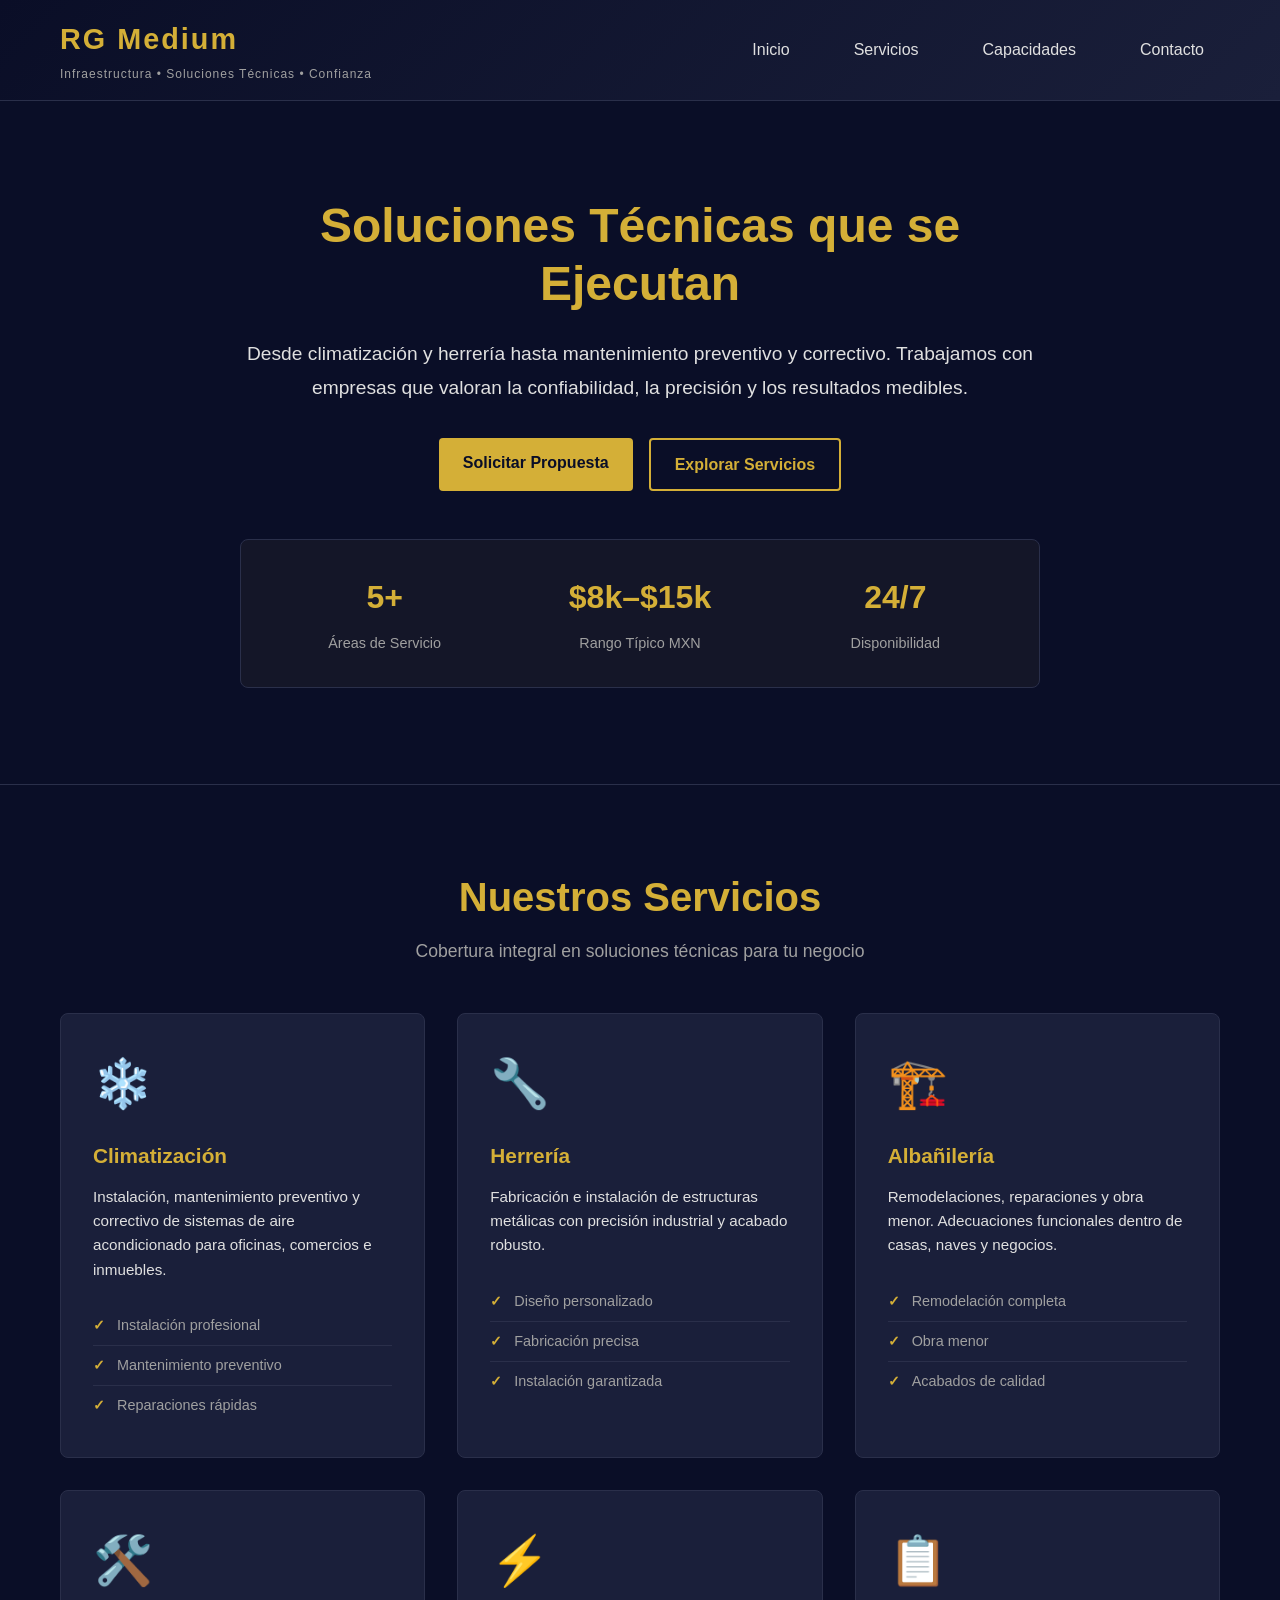
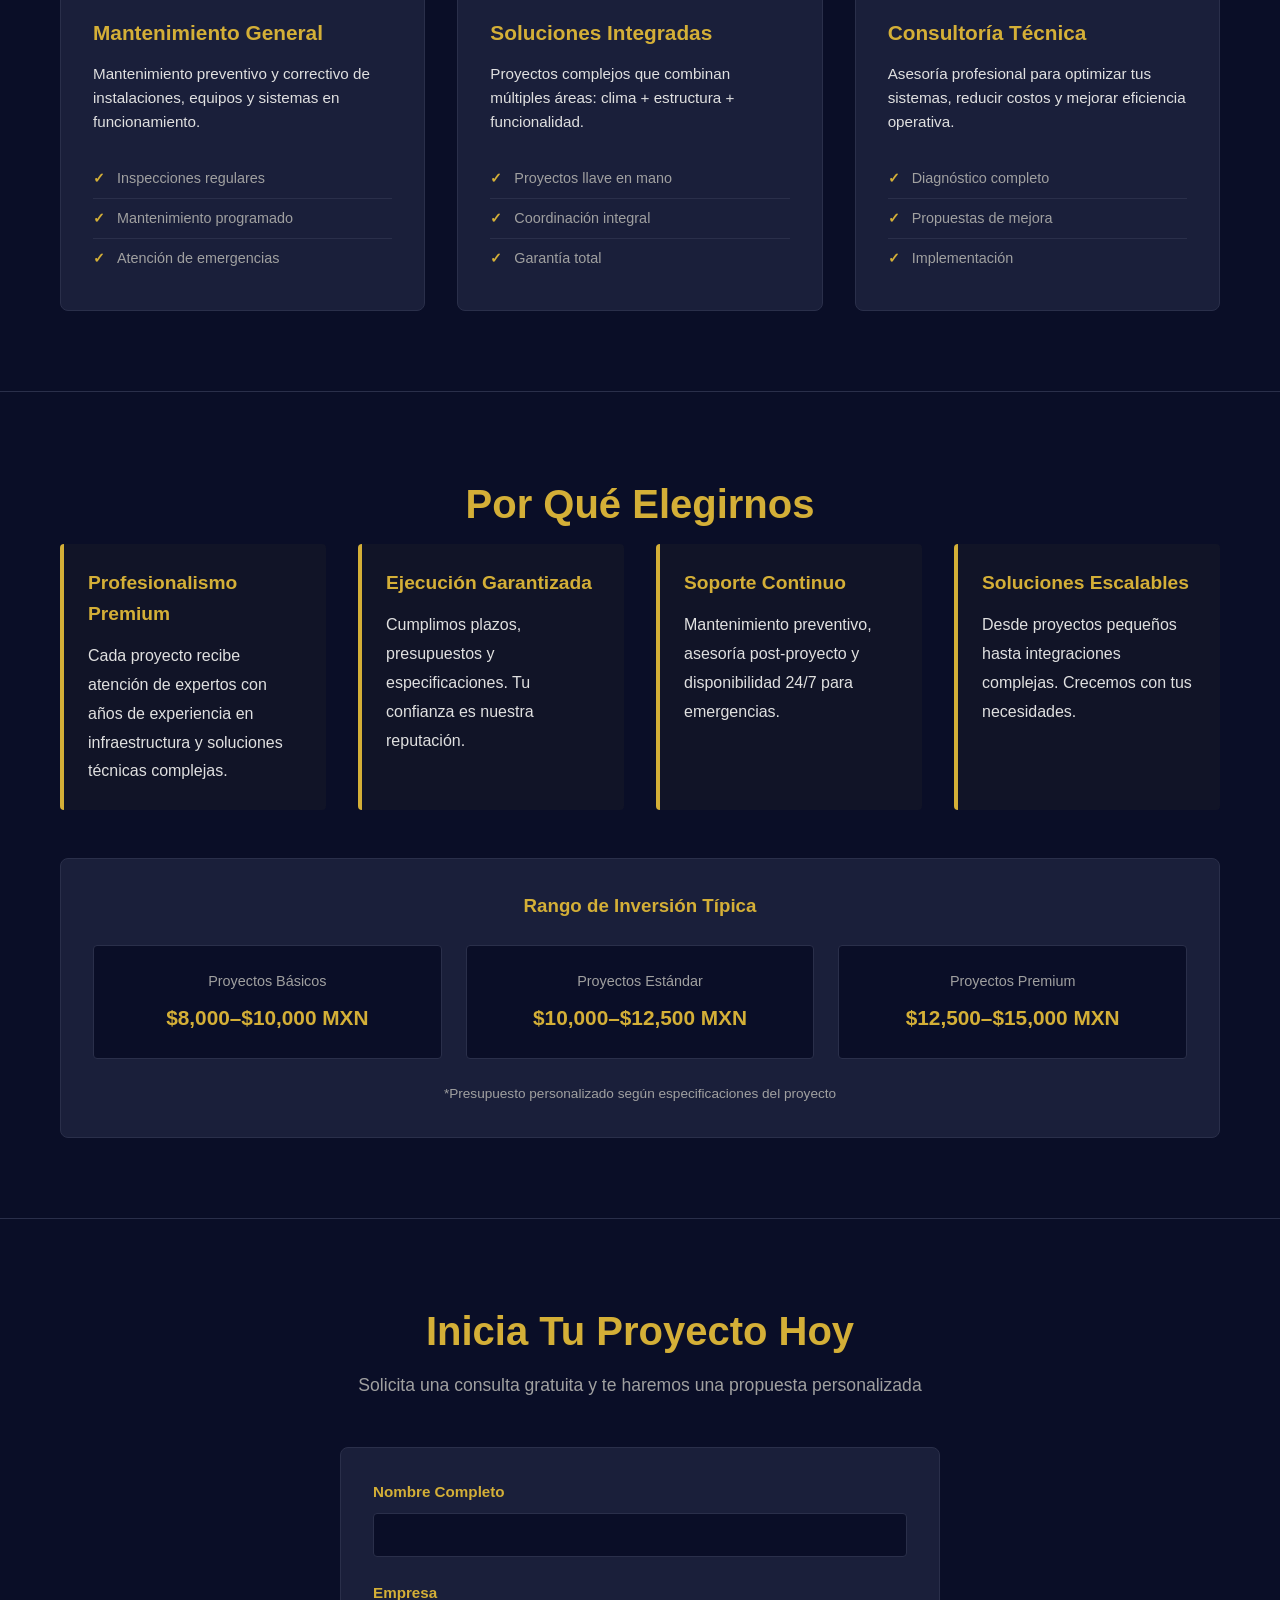
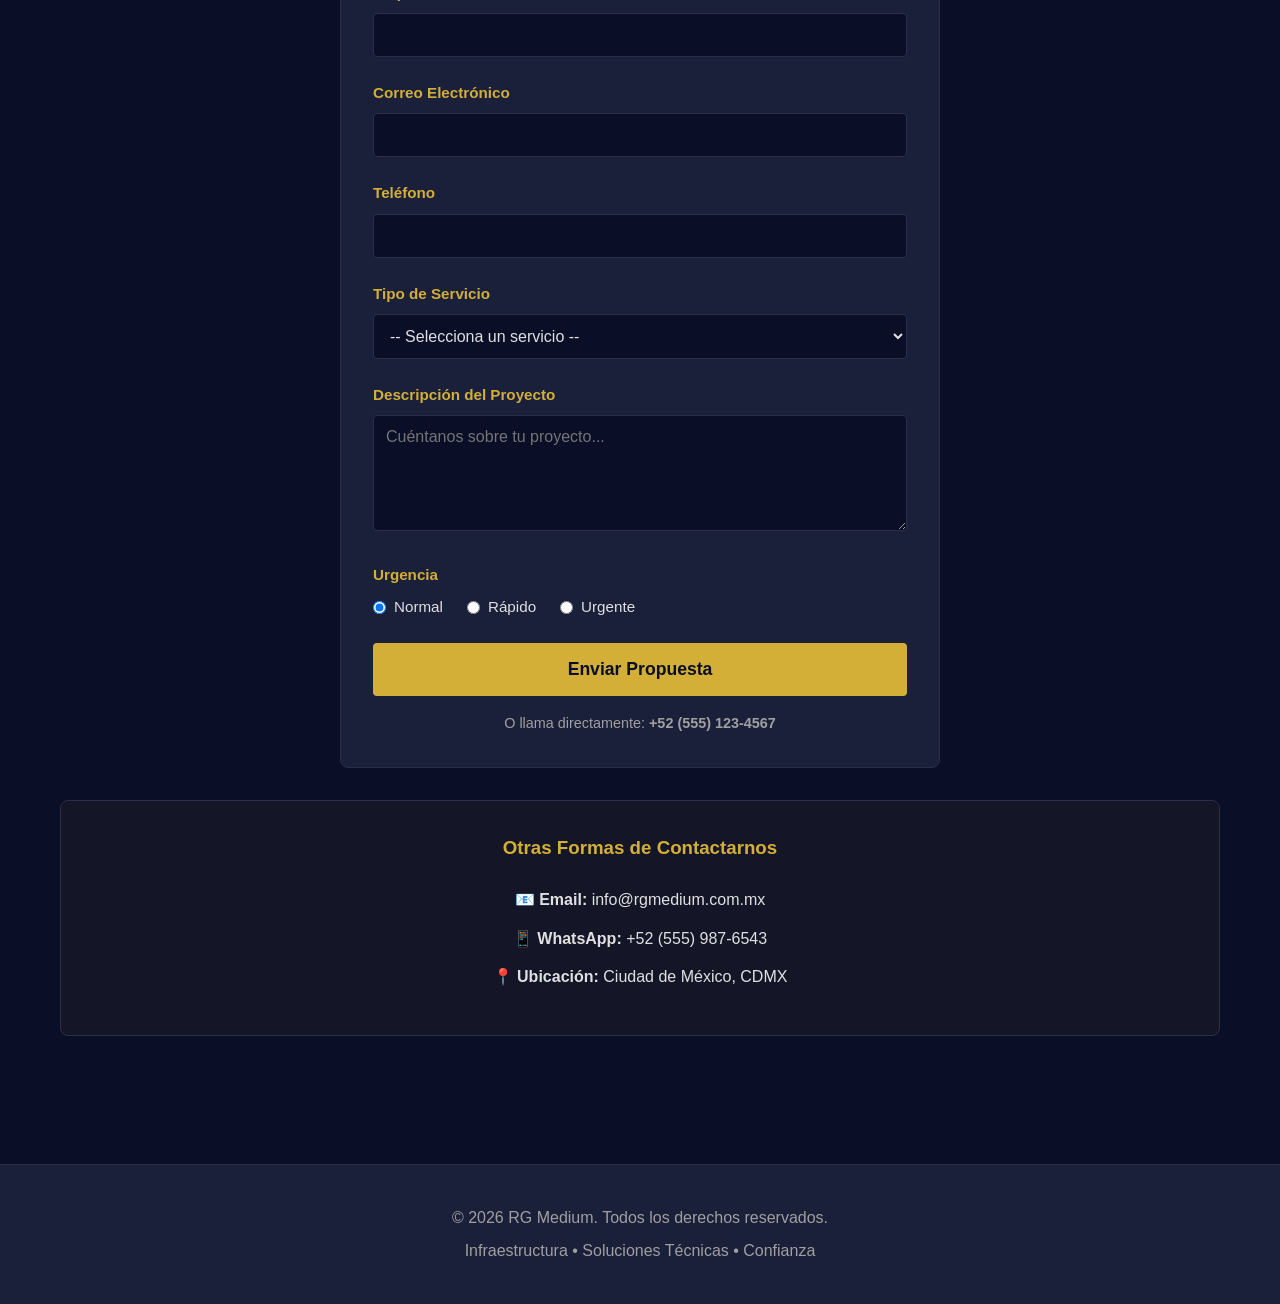
==== index.html @ cd831e93 "." ====
<!DOCTYPE html>
<html lang="es">
<head>
  <meta charset="UTF-8">
  <meta name="viewport" content="width=device-width, initial-scale=1.0">
  <title>RG Medium | Infraestructura y Soluciones Técnicas</title>
  <meta name="description" content="RG Medium: Soluciones profesionales en infraestructura, climatización, herrería y mantenimiento técnico. Calidad, confianza y ejecución garantizada.">
  <link rel="stylesheet" href="styles.css">
</head>
<body>

<!-- HEADER -->
<header class="header">
  <div class="container">
    <div class="header-content">
      <div class="logo">
        <h1>RG Medium</h1>
        <p class="tagline">Infraestructura • Soluciones Técnicas • Confianza</p>
      </div>
      <nav class="nav">
        <a href="#inicio" class="nav-link active">Inicio</a>
        <a href="#servicios" class="nav-link">Servicios</a>
        <a href="#capacidades" class="nav-link">Capacidades</a>
        <a href="#contacto" class="nav-link">Contacto</a>
      </nav>
    </div>
  </div>
</header>

<!-- HERO -->
<section class="hero" id="inicio">
  <div class="container">
    <div class="hero-content">
      <h2 class="hero-title">Soluciones Técnicas que se Ejecutan</h2>
      <p class="hero-copy">
        Desde climatización y herrería hasta mantenimiento preventivo y correctivo. 
        Trabajamos con empresas que valoran la confiabilidad, la precisión y los resultados medibles.
      </p>
      <div class="hero-buttons">
        <a href="#contacto" class="btn btn-primary">Solicitar Propuesta</a>
        <a href="#servicios" class="btn btn-secondary">Explorar Servicios</a>
      </div>
      <div class="hero-stats">
        <div class="stat">
          <span class="stat-number">5+</span>
          <span class="stat-label">Áreas de Servicio</span>
        </div>
        <div class="stat">
          <span class="stat-number">$8k–$15k</span>
          <span class="stat-label">Rango Típico MXN</span>
        </div>
        <div class="stat">
          <span class="stat-number">24/7</span>
          <span class="stat-label">Disponibilidad</span>
        </div>
      </div>
    </div>
  </div>
</section>

<!-- SERVICIOS -->
<section class="servicios" id="servicios">
  <div class="container">
    <h2 class="section-title">Nuestros Servicios</h2>
    <p class="section-subtitle">Cobertura integral en soluciones técnicas para tu negocio</p>
    
    <div class="services-grid">
      <div class="service-card">
        <div class="service-icon">❄️</div>
        <h3>Climatización</h3>
        <p>Instalación, mantenimiento preventivo y correctivo de sistemas de aire acondicionado para oficinas, comercios e inmuebles.</p>
        <ul class="service-list">
          <li>Instalación profesional</li>
          <li>Mantenimiento preventivo</li>
          <li>Reparaciones rápidas</li>
        </ul>
      </div>

      <div class="service-card">
        <div class="service-icon">🔧</div>
        <h3>Herrería</h3>
        <p>Fabricación e instalación de estructuras metálicas con precisión industrial y acabado robusto.</p>
        <ul class="service-list">
          <li>Diseño personalizado</li>
          <li>Fabricación precisa</li>
          <li>Instalación garantizada</li>
        </ul>
      </div>

      <div class="service-card">
        <div class="service-icon">🏗️</div>
        <h3>Albañilería</h3>
        <p>Remodelaciones, reparaciones y obra menor. Adecuaciones funcionales dentro de casas, naves y negocios.</p>
        <ul class="service-list">
          <li>Remodelación completa</li>
          <li>Obra menor</li>
          <li>Acabados de calidad</li>
        </ul>
      </div>

      <div class="service-card">
        <div class="service-icon">🛠️</div>
        <h3>Mantenimiento General</h3>
        <p>Mantenimiento preventivo y correctivo de instalaciones, equipos y sistemas en funcionamiento.</p>
        <ul class="service-list">
          <li>Inspecciones regulares</li>
          <li>Mantenimiento programado</li>
          <li>Atención de emergencias</li>
        </ul>
      </div>

      <div class="service-card">
        <div class="service-icon">⚡</div>
        <h3>Soluciones Integradas</h3>
        <p>Proyectos complejos que combinan múltiples áreas: clima + estructura + funcionalidad.</p>
        <ul class="service-list">
          <li>Proyectos llave en mano</li>
          <li>Coordinación integral</li>
          <li>Garantía total</li>
        </ul>
      </div>

      <div class="service-card">
        <div class="service-icon">📋</div>
        <h3>Consultoría Técnica</h3>
        <p>Asesoría profesional para optimizar tus sistemas, reducir costos y mejorar eficiencia operativa.</p>
        <ul class="service-list">
          <li>Diagnóstico completo</li>
          <li>Propuestas de mejora</li>
          <li>Implementación</li>
        </ul>
      </div>
    </div>
  </div>
</section>

<!-- CAPACIDADES -->
<section class="capacidades" id="capacidades">
  <div class="container">
    <h2 class="section-title">Por Qué Elegirnos</h2>
    
    <div class="capacidades-grid">
      <div class="capacidad-item">
        <h3>Profesionalismo Premium</h3>
        <p>Cada proyecto recibe atención de expertos con años de experiencia en infraestructura y soluciones técnicas complejas.</p>
      </div>
      <div class="capacidad-item">
        <h3>Ejecución Garantizada</h3>
        <p>Cumplimos plazos, presupuestos y especificaciones. Tu confianza es nuestra reputación.</p>
      </div>
      <div class="capacidad-item">
        <h3>Soporte Continuo</h3>
        <p>Mantenimiento preventivo, asesoría post-proyecto y disponibilidad 24/7 para emergencias.</p>
      </div>
      <div class="capacidad-item">
        <h3>Soluciones Escalables</h3>
        <p>Desde proyectos pequeños hasta integraciones complejas. Crecemos con tus necesidades.</p>
      </div>
    </div>

    <div class="pricing-preview">
      <h3>Rango de Inversión Típica</h3>
      <div class="price-range">
        <div class="price-card">
          <p class="price-label">Proyectos Básicos</p>
          <p class="price-value">$8,000–$10,000 MXN</p>
        </div>
        <div class="price-card">
          <p class="price-label">Proyectos Estándar</p>
          <p class="price-value">$10,000–$12,500 MXN</p>
        </div>
        <div class="price-card">
          <p class="price-label">Proyectos Premium</p>
          <p class="price-value">$12,500–$15,000 MXN</p>
        </div>
      </div>
      <p class="pricing-note">*Presupuesto personalizado según especificaciones del proyecto</p>
    </div>
  </div>
</section>

<!-- CONTACTO -->
<section class="contacto" id="contacto">
  <div class="container">
    <h2 class="section-title">Inicia Tu Proyecto Hoy</h2>
    <p class="section-subtitle">Solicita una consulta gratuita y te haremos una propuesta personalizada</p>

    <form class="contact-form" id="contactForm">
      <div class="form-group">
        <label for="nombre">Nombre Completo</label>
        <input type="text" id="nombre" name="nombre" required>
      </div>

      <div class="form-group">
        <label for="empresa">Empresa</label>
        <input type="text" id="empresa" name="empresa">
      </div>

      <div class="form-group">
        <label for="email">Correo Electrónico</label>
        <input type="email" id="email" name="email" required>
      </div>

      <div class="form-group">
        <label for="telefono">Teléfono</label>
        <input type="tel" id="telefono" name="telefono">
      </div>

      <div class="form-group">
        <label for="servicio">Tipo de Servicio</label>
        <select id="servicio" name="servicio" required>
          <option value="">-- Selecciona un servicio --</option>
          <option value="climatizacion">Climatización</option>
          <option value="herreria">Herrería</option>
          <option value="albanileria">Albañilería</option>
          <option value="mantenimiento">Mantenimiento General</option>
          <option value="integrado">Solución Integrada</option>
          <option value="consultoria">Consultoría Técnica</option>
        </select>
      </div>

      <div class="form-group">
        <label for="descripcion">Descripción del Proyecto</label>
        <textarea id="descripcion" name="descripcion" rows="5" placeholder="Cuéntanos sobre tu proyecto..."></textarea>
      </div>

      <div class="form-group">
        <label for="urgencia">Urgencia</label>
        <div class="urgencia-options">
          <label><input type="radio" name="urgencia" value="normal" checked> Normal</label>
          <label><input type="radio" name="urgencia" value="rapido"> Rápido</label>
          <label><input type="radio" name="urgencia" value="urgente"> Urgente</label>
        </div>
      </div>

      <button type="submit" class="btn btn-primary btn-large">Enviar Propuesta</button>
      <p class="form-note">O llama directamente: <strong>+52 (555) 123-4567</strong></p>
    </form>

    <div class="contact-info">
      <h3>Otras Formas de Contactarnos</h3>
      <p>📧 <strong>Email:</strong> info@rgmedium.com.mx</p>
      <p>📱 <strong>WhatsApp:</strong> +52 (555) 987-6543</p>
      <p>📍 <strong>Ubicación:</strong> Ciudad de México, CDMX</p>
    </div>
  </div>
</section>

<!-- FOOTER -->
<footer class="footer">
  <div class="container">
    <p>&copy; <span id="year">2024</span> RG Medium. Todos los derechos reservados.</p>
    <p>Infraestructura • Soluciones Técnicas • Confianza</p>
  </div>
</footer>

<script src="script.js"></script>
</body>
</html>
---- styles.css ----
/* ==================== RESET Y VARIABLES ==================== */
* {
  margin: 0;
  padding: 0;
  box-sizing: border-box;
}

:root {
  --primary: #d4af37;
  --dark: #0a0e27;
  --dark-light: #1a1f3a;
  --text: #e0e0e0;
  --text-dim: #a0a0a0;
  --border: #2a2f4a;
  --accent: #ff6b6b;
}

html {
  scroll-behavior: smooth;
}

body {
  font-family: 'Segoe UI', Tahoma, Geneva, Verdana, sans-serif;
  background-color: var(--dark);
  color: var(--text);
  line-height: 1.6;
}

/* ==================== CONTENEDOR ==================== */
.container {
  max-width: 1200px;
  margin: 0 auto;
  padding: 0 20px;
}

/* ==================== HEADER ==================== */
.header {
  background: linear-gradient(135deg, var(--dark) 0%, var(--dark-light) 100%);
  border-bottom: 1px solid var(--border);
  position: sticky;
  top: 0;
  z-index: 100;
  backdrop-filter: blur(10px);
}

.header-content {
  display: flex;
  justify-content: space-between;
  align-items: center;
  padding: 1rem 0;
}

.logo h1 {
  font-size: 1.8rem;
  color: var(--primary);
  font-weight: 700;
  letter-spacing: 2px;
}

.logo .tagline {
  font-size: 0.75rem;
  color: var(--text-dim);
  letter-spacing: 1px;
  margin-top: 0.2rem;
}

.nav {
  display: flex;
  gap: 2rem;
}

.nav-link {
  text-decoration: none;
  color: var(--text);
  font-weight: 500;
  padding: 0.5rem 1rem;
  border-radius: 4px;
  transition: all 0.3s ease;
  position: relative;
}

.nav-link:hover,
.nav-link.active {
  color: var(--primary);
}

.nav-link.active::after {
  content: '';
  position: absolute;
  bottom: -4px;
  left: 0;
  right: 0;
  height: 2px;
  background: var(--primary);
}

@media (max-width: 768px) {
  .header-content {
    flex-direction: column;
    gap: 1rem;
  }

  .nav {
    gap: 1rem;
    font-size: 0.9rem;
  }
}

/* ==================== BOTONES ==================== */
.btn {
  display: inline-block;
  padding: 0.75rem 1.5rem;
  border-radius: 4px;
  text-decoration: none;
  font-weight: 600;
  border: none;
  cursor: pointer;
  transition: all 0.3s ease;
  font-size: 1rem;
}

.btn-primary {
  background: var(--primary);
  color: var(--dark);
}

.btn-primary:hover {
  background: #e5c158;
  transform: translateY(-2px);
  box-shadow: 0 8px 16px rgba(212, 175, 55, 0.3);
}

.btn-secondary {
  background: transparent;
  color: var(--primary);
  border: 2px solid var(--primary);
}

.btn-secondary:hover {
  background: var(--primary);
  color: var(--dark);
}

.btn-large {
  padding: 1rem 2rem;
  font-size: 1.1rem;
  width: 100%;
}

/* ==================== HERO ==================== */
.hero {
  padding: 6rem 0;
  text-align: center;
}

.hero-content {
  max-width: 800px;
  margin: 0 auto;
}

.hero-title {
  font-size: 3rem;
  margin-bottom: 1.5rem;
  color: var(--primary);
  font-weight: 700;
  line-height: 1.2;
}

.hero-copy {
  font-size: 1.2rem;
  color: var(--text);
  margin-bottom: 2rem;
  line-height: 1.8;
}

.hero-buttons {
  display: flex;
  gap: 1rem;
  justify-content: center;
  margin-bottom: 3rem;
  flex-wrap: wrap;
}

.hero-stats {
  display: grid;
  grid-template-columns: repeat(auto-fit, minmax(200px, 1fr));
  gap: 2rem;
  margin-top: 3rem;
  padding: 2rem;
  background: rgba(212, 175, 55, 0.05);
  border-radius: 8px;
  border: 1px solid var(--border);
}

.stat {
  display: flex;
  flex-direction: column;
  gap: 0.5rem;
}

.stat-number {
  font-size: 2rem;
  color: var(--primary);
  font-weight: 700;
}

.stat-label {
  font-size: 0.9rem;
  color: var(--text-dim);
}

@media (max-width: 768px) {
  .hero-title {
    font-size: 2rem;
  }

  .hero-buttons {
    flex-direction: column;
  }

  .btn {
    width: 100%;
  }
}

/* ==================== SECCIONES ==================== */
.servicios,
.capacidades,
.contacto {
  padding: 5rem 0;
  border-top: 1px solid var(--border);
}

.section-title {
  font-size: 2.5rem;
  color: var(--primary);
  margin-bottom: 0.5rem;
  text-align: center;
  font-weight: 700;
}

.section-subtitle {
  text-align: center;
  color: var(--text-dim);
  font-size: 1.1rem;
  margin-bottom: 3rem;
}

/* ==================== SERVICIOS GRID ==================== */
.services-grid {
  display: grid;
  grid-template-columns: repeat(auto-fit, minmax(300px, 1fr));
  gap: 2rem;
  margin-top: 2rem;
}

.service-card {
  background: var(--dark-light);
  border: 1px solid var(--border);
  border-radius: 8px;
  padding: 2rem;
  transition: all 0.3s ease;
}

.service-card:hover {
  border-color: var(--primary);
  transform: translateY(-4px);
  box-shadow: 0 8px 24px rgba(212, 175, 55, 0.1);
}

.service-icon {
  font-size: 3rem;
  margin-bottom: 1rem;
}

.service-card h3 {
  font-size: 1.3rem;
  color: var(--primary);
  margin-bottom: 0.8rem;
}

.service-card p {
  color: var(--text);
  margin-bottom: 1.5rem;
  font-size: 0.95rem;
}

.service-list {
  list-style: none;
  color: var(--text-dim);
  font-size: 0.9rem;
}

.service-list li {
  padding: 0.5rem 0;
  border-bottom: 1px solid var(--border);
}

.service-list li:last-child {
  border-bottom: none;
}

.service-list li::before {
  content: '✓ ';
  color: var(--primary);
  font-weight: bold;
  margin-right: 0.5rem;
}

/* ==================== CAPACIDADES ==================== */
.capacidades-grid {
  display: grid;
  grid-template-columns: repeat(auto-fit, minmax(250px, 1fr));
  gap: 2rem;
  margin-bottom: 3rem;
}

.capacidad-item {
  background: rgba(212, 175, 55, 0.03);
  border-left: 4px solid var(--primary);
  padding: 1.5rem;
  border-radius: 4px;
}

.capacidad-item h3 {
  color: var(--primary);
  margin-bottom: 0.8rem;
  font-size: 1.2rem;
}

.capacidad-item p {
  color: var(--text);
  line-height: 1.8;
}

/* ==================== PRICING ==================== */
.pricing-preview {
  background: var(--dark-light);
  border: 1px solid var(--border);
  border-radius: 8px;
  padding: 2rem;
  margin-top: 2rem;
}

.pricing-preview h3 {
  color: var(--primary);
  margin-bottom: 1.5rem;
  text-align: center;
}

.price-range {
  display: grid;
  grid-template-columns: repeat(auto-fit, minmax(150px, 1fr));
  gap: 1.5rem;
  margin-bottom: 1.5rem;
}

.price-card {
  background: var(--dark);
  border: 1px solid var(--border);
  border-radius: 4px;
  padding: 1.5rem;
  text-align: center;
}

.price-label {
  color: var(--text-dim);
  font-size: 0.9rem;
  margin-bottom: 0.5rem;
}

.price-value {
  color: var(--primary);
  font-size: 1.3rem;
  font-weight: 700;
}

.pricing-note {
  text-align: center;
  color: var(--text-dim);
  font-size: 0.85rem;
}

/* ==================== FORMULARIO ==================== */
.contact-form {
  background: var(--dark-light);
  border: 1px solid var(--border);
  border-radius: 8px;
  padding: 2rem;
  max-width: 600px;
  margin: 0 auto 2rem;
}

.form-group {
  margin-bottom: 1.5rem;
}

.form-group label {
  display: block;
  margin-bottom: 0.5rem;
  color: var(--primary);
  font-weight: 600;
  font-size: 0.95rem;
}

.form-group input,
.form-group textarea,
.form-group select {
  width: 100%;
  padding: 0.75rem;
  background: var(--dark);
  border: 1px solid var(--border);
  border-radius: 4px;
  color: var(--text);
  font-family: inherit;
  font-size: 1rem;
  transition: border-color 0.3s ease;
}

.form-group input:focus,
.form-group textarea:focus,
.form-group select:focus {
  outline: none;
  border-color: var(--primary);
  box-shadow: 0 0 8px rgba(212, 175, 55, 0.2);
}

.urgencia-options {
  display: flex;
  gap: 1.5rem;
}

.urgencia-options label {
  display: flex;
  align-items: center;
  gap: 0.5rem;
  margin: 0;
  font-weight: normal;
  color: var(--text);
}

.urgencia-options input {
  width: auto;
}

.form-note {
  text-align: center;
  color: var(--text-dim);
  font-size: 0.9rem;
  margin-top: 1rem;
}

.contact-info {
  background: rgba(212, 175, 55, 0.05);
  border: 1px solid var(--border);
  border-radius: 8px;
  padding: 2rem;
  text-align: center;
}

.contact-info h3 {
  color: var(--primary);
  margin-bottom: 1.5rem;
}

.contact-info p {
  margin: 0.8rem 0;
  color: var(--text);
  font-size: 1rem;
}

/* ==================== FOOTER ==================== */
.footer {
  background: var(--dark-light);
  border-top: 1px solid var(--border);
  padding: 2rem 0;
  text-align: center;
  color: var(--text-dim);
  margin-top: 3rem;
}

.footer p {
  margin: 0.5rem 0;
}

/* ==================== RESPONSIVE ==================== */
@media (max-width: 768px) {
  .section-title {
    font-size: 2rem;
  }

  .services-grid,
  .capacidades-grid {
    grid-template-columns: 1fr;
  }

  .nav {
    flex-wrap: wrap;
    justify-content: center;
  }

  .hero-buttons {
    flex-direction: column;
  }

  .hero-buttons .btn {
    width: 100%;
  }
}

/* ==================== SCROLL SMOOTH ==================== */
@media (prefers-reduced-motion: no-preference) {
  html {
    scroll-behavior: smooth;
  }
}
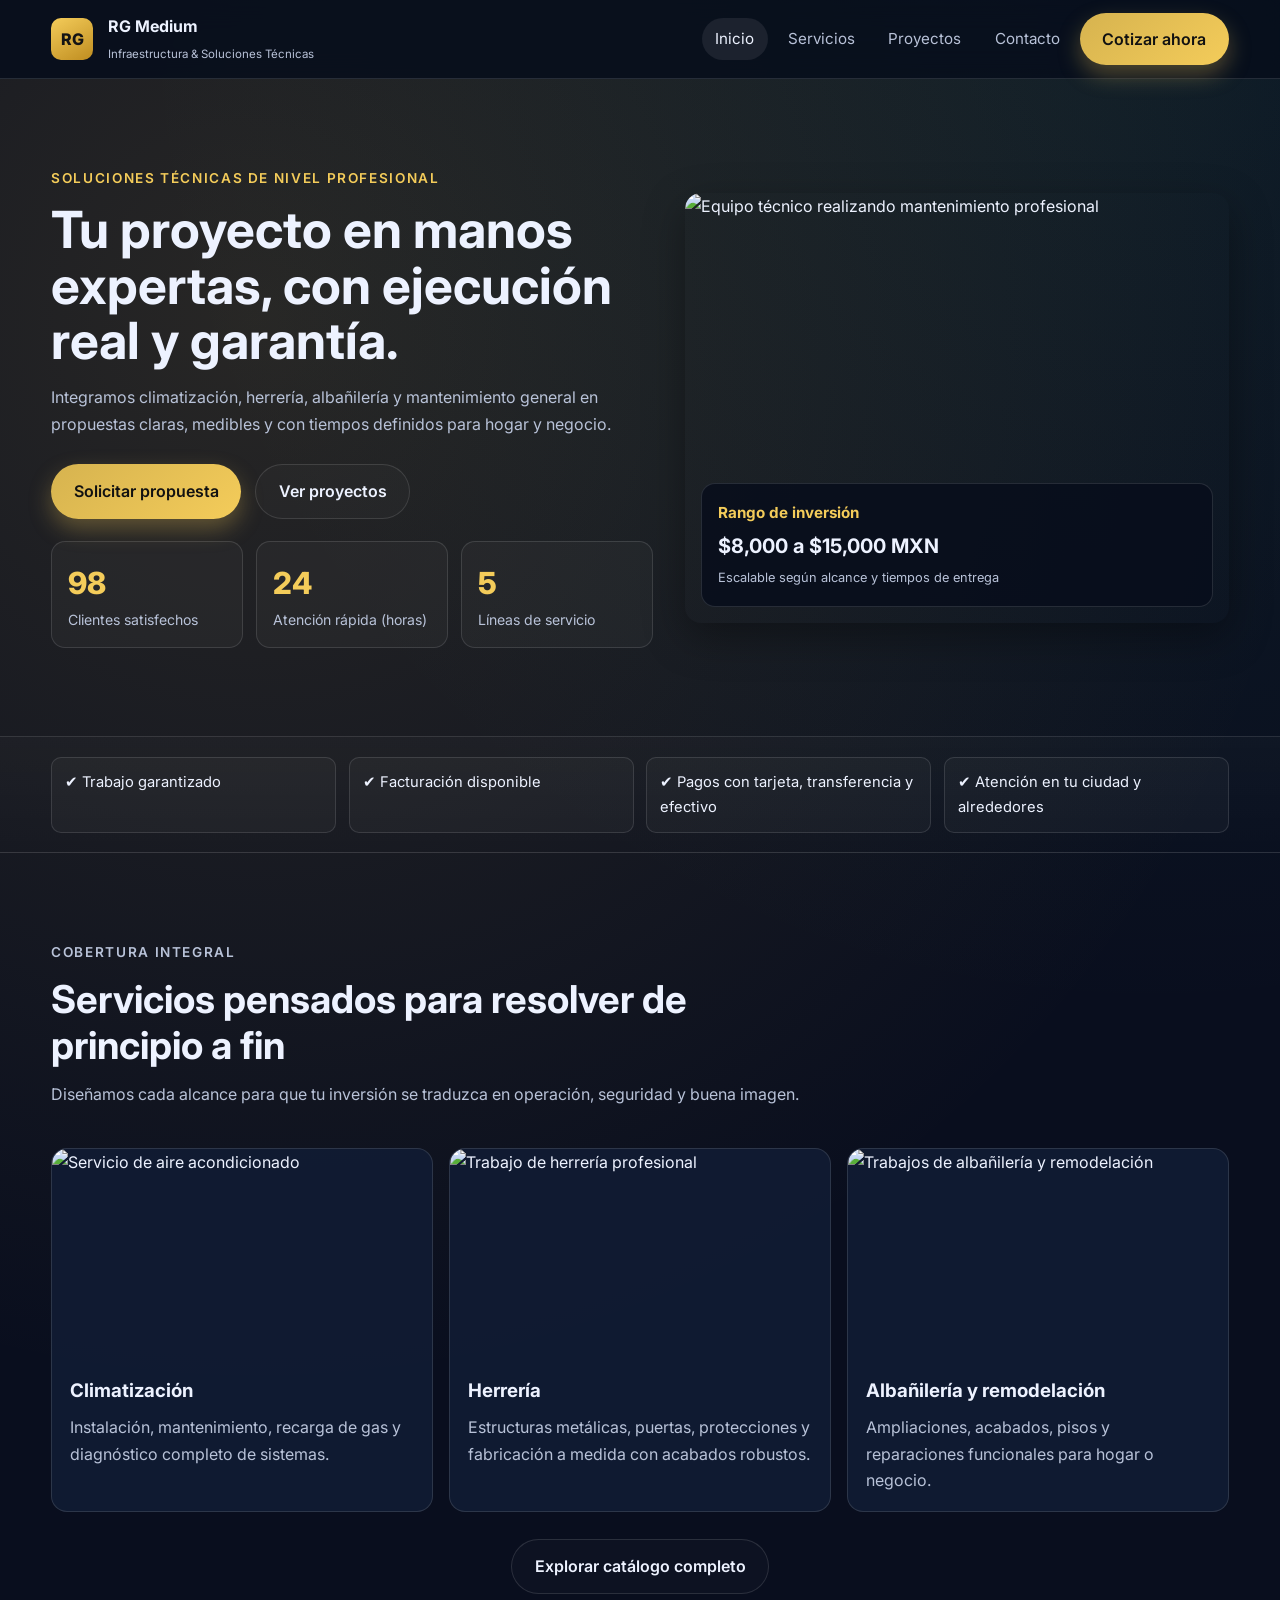
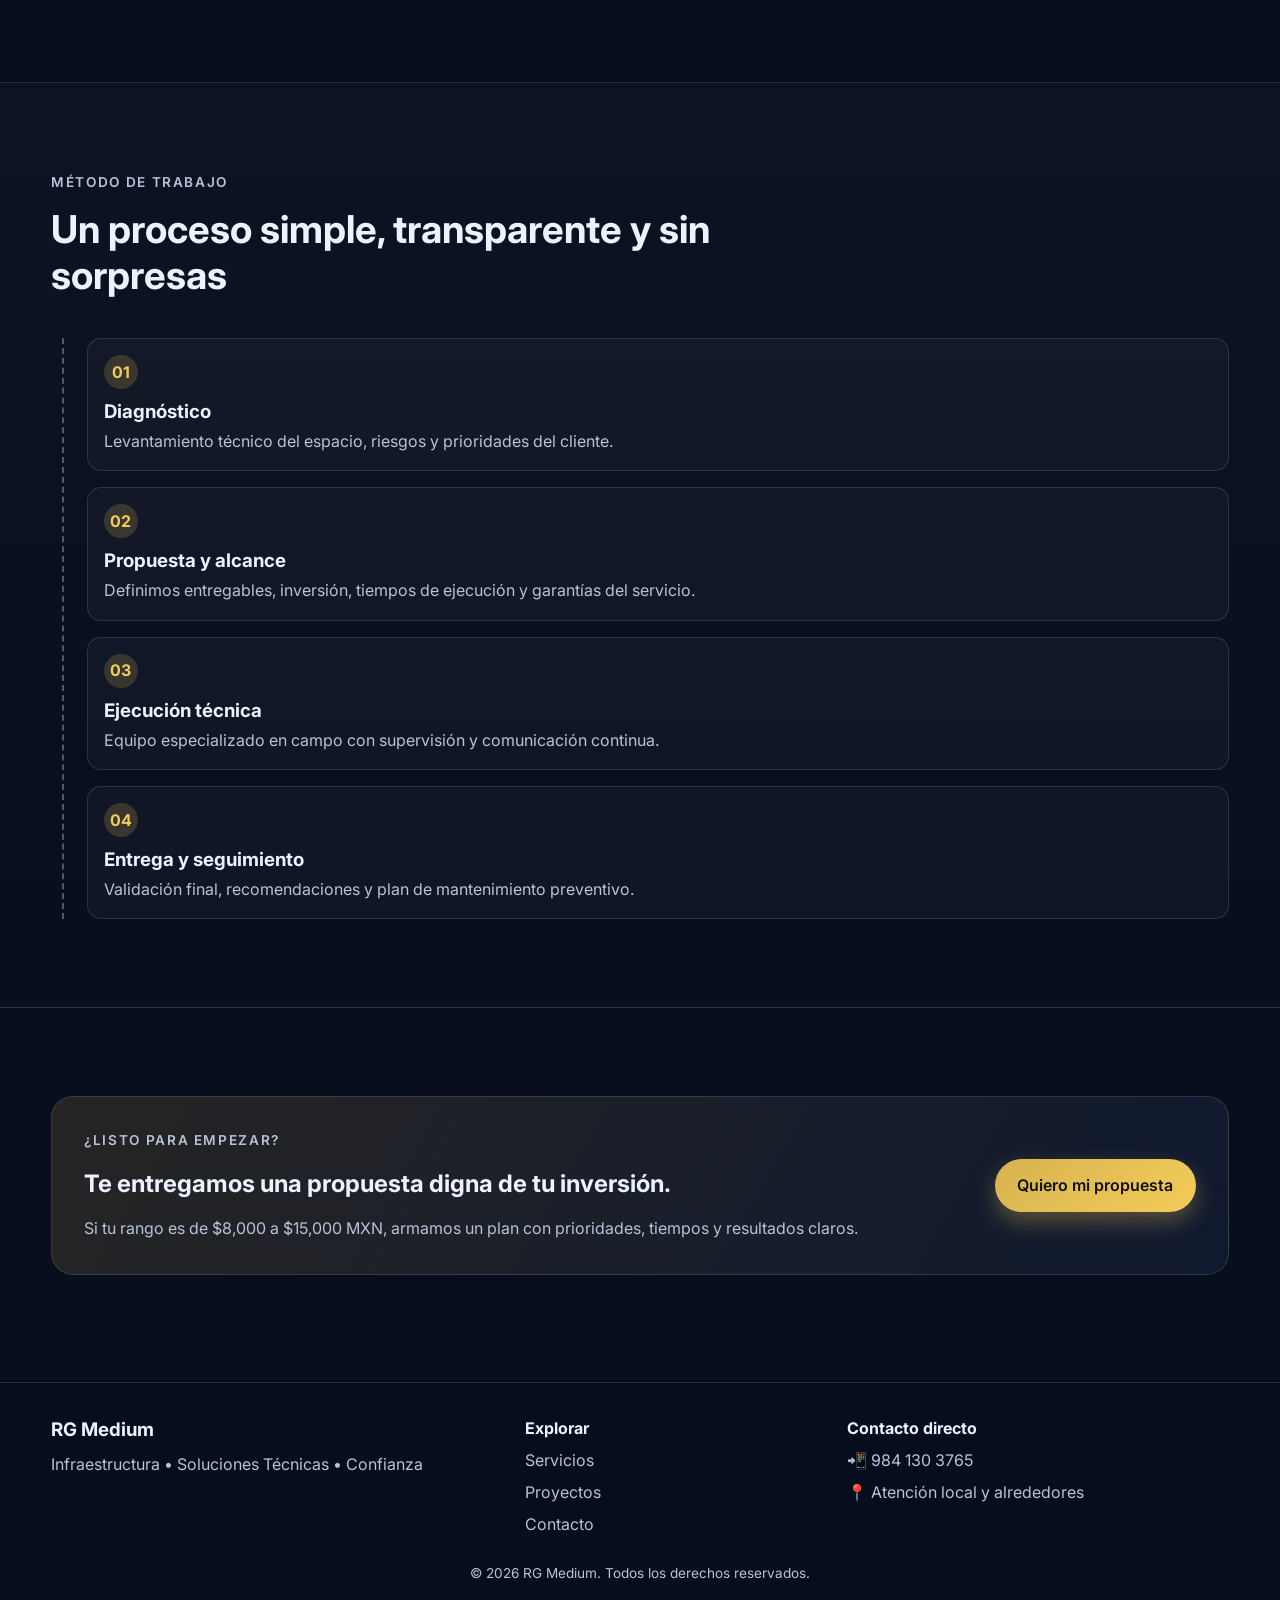
==== commit c5f5fbcc: "." ====
--- a/index.html
+++ b/index.html
@@ -1,259 +1,208 @@
 <!DOCTYPE html>
 <html lang="es">
+
 <head>
   <meta charset="UTF-8">
   <meta name="viewport" content="width=device-width, initial-scale=1.0">
-  <title>RG Medium | Infraestructura y Soluciones Técnicas</title>
-  <meta name="description" content="RG Medium: Soluciones profesionales en infraestructura, climatización, herrería y mantenimiento técnico. Calidad, confianza y ejecución garantizada.">
+  <title>RG Medium | Soluciones Técnicas Premium</title>
+  <meta name="description"
+    content="RG Medium: climatización, herrería, albañilería y mantenimiento integral para hogares y negocios con ejecución profesional.">
+  <link rel="preconnect" href="https://fonts.googleapis.com">
+  <link rel="preconnect" href="https://fonts.gstatic.com" crossorigin>
+  <link href="https://fonts.googleapis.com/css2?family=Inter:wght@400;500;600;700;800&display=swap" rel="stylesheet">
   <link rel="stylesheet" href="styles.css">
 </head>
-<body>
-
-<!-- HEADER -->
-<header class="header">
-  <div class="container">
-    <div class="header-content">
-      <div class="logo">
-        <h1>RG Medium</h1>
-        <p class="tagline">Infraestructura • Soluciones Técnicas • Confianza</p>
-      </div>
-      <nav class="nav">
-        <a href="#inicio" class="nav-link active">Inicio</a>
-        <a href="#servicios" class="nav-link">Servicios</a>
-        <a href="#capacidades" class="nav-link">Capacidades</a>
-        <a href="#contacto" class="nav-link">Contacto</a>
+
+<body data-page="inicio">
+  <div class="scroll-progress" aria-hidden="true"></div>
+
+  <header class="header">
+    <div class="container header-content">
+      <a href="index.html" class="brand">
+        <span class="brand-mark">RG</span>
+        <span>
+          <strong>RG Medium</strong>
+          <small>Infraestructura & Soluciones Técnicas</small>
+        </span>
+      </a>
+
+      <button class="menu-toggle" type="button" aria-label="Abrir menú" aria-expanded="false" aria-controls="mainNav">
+        <span></span><span></span><span></span>
+      </button>
+
+      <nav class="nav" id="mainNav">
+        <a href="index.html" class="nav-link" data-page="inicio">Inicio</a>
+        <a href="servicios.html" class="nav-link" data-page="servicios">Servicios</a>
+        <a href="proyectos.html" class="nav-link" data-page="proyectos">Proyectos</a>
+        <a href="contacto.html" class="nav-link" data-page="contacto">Contacto</a>
+        <a href="contacto.html#formulario" class="btn btn-primary nav-cta">Cotizar ahora</a>
       </nav>
     </div>
-  </div>
-</header>
-
-<!-- HERO -->
-<section class="hero" id="inicio">
-  <div class="container">
-    <div class="hero-content">
-      <h2 class="hero-title">Soluciones Técnicas que se Ejecutan</h2>
-      <p class="hero-copy">
-        Desde climatización y herrería hasta mantenimiento preventivo y correctivo. 
-        Trabajamos con empresas que valoran la confiabilidad, la precisión y los resultados medibles.
-      </p>
-      <div class="hero-buttons">
-        <a href="#contacto" class="btn btn-primary">Solicitar Propuesta</a>
-        <a href="#servicios" class="btn btn-secondary">Explorar Servicios</a>
-      </div>
-      <div class="hero-stats">
-        <div class="stat">
-          <span class="stat-number">5+</span>
-          <span class="stat-label">Áreas de Servicio</span>
-        </div>
-        <div class="stat">
-          <span class="stat-number">$8k–$15k</span>
-          <span class="stat-label">Rango Típico MXN</span>
-        </div>
-        <div class="stat">
-          <span class="stat-number">24/7</span>
-          <span class="stat-label">Disponibilidad</span>
-        </div>
+  </header>
+
+  <main>
+    <section class="hero section-pad">
+      <div class="container hero-layout">
+        <div>
+          <p class="eyebrow reveal">Soluciones técnicas de nivel profesional</p>
+          <h1 class="hero-title reveal">Tu proyecto en manos expertas, con ejecución real y garantía.</h1>
+          <p class="hero-copy reveal">
+            Integramos climatización, herrería, albañilería y mantenimiento general en propuestas claras, medibles y
+            con tiempos definidos para hogar y negocio.
+          </p>
+          <div class="hero-actions reveal">
+            <a href="contacto.html#formulario" class="btn btn-primary">Solicitar propuesta</a>
+            <a href="proyectos.html" class="btn btn-ghost">Ver proyectos</a>
+          </div>
+
+          <div class="stats-grid reveal">
+            <article class="stat-card">
+              <span class="counter" data-target="98">0</span>
+              <p>Clientes satisfechos</p>
+            </article>
+            <article class="stat-card">
+              <span class="counter" data-target="24">0</span>
+              <p>Atención rápida (horas)</p>
+            </article>
+            <article class="stat-card">
+              <span class="counter" data-target="5">0</span>
+              <p>Líneas de servicio</p>
+            </article>
+          </div>
+        </div>
+
+        <aside class="hero-media reveal">
+          <img src="https://images.unsplash.com/photo-1581578731548-c64695cc6952?auto=format&fit=crop&w=1200&q=80"
+            alt="Equipo técnico realizando mantenimiento profesional" loading="eager">
+          <div class="media-float-card">
+            <h3>Rango de inversión</h3>
+            <p>$8,000 a $15,000 MXN</p>
+            <small>Escalable según alcance y tiempos de entrega</small>
+          </div>
+        </aside>
+      </div>
+    </section>
+
+    <section class="trust-strip section-soft reveal">
+      <div class="container trust-grid">
+        <p>✔ Trabajo garantizado</p>
+        <p>✔ Facturación disponible</p>
+        <p>✔ Pagos con tarjeta, transferencia y efectivo</p>
+        <p>✔ Atención en tu ciudad y alrededores</p>
+      </div>
+    </section>
+
+    <section class="section-pad" id="soluciones-home">
+      <div class="container">
+        <div class="section-head reveal">
+          <p class="eyebrow">Cobertura integral</p>
+          <h2>Servicios pensados para resolver de principio a fin</h2>
+          <p>Diseñamos cada alcance para que tu inversión se traduzca en operación, seguridad y buena imagen.</p>
+        </div>
+
+        <div class="feature-grid">
+          <article class="feature-card reveal">
+            <img src="https://images.unsplash.com/photo-1621905252472-e8a5e56f6f88?auto=format&fit=crop&w=900&q=80"
+              alt="Servicio de aire acondicionado">
+            <div>
+              <h3>Climatización</h3>
+              <p>Instalación, mantenimiento, recarga de gas y diagnóstico completo de sistemas.</p>
+            </div>
+          </article>
+
+          <article class="feature-card reveal">
+            <img src="https://images.unsplash.com/photo-1504307651254-35680f356dfd?auto=format&fit=crop&w=900&q=80"
+              alt="Trabajo de herrería profesional">
+            <div>
+              <h3>Herrería</h3>
+              <p>Estructuras metálicas, puertas, protecciones y fabricación a medida con acabados robustos.</p>
+            </div>
+          </article>
+
+          <article class="feature-card reveal">
+            <img src="https://images.unsplash.com/photo-1503387762-592deb58ef4e?auto=format&fit=crop&w=900&q=80"
+              alt="Trabajos de albañilería y remodelación">
+            <div>
+              <h3>Albañilería y remodelación</h3>
+              <p>Ampliaciones, acabados, pisos y reparaciones funcionales para hogar o negocio.</p>
+            </div>
+          </article>
+        </div>
+
+        <div class="center-actions reveal">
+          <a href="servicios.html" class="btn btn-secondary">Explorar catálogo completo</a>
+        </div>
+      </div>
+    </section>
+
+    <section class="section-pad section-soft" id="metodo">
+      <div class="container">
+        <div class="section-head reveal">
+          <p class="eyebrow">Método de trabajo</p>
+          <h2>Un proceso simple, transparente y sin sorpresas</h2>
+        </div>
+
+        <div class="timeline">
+          <article class="timeline-item reveal">
+            <span>01</span>
+            <h3>Diagnóstico</h3>
+            <p>Levantamiento técnico del espacio, riesgos y prioridades del cliente.</p>
+          </article>
+          <article class="timeline-item reveal">
+            <span>02</span>
+            <h3>Propuesta y alcance</h3>
+            <p>Definimos entregables, inversión, tiempos de ejecución y garantías del servicio.</p>
+          </article>
+          <article class="timeline-item reveal">
+            <span>03</span>
+            <h3>Ejecución técnica</h3>
+            <p>Equipo especializado en campo con supervisión y comunicación continua.</p>
+          </article>
+          <article class="timeline-item reveal">
+            <span>04</span>
+            <h3>Entrega y seguimiento</h3>
+            <p>Validación final, recomendaciones y plan de mantenimiento preventivo.</p>
+          </article>
+        </div>
+      </div>
+    </section>
+
+    <section class="section-pad cta-block reveal">
+      <div class="container cta-inner">
+        <div>
+          <p class="eyebrow">¿Listo para empezar?</p>
+          <h2>Te entregamos una propuesta digna de tu inversión.</h2>
+          <p>Si tu rango es de $8,000 a $15,000 MXN, armamos un plan con prioridades, tiempos y resultados claros.</p>
+        </div>
+        <a href="contacto.html#formulario" class="btn btn-primary">Quiero mi propuesta</a>
+      </div>
+    </section>
+  </main>
+
+  <footer class="footer">
+    <div class="container footer-grid">
+      <div>
+        <h3>RG Medium</h3>
+        <p>Infraestructura • Soluciones Técnicas • Confianza</p>
+      </div>
+      <div>
+        <h4>Explorar</h4>
+        <a href="servicios.html">Servicios</a>
+        <a href="proyectos.html">Proyectos</a>
+        <a href="contacto.html">Contacto</a>
+      </div>
+      <div>
+        <h4>Contacto directo</h4>
+        <p>📲 984 130 3765</p>
+        <p>📍 Atención local y alrededores</p>
       </div>
     </div>
-  </div>
-</section>
-
-<!-- SERVICIOS -->
-<section class="servicios" id="servicios">
-  <div class="container">
-    <h2 class="section-title">Nuestros Servicios</h2>
-    <p class="section-subtitle">Cobertura integral en soluciones técnicas para tu negocio</p>
-    
-    <div class="services-grid">
-      <div class="service-card">
-        <div class="service-icon">❄️</div>
-        <h3>Climatización</h3>
-        <p>Instalación, mantenimiento preventivo y correctivo de sistemas de aire acondicionado para oficinas, comercios e inmuebles.</p>
-        <ul class="service-list">
-          <li>Instalación profesional</li>
-          <li>Mantenimiento preventivo</li>
-          <li>Reparaciones rápidas</li>
-        </ul>
-      </div>
-
-      <div class="service-card">
-        <div class="service-icon">🔧</div>
-        <h3>Herrería</h3>
-        <p>Fabricación e instalación de estructuras metálicas con precisión industrial y acabado robusto.</p>
-        <ul class="service-list">
-          <li>Diseño personalizado</li>
-          <li>Fabricación precisa</li>
-          <li>Instalación garantizada</li>
-        </ul>
-      </div>
-
-      <div class="service-card">
-        <div class="service-icon">🏗️</div>
-        <h3>Albañilería</h3>
-        <p>Remodelaciones, reparaciones y obra menor. Adecuaciones funcionales dentro de casas, naves y negocios.</p>
-        <ul class="service-list">
-          <li>Remodelación completa</li>
-          <li>Obra menor</li>
-          <li>Acabados de calidad</li>
-        </ul>
-      </div>
-
-      <div class="service-card">
-        <div class="service-icon">🛠️</div>
-        <h3>Mantenimiento General</h3>
-        <p>Mantenimiento preventivo y correctivo de instalaciones, equipos y sistemas en funcionamiento.</p>
-        <ul class="service-list">
-          <li>Inspecciones regulares</li>
-          <li>Mantenimiento programado</li>
-          <li>Atención de emergencias</li>
-        </ul>
-      </div>
-
-      <div class="service-card">
-        <div class="service-icon">⚡</div>
-        <h3>Soluciones Integradas</h3>
-        <p>Proyectos complejos que combinan múltiples áreas: clima + estructura + funcionalidad.</p>
-        <ul class="service-list">
-          <li>Proyectos llave en mano</li>
-          <li>Coordinación integral</li>
-          <li>Garantía total</li>
-        </ul>
-      </div>
-
-      <div class="service-card">
-        <div class="service-icon">📋</div>
-        <h3>Consultoría Técnica</h3>
-        <p>Asesoría profesional para optimizar tus sistemas, reducir costos y mejorar eficiencia operativa.</p>
-        <ul class="service-list">
-          <li>Diagnóstico completo</li>
-          <li>Propuestas de mejora</li>
-          <li>Implementación</li>
-        </ul>
-      </div>
-    </div>
-  </div>
-</section>
-
-<!-- CAPACIDADES -->
-<section class="capacidades" id="capacidades">
-  <div class="container">
-    <h2 class="section-title">Por Qué Elegirnos</h2>
-    
-    <div class="capacidades-grid">
-      <div class="capacidad-item">
-        <h3>Profesionalismo Premium</h3>
-        <p>Cada proyecto recibe atención de expertos con años de experiencia en infraestructura y soluciones técnicas complejas.</p>
-      </div>
-      <div class="capacidad-item">
-        <h3>Ejecución Garantizada</h3>
-        <p>Cumplimos plazos, presupuestos y especificaciones. Tu confianza es nuestra reputación.</p>
-      </div>
-      <div class="capacidad-item">
-        <h3>Soporte Continuo</h3>
-        <p>Mantenimiento preventivo, asesoría post-proyecto y disponibilidad 24/7 para emergencias.</p>
-      </div>
-      <div class="capacidad-item">
-        <h3>Soluciones Escalables</h3>
-        <p>Desde proyectos pequeños hasta integraciones complejas. Crecemos con tus necesidades.</p>
-      </div>
-    </div>
-
-    <div class="pricing-preview">
-      <h3>Rango de Inversión Típica</h3>
-      <div class="price-range">
-        <div class="price-card">
-          <p class="price-label">Proyectos Básicos</p>
-          <p class="price-value">$8,000–$10,000 MXN</p>
-        </div>
-        <div class="price-card">
-          <p class="price-label">Proyectos Estándar</p>
-          <p class="price-value">$10,000–$12,500 MXN</p>
-        </div>
-        <div class="price-card">
-          <p class="price-label">Proyectos Premium</p>
-          <p class="price-value">$12,500–$15,000 MXN</p>
-        </div>
-      </div>
-      <p class="pricing-note">*Presupuesto personalizado según especificaciones del proyecto</p>
-    </div>
-  </div>
-</section>
-
-<!-- CONTACTO -->
-<section class="contacto" id="contacto">
-  <div class="container">
-    <h2 class="section-title">Inicia Tu Proyecto Hoy</h2>
-    <p class="section-subtitle">Solicita una consulta gratuita y te haremos una propuesta personalizada</p>
-
-    <form class="contact-form" id="contactForm">
-      <div class="form-group">
-        <label for="nombre">Nombre Completo</label>
-        <input type="text" id="nombre" name="nombre" required>
-      </div>
-
-      <div class="form-group">
-        <label for="empresa">Empresa</label>
-        <input type="text" id="empresa" name="empresa">
-      </div>
-
-      <div class="form-group">
-        <label for="email">Correo Electrónico</label>
-        <input type="email" id="email" name="email" required>
-      </div>
-
-      <div class="form-group">
-        <label for="telefono">Teléfono</label>
-        <input type="tel" id="telefono" name="telefono">
-      </div>
-
-      <div class="form-group">
-        <label for="servicio">Tipo de Servicio</label>
-        <select id="servicio" name="servicio" required>
-          <option value="">-- Selecciona un servicio --</option>
-          <option value="climatizacion">Climatización</option>
-          <option value="herreria">Herrería</option>
-          <option value="albanileria">Albañilería</option>
-          <option value="mantenimiento">Mantenimiento General</option>
-          <option value="integrado">Solución Integrada</option>
-          <option value="consultoria">Consultoría Técnica</option>
-        </select>
-      </div>
-
-      <div class="form-group">
-        <label for="descripcion">Descripción del Proyecto</label>
-        <textarea id="descripcion" name="descripcion" rows="5" placeholder="Cuéntanos sobre tu proyecto..."></textarea>
-      </div>
-
-      <div class="form-group">
-        <label for="urgencia">Urgencia</label>
-        <div class="urgencia-options">
-          <label><input type="radio" name="urgencia" value="normal" checked> Normal</label>
-          <label><input type="radio" name="urgencia" value="rapido"> Rápido</label>
-          <label><input type="radio" name="urgencia" value="urgente"> Urgente</label>
-        </div>
-      </div>
-
-      <button type="submit" class="btn btn-primary btn-large">Enviar Propuesta</button>
-      <p class="form-note">O llama directamente: <strong>+52 (555) 123-4567</strong></p>
-    </form>
-
-    <div class="contact-info">
-      <h3>Otras Formas de Contactarnos</h3>
-      <p>📧 <strong>Email:</strong> info@rgmedium.com.mx</p>
-      <p>📱 <strong>WhatsApp:</strong> +52 (555) 987-6543</p>
-      <p>📍 <strong>Ubicación:</strong> Ciudad de México, CDMX</p>
-    </div>
-  </div>
-</section>
-
-<!-- FOOTER -->
-<footer class="footer">
-  <div class="container">
-    <p>&copy; <span id="year">2024</span> RG Medium. Todos los derechos reservados.</p>
-    <p>Infraestructura • Soluciones Técnicas • Confianza</p>
-  </div>
-</footer>
-
-<script src="script.js"></script>
+    <p class="copyright">© <span id="year">2026</span> RG Medium. Todos los derechos reservados.</p>
+  </footer>
+
+  <script src="https://cdn.jsdelivr.net/npm/gsap@3.12.5/dist/gsap.min.js"></script>
+  <script src="https://cdn.jsdelivr.net/npm/gsap@3.12.5/dist/ScrollTrigger.min.js"></script>
+  <script src="script.js"></script>
 </body>
-</html>
+
+</html>
--- a/styles.css
+++ b/styles.css
@@ -1,18 +1,22 @@
-/* ==================== RESET Y VARIABLES ==================== */
+:root {
+  --bg: #090e1e;
+  --bg-soft: #0e1528;
+  --panel: rgba(17, 28, 52, 0.9);
+  --panel-alt: rgba(255, 255, 255, 0.03);
+  --line: rgba(255, 255, 255, 0.12);
+  --gold: #d6b34f;
+  --gold-strong: #f4cc5a;
+  --text: #edf2ff;
+  --muted: #b8c2d8;
+  --success: #53d2a0;
+  --radius: 16px;
+  --shadow: 0 14px 40px rgba(0, 0, 0, 0.35);
+}
+
 * {
+  box-sizing: border-box;
   margin: 0;
   padding: 0;
-  box-sizing: border-box;
-}
-
-:root {
-  --primary: #d4af37;
-  --dark: #0a0e27;
-  --dark-light: #1a1f3a;
-  --text: #e0e0e0;
-  --text-dim: #a0a0a0;
-  --border: #2a2f4a;
-  --accent: #ff6b6b;
 }
 
 html {
@@ -20,497 +24,744 @@
 }
 
 body {
-  font-family: 'Segoe UI', Tahoma, Geneva, Verdana, sans-serif;
-  background-color: var(--dark);
+  font-family: "Inter", "Segoe UI", sans-serif;
   color: var(--text);
-  line-height: 1.6;
-}
-
-/* ==================== CONTENEDOR ==================== */
+  background:
+    radial-gradient(
+      circle at 20% 10%,
+      rgba(214, 179, 79, 0.15),
+      transparent 35%
+    ),
+    radial-gradient(
+      circle at 90% 0%,
+      rgba(83, 210, 160, 0.08),
+      transparent 30%
+    ),
+    var(--bg);
+  min-height: 100vh;
+  line-height: 1.65;
+}
+
+img {
+  width: 100%;
+  display: block;
+}
+
+a {
+  color: inherit;
+}
+
 .container {
-  max-width: 1200px;
-  margin: 0 auto;
-  padding: 0 20px;
-}
-
-/* ==================== HEADER ==================== */
+  width: min(1180px, 92%);
+  margin-inline: auto;
+}
+
+.section-pad {
+  padding: 5.5rem 0;
+}
+
+.section-soft {
+  background: linear-gradient(
+    180deg,
+    rgba(255, 255, 255, 0.02),
+    rgba(255, 255, 255, 0)
+  );
+  border-top: 1px solid var(--line);
+  border-bottom: 1px solid var(--line);
+}
+
+.eyebrow {
+  color: var(--gold-strong);
+  font-size: 0.85rem;
+  letter-spacing: 0.12em;
+  text-transform: uppercase;
+  margin-bottom: 0.8rem;
+  font-weight: 600;
+}
+
+.section-head {
+  max-width: 760px;
+  margin-bottom: 2.5rem;
+}
+
+.section-head h2 {
+  font-size: clamp(1.7rem, 3vw, 2.6rem);
+  line-height: 1.2;
+  margin-bottom: 0.8rem;
+}
+
+.section-head p {
+  color: var(--muted);
+}
+
+.scroll-progress {
+  position: fixed;
+  top: 0;
+  left: 0;
+  width: 0;
+  height: 3px;
+  z-index: 300;
+  background: linear-gradient(90deg, var(--gold), var(--success));
+}
+
 .header {
-  background: linear-gradient(135deg, var(--dark) 0%, var(--dark-light) 100%);
-  border-bottom: 1px solid var(--border);
   position: sticky;
   top: 0;
-  z-index: 100;
-  backdrop-filter: blur(10px);
+  z-index: 200;
+  border-bottom: 1px solid var(--line);
+  background: rgba(7, 13, 28, 0.85);
+  backdrop-filter: blur(14px);
 }
 
 .header-content {
+  display: flex;
+  align-items: center;
+  justify-content: space-between;
+  min-height: 78px;
+  gap: 1rem;
+}
+
+.brand {
+  display: flex;
+  align-items: center;
+  gap: 0.9rem;
+  text-decoration: none;
+}
+
+.brand-mark {
+  width: 42px;
+  height: 42px;
+  border-radius: 10px;
+  display: grid;
+  place-items: center;
+  background: linear-gradient(150deg, #f4cc5a, #bf8d20);
+  color: #141414;
+  font-weight: 800;
+}
+
+.brand strong {
+  display: block;
+  font-size: 1rem;
+}
+
+.brand small {
+  color: var(--muted);
+  font-size: 0.72rem;
+}
+
+.nav {
+  display: flex;
+  align-items: center;
+  gap: 0.4rem;
+}
+
+.nav-link {
+  text-decoration: none;
+  color: var(--muted);
+  padding: 0.5rem 0.85rem;
+  border-radius: 999px;
+  transition: all 0.25s ease;
+  font-size: 0.95rem;
+}
+
+.nav-link:hover,
+.nav-link.active {
+  color: var(--text);
+  background: rgba(255, 255, 255, 0.08);
+}
+
+.menu-toggle {
+  display: none;
+  background: transparent;
+  border: none;
+  width: 44px;
+  height: 44px;
+  border-radius: 12px;
+  cursor: pointer;
+  border: 1px solid var(--line);
+}
+
+.menu-toggle span {
+  display: block;
+  height: 2px;
+  width: 20px;
+  margin: 5px auto;
+  background: var(--text);
+  transition: transform 0.2s ease;
+}
+
+.btn {
+  border: 0;
+  text-decoration: none;
+  cursor: pointer;
+  border-radius: 999px;
+  padding: 0.82rem 1.4rem;
+  font-weight: 600;
+  display: inline-flex;
+  align-items: center;
+  justify-content: center;
+  transition: 0.25s ease;
+}
+
+.btn-primary {
+  background: linear-gradient(140deg, var(--gold), var(--gold-strong));
+  color: #111;
+  box-shadow: 0 10px 22px rgba(214, 179, 79, 0.35);
+}
+
+.btn-primary:hover {
+  transform: translateY(-2px);
+  box-shadow: 0 14px 25px rgba(214, 179, 79, 0.45);
+}
+
+.btn-secondary,
+.btn-ghost {
+  border: 1px solid var(--line);
+  color: var(--text);
+  background: rgba(255, 255, 255, 0.02);
+}
+
+.btn-secondary:hover,
+.btn-ghost:hover {
+  border-color: var(--gold);
+  color: var(--gold-strong);
+}
+
+.btn-large {
+  width: 100%;
+  margin-top: 0.4rem;
+}
+
+.hero-layout,
+.split-page {
+  display: grid;
+  grid-template-columns: 1.05fr 0.95fr;
+  align-items: center;
+  gap: 2rem;
+}
+
+.hero-title {
+  font-size: clamp(2rem, 4vw, 3.5rem);
+  line-height: 1.08;
+  margin-bottom: 1rem;
+}
+
+.hero-copy {
+  color: var(--muted);
+  max-width: 62ch;
+  margin-bottom: 1.7rem;
+}
+
+.hero-actions {
+  display: flex;
+  gap: 0.9rem;
+  flex-wrap: wrap;
+  margin-bottom: 1.4rem;
+}
+
+.hero-media,
+.page-cover {
+  position: relative;
+  border-radius: var(--radius);
+  overflow: hidden;
+  box-shadow: var(--shadow);
+}
+
+.hero-media img,
+.page-cover {
+  min-height: 430px;
+  max-height: 560px;
+  object-fit: cover;
+}
+
+.media-float-card {
+  position: absolute;
+  left: 1rem;
+  right: 1rem;
+  bottom: 1rem;
+  background: rgba(8, 14, 28, 0.85);
+  border: 1px solid var(--line);
+  border-radius: 14px;
+  padding: 1rem;
+}
+
+.media-float-card h3 {
+  margin-bottom: 0.3rem;
+  font-size: 0.95rem;
+  color: var(--gold-strong);
+}
+
+.media-float-card p {
+  font-size: 1.25rem;
+  font-weight: 700;
+}
+
+.media-float-card small {
+  color: var(--muted);
+  font-size: 0.8rem;
+}
+
+.stats-grid,
+.kpi-grid {
+  margin-top: 1.4rem;
+  display: grid;
+  grid-template-columns: repeat(3, minmax(0, 1fr));
+  gap: 0.8rem;
+}
+
+.stat-card,
+.kpi-card {
+  background: var(--panel-alt);
+  border: 1px solid var(--line);
+  border-radius: 14px;
+  padding: 1rem;
+}
+
+.stat-card span,
+.kpi-card span {
+  display: block;
+  font-size: 1.9rem;
+  font-weight: 800;
+  color: var(--gold-strong);
+}
+
+.stat-card p,
+.kpi-card p {
+  font-size: 0.88rem;
+  color: var(--muted);
+}
+
+.trust-grid {
+  display: grid;
+  grid-template-columns: repeat(4, minmax(0, 1fr));
+  gap: 0.8rem;
+  padding: 1.2rem 0;
+}
+
+.trust-grid p {
+  border: 1px solid var(--line);
+  border-radius: 10px;
+  padding: 0.8rem;
+  background: var(--panel-alt);
+  font-size: 0.92rem;
+}
+
+.feature-grid,
+.service-grid-xl,
+.project-grid {
+  display: grid;
+  grid-template-columns: repeat(3, minmax(0, 1fr));
+  gap: 1rem;
+}
+
+.feature-card,
+.service-panel,
+.project-card,
+.price-box {
+  border: 1px solid var(--line);
+  border-radius: var(--radius);
+  background: var(--panel);
+  overflow: hidden;
+}
+
+.feature-card {
+  display: flex;
+  flex-direction: column;
+}
+
+.feature-card img {
+  height: 210px;
+  object-fit: cover;
+}
+
+.feature-card div,
+.service-panel,
+.project-content {
+  padding: 1.1rem;
+}
+
+.feature-card h3,
+.service-panel h3,
+.project-content h3,
+.price-box h3 {
+  margin-bottom: 0.45rem;
+}
+
+.feature-card p,
+.service-panel p,
+.project-content p,
+.price-box ul,
+.project-content ul {
+  color: var(--muted);
+}
+
+.center-actions {
+  margin-top: 1.7rem;
+  text-align: center;
+}
+
+.timeline {
+  border-left: 2px dashed rgba(255, 255, 255, 0.3);
+  margin-left: 0.7rem;
+  padding-left: 1.4rem;
+  display: grid;
+  gap: 1rem;
+}
+
+.timeline-item {
+  border: 1px solid var(--line);
+  border-radius: 14px;
+  padding: 1rem;
+  background: var(--panel-alt);
+}
+
+.timeline-item span {
+  display: inline-flex;
+  width: 34px;
+  height: 34px;
+  border-radius: 50%;
+  align-items: center;
+  justify-content: center;
+  background: rgba(214, 179, 79, 0.2);
+  color: var(--gold-strong);
+  font-weight: 700;
+  margin-bottom: 0.5rem;
+}
+
+.timeline-item p {
+  color: var(--muted);
+}
+
+.cta-block {
+  padding-bottom: 4.7rem;
+}
+
+.cta-inner {
+  border: 1px solid var(--line);
+  border-radius: 22px;
+  padding: 2rem;
+  background: linear-gradient(
+    120deg,
+    rgba(214, 179, 79, 0.14),
+    rgba(17, 28, 52, 0.8)
+  );
   display: flex;
   justify-content: space-between;
   align-items: center;
-  padding: 1rem 0;
-}
-
-.logo h1 {
-  font-size: 1.8rem;
-  color: var(--primary);
+  gap: 1.5rem;
+}
+
+.cta-inner h2 {
+  margin-bottom: 0.7rem;
+}
+
+.cta-inner p {
+  color: var(--muted);
+}
+
+.pricing-grid {
+  display: grid;
+  grid-template-columns: repeat(3, minmax(0, 1fr));
+  gap: 1rem;
+}
+
+.price-box {
+  padding: 1.4rem;
+  position: relative;
+}
+
+.price {
+  font-size: 1.35rem;
+  color: var(--gold-strong);
   font-weight: 700;
-  letter-spacing: 2px;
-}
-
-.logo .tagline {
-  font-size: 0.75rem;
-  color: var(--text-dim);
-  letter-spacing: 1px;
-  margin-top: 0.2rem;
-}
-
-.nav {
+  margin: 0.7rem 0;
+}
+
+.price-box ul,
+.project-content ul,
+.service-panel ul,
+.contact-info ul {
+  padding-left: 1rem;
+  display: grid;
+  gap: 0.35rem;
+}
+
+.price-box.featured {
+  border-color: var(--gold);
+  transform: translateY(-8px);
+}
+
+.badge {
+  position: absolute;
+  top: 0.9rem;
+  right: 0.9rem;
+  font-size: 0.72rem;
+  border-radius: 999px;
+  padding: 0.2rem 0.55rem;
+  background: rgba(214, 179, 79, 0.2);
+  color: var(--gold-strong);
+}
+
+.faq-wrap {
+  max-width: 860px;
+}
+
+.faq-item {
+  border: 1px solid var(--line);
+  background: var(--panel-alt);
+  border-radius: 12px;
+  padding: 1rem 1.1rem;
+  margin-bottom: 0.8rem;
+}
+
+.faq-item summary {
+  cursor: pointer;
+  font-weight: 600;
+}
+
+.faq-item p {
+  margin-top: 0.5rem;
+  color: var(--muted);
+}
+
+.project-card img {
+  height: 230px;
+  object-fit: cover;
+}
+
+.inline-pills {
   display: flex;
-  gap: 2rem;
-}
-
-.nav-link {
-  text-decoration: none;
-  color: var(--text);
-  font-weight: 500;
-  padding: 0.5rem 1rem;
-  border-radius: 4px;
-  transition: all 0.3s ease;
-  position: relative;
-}
-
-.nav-link:hover,
-.nav-link.active {
-  color: var(--primary);
-}
-
-.nav-link.active::after {
-  content: '';
-  position: absolute;
-  bottom: -4px;
-  left: 0;
-  right: 0;
-  height: 2px;
-  background: var(--primary);
-}
-
-@media (max-width: 768px) {
-  .header-content {
-    flex-direction: column;
-    gap: 1rem;
-  }
-
-  .nav {
-    gap: 1rem;
-    font-size: 0.9rem;
-  }
-}
-
-/* ==================== BOTONES ==================== */
-.btn {
-  display: inline-block;
-  padding: 0.75rem 1.5rem;
-  border-radius: 4px;
-  text-decoration: none;
-  font-weight: 600;
-  border: none;
-  cursor: pointer;
-  transition: all 0.3s ease;
-  font-size: 1rem;
-}
-
-.btn-primary {
-  background: var(--primary);
-  color: var(--dark);
-}
-
-.btn-primary:hover {
-  background: #e5c158;
-  transform: translateY(-2px);
-  box-shadow: 0 8px 16px rgba(212, 175, 55, 0.3);
-}
-
-.btn-secondary {
-  background: transparent;
-  color: var(--primary);
-  border: 2px solid var(--primary);
-}
-
-.btn-secondary:hover {
-  background: var(--primary);
-  color: var(--dark);
-}
-
-.btn-large {
-  padding: 1rem 2rem;
-  font-size: 1.1rem;
-  width: 100%;
-}
-
-/* ==================== HERO ==================== */
-.hero {
-  padding: 6rem 0;
-  text-align: center;
-}
-
-.hero-content {
-  max-width: 800px;
-  margin: 0 auto;
-}
-
-.hero-title {
-  font-size: 3rem;
-  margin-bottom: 1.5rem;
-  color: var(--primary);
-  font-weight: 700;
-  line-height: 1.2;
-}
-
-.hero-copy {
-  font-size: 1.2rem;
-  color: var(--text);
-  margin-bottom: 2rem;
-  line-height: 1.8;
-}
-
-.hero-buttons {
-  display: flex;
+  gap: 0.5rem;
+  flex-wrap: wrap;
+}
+
+.inline-pills span {
+  font-size: 0.84rem;
+  background: rgba(83, 210, 160, 0.12);
+  border: 1px solid rgba(83, 210, 160, 0.4);
+  color: #b8f5dd;
+  border-radius: 999px;
+  padding: 0.35rem 0.65rem;
+}
+
+.contact-layout {
+  display: grid;
+  grid-template-columns: 1.1fr 0.9fr;
   gap: 1rem;
-  justify-content: center;
-  margin-bottom: 3rem;
-  flex-wrap: wrap;
-}
-
-.hero-stats {
-  display: grid;
-  grid-template-columns: repeat(auto-fit, minmax(200px, 1fr));
-  gap: 2rem;
-  margin-top: 3rem;
-  padding: 2rem;
-  background: rgba(212, 175, 55, 0.05);
-  border-radius: 8px;
-  border: 1px solid var(--border);
-}
-
-.stat {
-  display: flex;
-  flex-direction: column;
-  gap: 0.5rem;
-}
-
-.stat-number {
-  font-size: 2rem;
-  color: var(--primary);
-  font-weight: 700;
-}
-
-.stat-label {
-  font-size: 0.9rem;
-  color: var(--text-dim);
-}
-
-@media (max-width: 768px) {
-  .hero-title {
-    font-size: 2rem;
-  }
-
-  .hero-buttons {
-    flex-direction: column;
-  }
-
-  .btn {
-    width: 100%;
-  }
-}
-
-/* ==================== SECCIONES ==================== */
-.servicios,
-.capacidades,
-.contacto {
-  padding: 5rem 0;
-  border-top: 1px solid var(--border);
-}
-
-.section-title {
-  font-size: 2.5rem;
-  color: var(--primary);
-  margin-bottom: 0.5rem;
-  text-align: center;
-  font-weight: 700;
-}
-
-.section-subtitle {
-  text-align: center;
-  color: var(--text-dim);
-  font-size: 1.1rem;
-  margin-bottom: 3rem;
-}
-
-/* ==================== SERVICIOS GRID ==================== */
-.services-grid {
-  display: grid;
-  grid-template-columns: repeat(auto-fit, minmax(300px, 1fr));
-  gap: 2rem;
-  margin-top: 2rem;
-}
-
-.service-card {
-  background: var(--dark-light);
-  border: 1px solid var(--border);
-  border-radius: 8px;
-  padding: 2rem;
-  transition: all 0.3s ease;
-}
-
-.service-card:hover {
-  border-color: var(--primary);
-  transform: translateY(-4px);
-  box-shadow: 0 8px 24px rgba(212, 175, 55, 0.1);
-}
-
-.service-icon {
-  font-size: 3rem;
+}
+
+.contact-form,
+.contact-info {
+  border: 1px solid var(--line);
+  border-radius: var(--radius);
+  background: var(--panel);
+  padding: 1.25rem;
+}
+
+.contact-form h2 {
   margin-bottom: 1rem;
 }
 
-.service-card h3 {
-  font-size: 1.3rem;
-  color: var(--primary);
+.form-row {
+  display: grid;
+  grid-template-columns: repeat(2, minmax(0, 1fr));
+  gap: 0.7rem;
+}
+
+.form-group {
   margin-bottom: 0.8rem;
-}
-
-.service-card p {
-  color: var(--text);
-  margin-bottom: 1.5rem;
-  font-size: 0.95rem;
-}
-
-.service-list {
-  list-style: none;
-  color: var(--text-dim);
-  font-size: 0.9rem;
-}
-
-.service-list li {
-  padding: 0.5rem 0;
-  border-bottom: 1px solid var(--border);
-}
-
-.service-list li:last-child {
-  border-bottom: none;
-}
-
-.service-list li::before {
-  content: '✓ ';
-  color: var(--primary);
-  font-weight: bold;
-  margin-right: 0.5rem;
-}
-
-/* ==================== CAPACIDADES ==================== */
-.capacidades-grid {
-  display: grid;
-  grid-template-columns: repeat(auto-fit, minmax(250px, 1fr));
-  gap: 2rem;
-  margin-bottom: 3rem;
-}
-
-.capacidad-item {
-  background: rgba(212, 175, 55, 0.03);
-  border-left: 4px solid var(--primary);
-  padding: 1.5rem;
-  border-radius: 4px;
-}
-
-.capacidad-item h3 {
-  color: var(--primary);
-  margin-bottom: 0.8rem;
-  font-size: 1.2rem;
-}
-
-.capacidad-item p {
-  color: var(--text);
-  line-height: 1.8;
-}
-
-/* ==================== PRICING ==================== */
-.pricing-preview {
-  background: var(--dark-light);
-  border: 1px solid var(--border);
-  border-radius: 8px;
-  padding: 2rem;
-  margin-top: 2rem;
-}
-
-.pricing-preview h3 {
-  color: var(--primary);
-  margin-bottom: 1.5rem;
-  text-align: center;
-}
-
-.price-range {
-  display: grid;
-  grid-template-columns: repeat(auto-fit, minmax(150px, 1fr));
-  gap: 1.5rem;
-  margin-bottom: 1.5rem;
-}
-
-.price-card {
-  background: var(--dark);
-  border: 1px solid var(--border);
-  border-radius: 4px;
-  padding: 1.5rem;
-  text-align: center;
-}
-
-.price-label {
-  color: var(--text-dim);
-  font-size: 0.9rem;
-  margin-bottom: 0.5rem;
-}
-
-.price-value {
-  color: var(--primary);
-  font-size: 1.3rem;
-  font-weight: 700;
-}
-
-.pricing-note {
-  text-align: center;
-  color: var(--text-dim);
-  font-size: 0.85rem;
-}
-
-/* ==================== FORMULARIO ==================== */
-.contact-form {
-  background: var(--dark-light);
-  border: 1px solid var(--border);
-  border-radius: 8px;
-  padding: 2rem;
-  max-width: 600px;
-  margin: 0 auto 2rem;
-}
-
-.form-group {
-  margin-bottom: 1.5rem;
 }
 
 .form-group label {
   display: block;
-  margin-bottom: 0.5rem;
-  color: var(--primary);
-  font-weight: 600;
-  font-size: 0.95rem;
+  margin-bottom: 0.35rem;
+  color: var(--muted);
+  font-size: 0.9rem;
 }
 
 .form-group input,
 .form-group textarea,
 .form-group select {
   width: 100%;
-  padding: 0.75rem;
-  background: var(--dark);
-  border: 1px solid var(--border);
-  border-radius: 4px;
+  background: rgba(8, 13, 24, 0.85);
+  border: 1px solid var(--line);
+  border-radius: 12px;
   color: var(--text);
+  padding: 0.75rem 0.8rem;
   font-family: inherit;
-  font-size: 1rem;
-  transition: border-color 0.3s ease;
 }
 
 .form-group input:focus,
 .form-group textarea:focus,
 .form-group select:focus {
   outline: none;
-  border-color: var(--primary);
-  box-shadow: 0 0 8px rgba(212, 175, 55, 0.2);
-}
-
-.urgencia-options {
-  display: flex;
-  gap: 1.5rem;
-}
-
-.urgencia-options label {
-  display: flex;
-  align-items: center;
-  gap: 0.5rem;
-  margin: 0;
-  font-weight: normal;
-  color: var(--text);
-}
-
-.urgencia-options input {
-  width: auto;
+  border-color: var(--gold);
+  box-shadow: 0 0 0 3px rgba(214, 179, 79, 0.2);
 }
 
 .form-note {
+  color: var(--muted);
+  font-size: 0.86rem;
   text-align: center;
-  color: var(--text-dim);
-  font-size: 0.9rem;
+  margin-top: 0.7rem;
+}
+
+.contact-info h3,
+.contact-info h4 {
+  margin-bottom: 0.6rem;
+}
+
+.contact-info p {
+  color: var(--muted);
+  margin-bottom: 0.5rem;
+}
+
+.mini-map {
   margin-top: 1rem;
-}
-
-.contact-info {
-  background: rgba(212, 175, 55, 0.05);
-  border: 1px solid var(--border);
-  border-radius: 8px;
-  padding: 2rem;
+  border: 1px dashed var(--line);
+  border-radius: 10px;
+  padding: 0.8rem;
+}
+
+.footer {
+  border-top: 1px solid var(--line);
+  background: rgba(7, 13, 28, 0.75);
+  margin-top: 2rem;
+  padding: 2rem 0 1rem;
+}
+
+.footer-grid {
+  display: grid;
+  grid-template-columns: 1.2fr 0.8fr 1fr;
+  gap: 1rem;
+  margin-bottom: 1.2rem;
+}
+
+.footer-grid h3,
+.footer-grid h4 {
+  margin-bottom: 0.35rem;
+}
+
+.footer-grid p,
+.footer-grid a {
+  color: var(--muted);
+  text-decoration: none;
+  display: block;
+  margin-bottom: 0.35rem;
+}
+
+.footer-grid a:hover {
+  color: var(--gold-strong);
+}
+
+.copyright {
   text-align: center;
-}
-
-.contact-info h3 {
-  color: var(--primary);
-  margin-bottom: 1.5rem;
-}
-
-.contact-info p {
-  margin: 0.8rem 0;
-  color: var(--text);
-  font-size: 1rem;
-}
-
-/* ==================== FOOTER ==================== */
-.footer {
-  background: var(--dark-light);
-  border-top: 1px solid var(--border);
-  padding: 2rem 0;
-  text-align: center;
-  color: var(--text-dim);
-  margin-top: 3rem;
-}
-
-.footer p {
-  margin: 0.5rem 0;
-}
-
-/* ==================== RESPONSIVE ==================== */
-@media (max-width: 768px) {
-  .section-title {
-    font-size: 2rem;
-  }
-
-  .services-grid,
-  .capacidades-grid {
+  color: var(--muted);
+  font-size: 0.85rem;
+}
+
+.reveal {
+  opacity: 0;
+  transform: translateY(24px);
+}
+
+body.ready .reveal {
+  opacity: 1;
+  transform: none;
+}
+
+@media (max-width: 1100px) {
+  .hero-layout,
+  .split-page,
+  .contact-layout {
     grid-template-columns: 1fr;
   }
 
+  .hero-media img,
+  .page-cover {
+    min-height: 340px;
+    max-height: 430px;
+  }
+
+  .feature-grid,
+  .service-grid-xl,
+  .project-grid,
+  .pricing-grid,
+  .trust-grid,
+  .kpi-grid,
+  .stats-grid,
+  .footer-grid {
+    grid-template-columns: repeat(2, minmax(0, 1fr));
+  }
+}
+
+@media (max-width: 820px) {
+  .menu-toggle {
+    display: block;
+  }
+
   .nav {
-    flex-wrap: wrap;
-    justify-content: center;
-  }
-
-  .hero-buttons {
+    position: absolute;
+    top: 78px;
+    left: 4%;
+    right: 4%;
+    background: rgba(8, 14, 28, 0.98);
+    border: 1px solid var(--line);
+    border-radius: 16px;
+    padding: 0.8rem;
     flex-direction: column;
-  }
-
-  .hero-buttons .btn {
+    align-items: stretch;
+    display: none;
+  }
+
+  .nav.show {
+    display: flex;
+  }
+
+  .nav .btn {
     width: 100%;
   }
-}
-
-/* ==================== SCROLL SMOOTH ==================== */
-@media (prefers-reduced-motion: no-preference) {
-  html {
-    scroll-behavior: smooth;
-  }
-}
+
+  .hero-title {
+    font-size: clamp(1.75rem, 7vw, 2.8rem);
+  }
+
+  .cta-inner {
+    flex-direction: column;
+    align-items: flex-start;
+  }
+
+  .form-row {
+    grid-template-columns: 1fr;
+  }
+}
+
+@media (max-width: 560px) {
+  .feature-grid,
+  .service-grid-xl,
+  .project-grid,
+  .pricing-grid,
+  .trust-grid,
+  .kpi-grid,
+  .stats-grid,
+  .footer-grid {
+    grid-template-columns: 1fr;
+  }
+
+  .section-pad {
+    padding: 4rem 0;
+  }
+
+  .hero-actions .btn,
+  .center-actions .btn {
+    width: 100%;
+  }
+}
+
+@media (prefers-reduced-motion: reduce) {
+  * {
+    animation: none !important;
+    transition: none !important;
+    scroll-behavior: auto !important;
+  }
+}
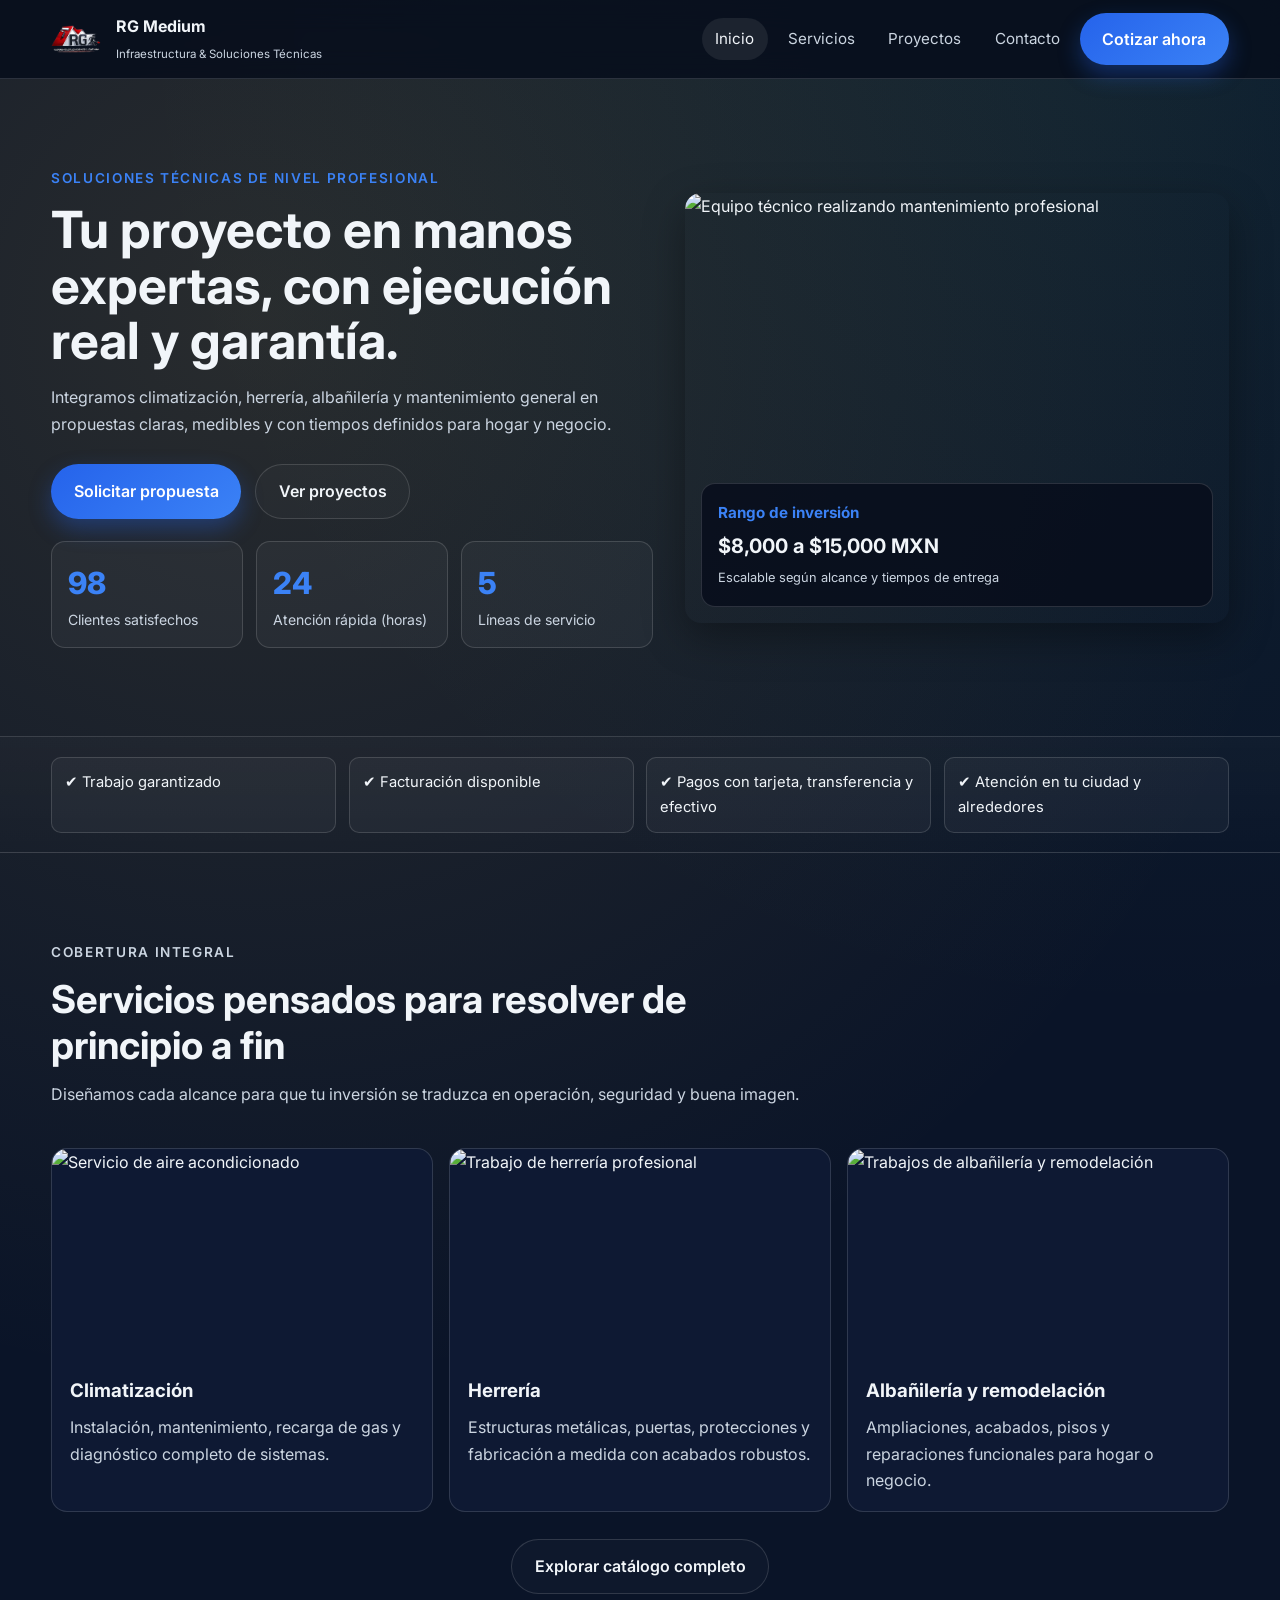
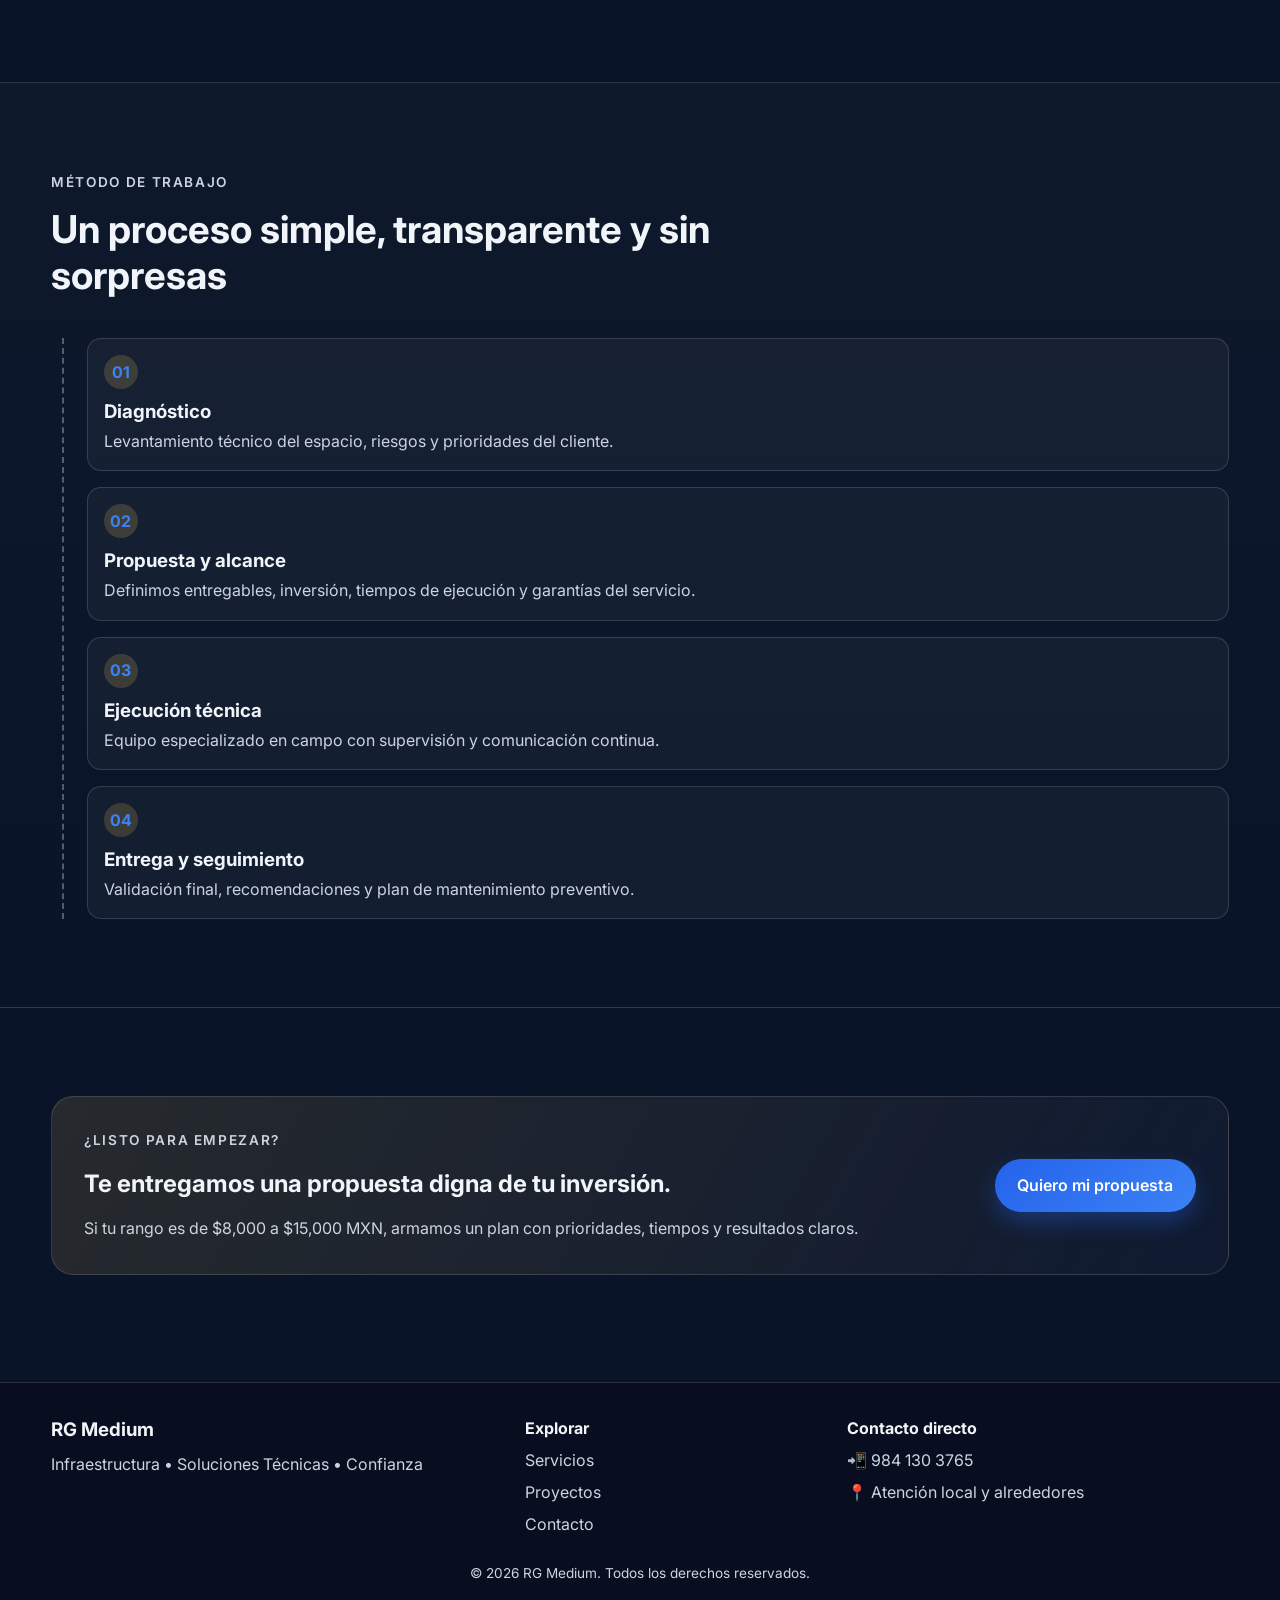
==== commit 4196d1b5: "." ====
--- a/index.html
+++ b/index.html
@@ -19,7 +19,7 @@
   <header class="header">
     <div class="container header-content">
       <a href="index.html" class="brand">
-        <span class="brand-mark">RG</span>
+        <img src="LOGO/logo (1).png" alt="RG Medium Logo" class="brand-logo">
         <span>
           <strong>RG Medium</strong>
           <small>Infraestructura & Soluciones Técnicas</small>
--- a/styles.css
+++ b/styles.css
@@ -1,14 +1,17 @@
 :root {
-  --bg: #090e1e;
-  --bg-soft: #0e1528;
-  --panel: rgba(17, 28, 52, 0.9);
-  --panel-alt: rgba(255, 255, 255, 0.03);
-  --line: rgba(255, 255, 255, 0.12);
-  --gold: #d6b34f;
-  --gold-strong: #f4cc5a;
-  --text: #edf2ff;
-  --muted: #b8c2d8;
-  --success: #53d2a0;
+  --bg: #0a1428;
+  --bg-soft: #0f1a35;
+  --panel: rgba(15, 26, 53, 0.9);
+  --panel-alt: rgba(255, 255, 255, 0.04);
+  --line: rgba(255, 255, 255, 0.14);
+  --primary: #2563eb;
+  --primary-light: #3b82f6;
+  --primary-dark: #1e40af;
+  --accent: #f97316;
+  --accent-light: #fb923c;
+  --success: #10b981;
+  --text: #f1f5f9;
+  --muted: #cbd5e1;
   --radius: 16px;
   --shadow: 0 14px 40px rgba(0, 0, 0, 0.35);
 }
@@ -71,7 +74,7 @@
 }
 
 .eyebrow {
-  color: var(--gold-strong);
+  color: var(--primary-light);
   font-size: 0.85rem;
   letter-spacing: 0.12em;
   text-transform: uppercase;
@@ -101,7 +104,7 @@
   width: 0;
   height: 3px;
   z-index: 300;
-  background: linear-gradient(90deg, var(--gold), var(--success));
+  background: linear-gradient(90deg, var(--primary), var(--success));
 }
 
 .header {
@@ -128,15 +131,12 @@
   text-decoration: none;
 }
 
-.brand-mark {
-  width: 42px;
-  height: 42px;
-  border-radius: 10px;
-  display: grid;
-  place-items: center;
-  background: linear-gradient(150deg, #f4cc5a, #bf8d20);
-  color: #141414;
-  font-weight: 800;
+.brand-logo {
+  width: 50px;
+  height: auto;
+  max-height: 50px;
+  display: block;
+  object-fit: contain;
 }
 
 .brand strong {
@@ -204,14 +204,14 @@
 }
 
 .btn-primary {
-  background: linear-gradient(140deg, var(--gold), var(--gold-strong));
-  color: #111;
-  box-shadow: 0 10px 22px rgba(214, 179, 79, 0.35);
+  background: linear-gradient(140deg, var(--primary), var(--primary-light));
+  color: white;
+  box-shadow: 0 10px 22px rgba(37, 99, 235, 0.35);
 }
 
 .btn-primary:hover {
   transform: translateY(-2px);
-  box-shadow: 0 14px 25px rgba(214, 179, 79, 0.45);
+  box-shadow: 0 14px 25px rgba(37, 99, 235, 0.45);
 }
 
 .btn-secondary,
@@ -223,8 +223,8 @@
 
 .btn-secondary:hover,
 .btn-ghost:hover {
-  border-color: var(--gold);
-  color: var(--gold-strong);
+  border-color: var(--primary);
+  color: var(--primary-light);
 }
 
 .btn-large {
@@ -288,7 +288,7 @@
 .media-float-card h3 {
   margin-bottom: 0.3rem;
   font-size: 0.95rem;
-  color: var(--gold-strong);
+  color: var(--primary-light);
 }
 
 .media-float-card p {
@@ -322,7 +322,7 @@
   display: block;
   font-size: 1.9rem;
   font-weight: 800;
-  color: var(--gold-strong);
+  color: var(--primary-light);
 }
 
 .stat-card p,
@@ -423,7 +423,7 @@
   align-items: center;
   justify-content: center;
   background: rgba(214, 179, 79, 0.2);
-  color: var(--gold-strong);
+  color: var(--primary-light);
   font-weight: 700;
   margin-bottom: 0.5rem;
 }
@@ -472,7 +472,7 @@
 
 .price {
   font-size: 1.35rem;
-  color: var(--gold-strong);
+  color: var(--primary-light);
   font-weight: 700;
   margin: 0.7rem 0;
 }
@@ -487,7 +487,7 @@
 }
 
 .price-box.featured {
-  border-color: var(--gold);
+  border-color: var(--primary);
   transform: translateY(-8px);
 }
 
@@ -499,7 +499,7 @@
   border-radius: 999px;
   padding: 0.2rem 0.55rem;
   background: rgba(214, 179, 79, 0.2);
-  color: var(--gold-strong);
+  color: var(--primary-light);
 }
 
 .faq-wrap {
@@ -595,7 +595,7 @@
 .form-group textarea:focus,
 .form-group select:focus {
   outline: none;
-  border-color: var(--gold);
+  border-color: var(--primary);
   box-shadow: 0 0 0 3px rgba(214, 179, 79, 0.2);
 }
 
@@ -651,7 +651,7 @@
 }
 
 .footer-grid a:hover {
-  color: var(--gold-strong);
+  color: var(--primary-light);
 }
 
 .copyright {
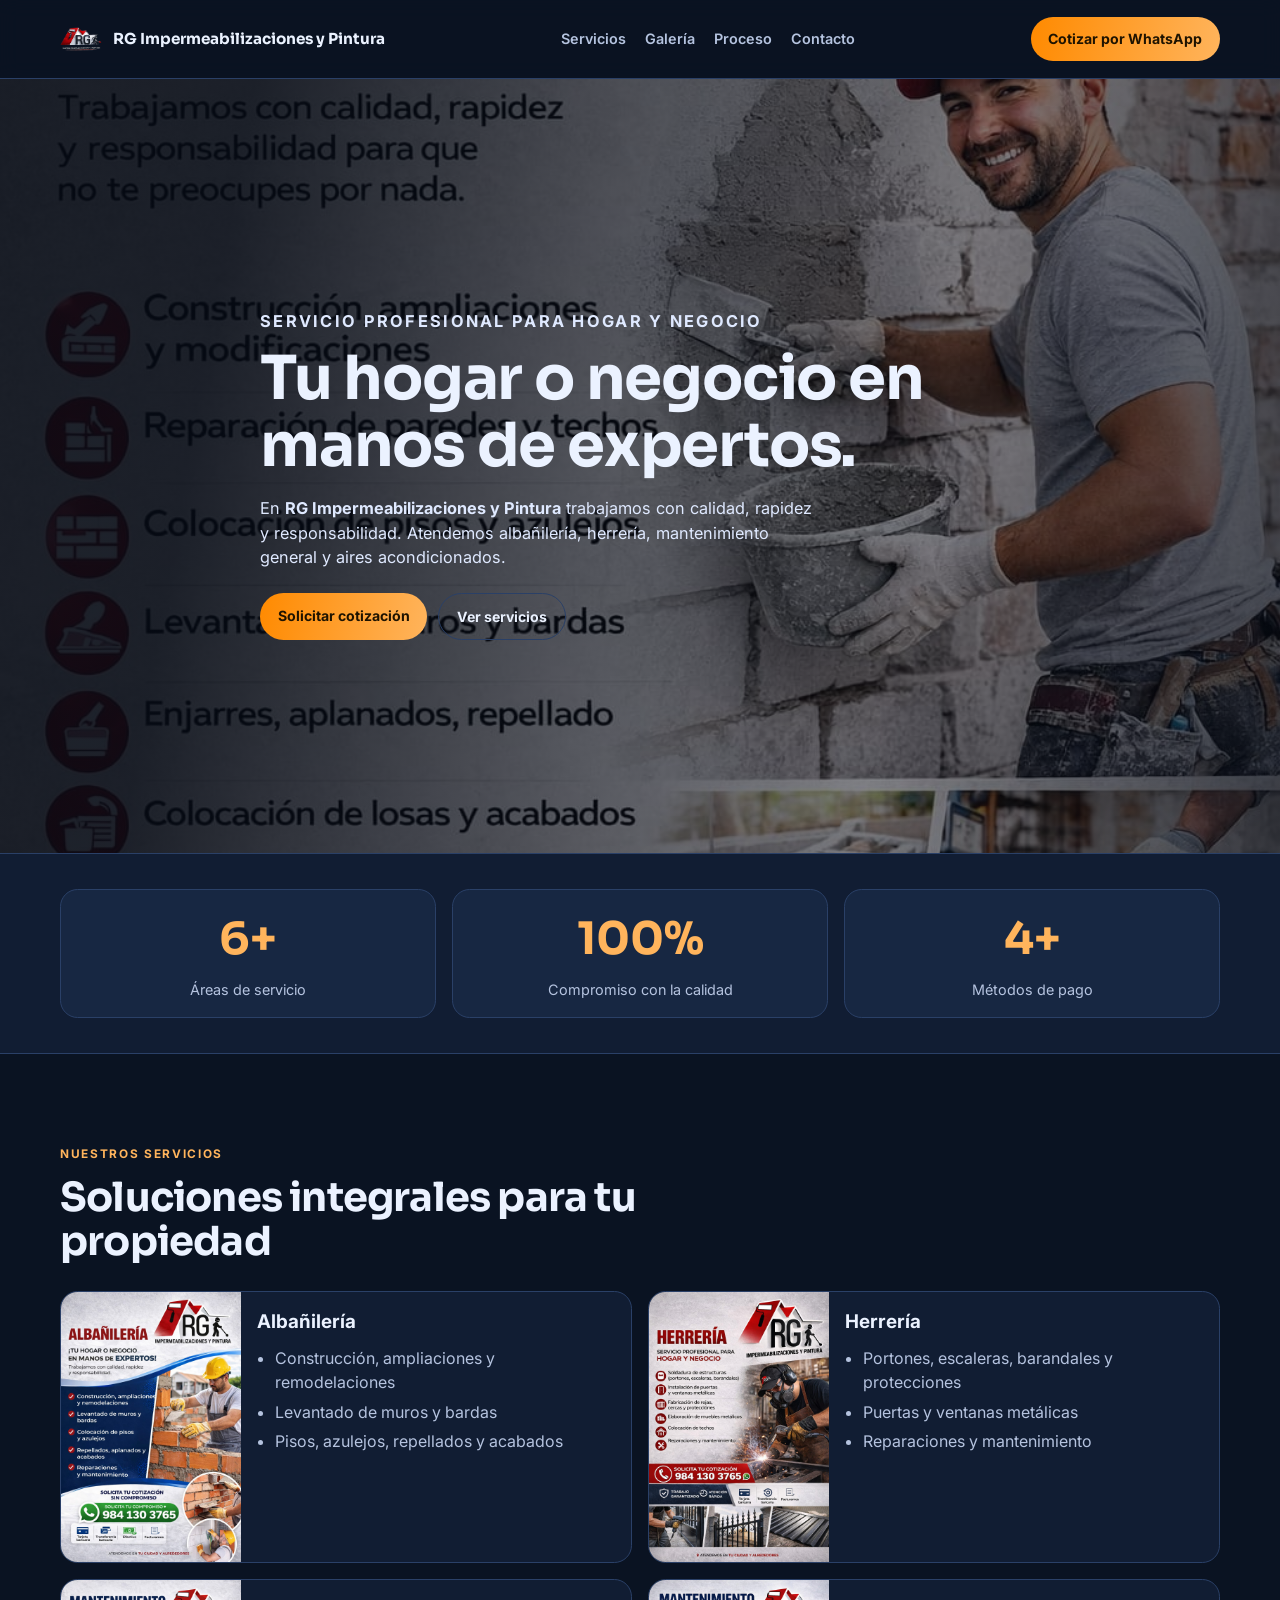
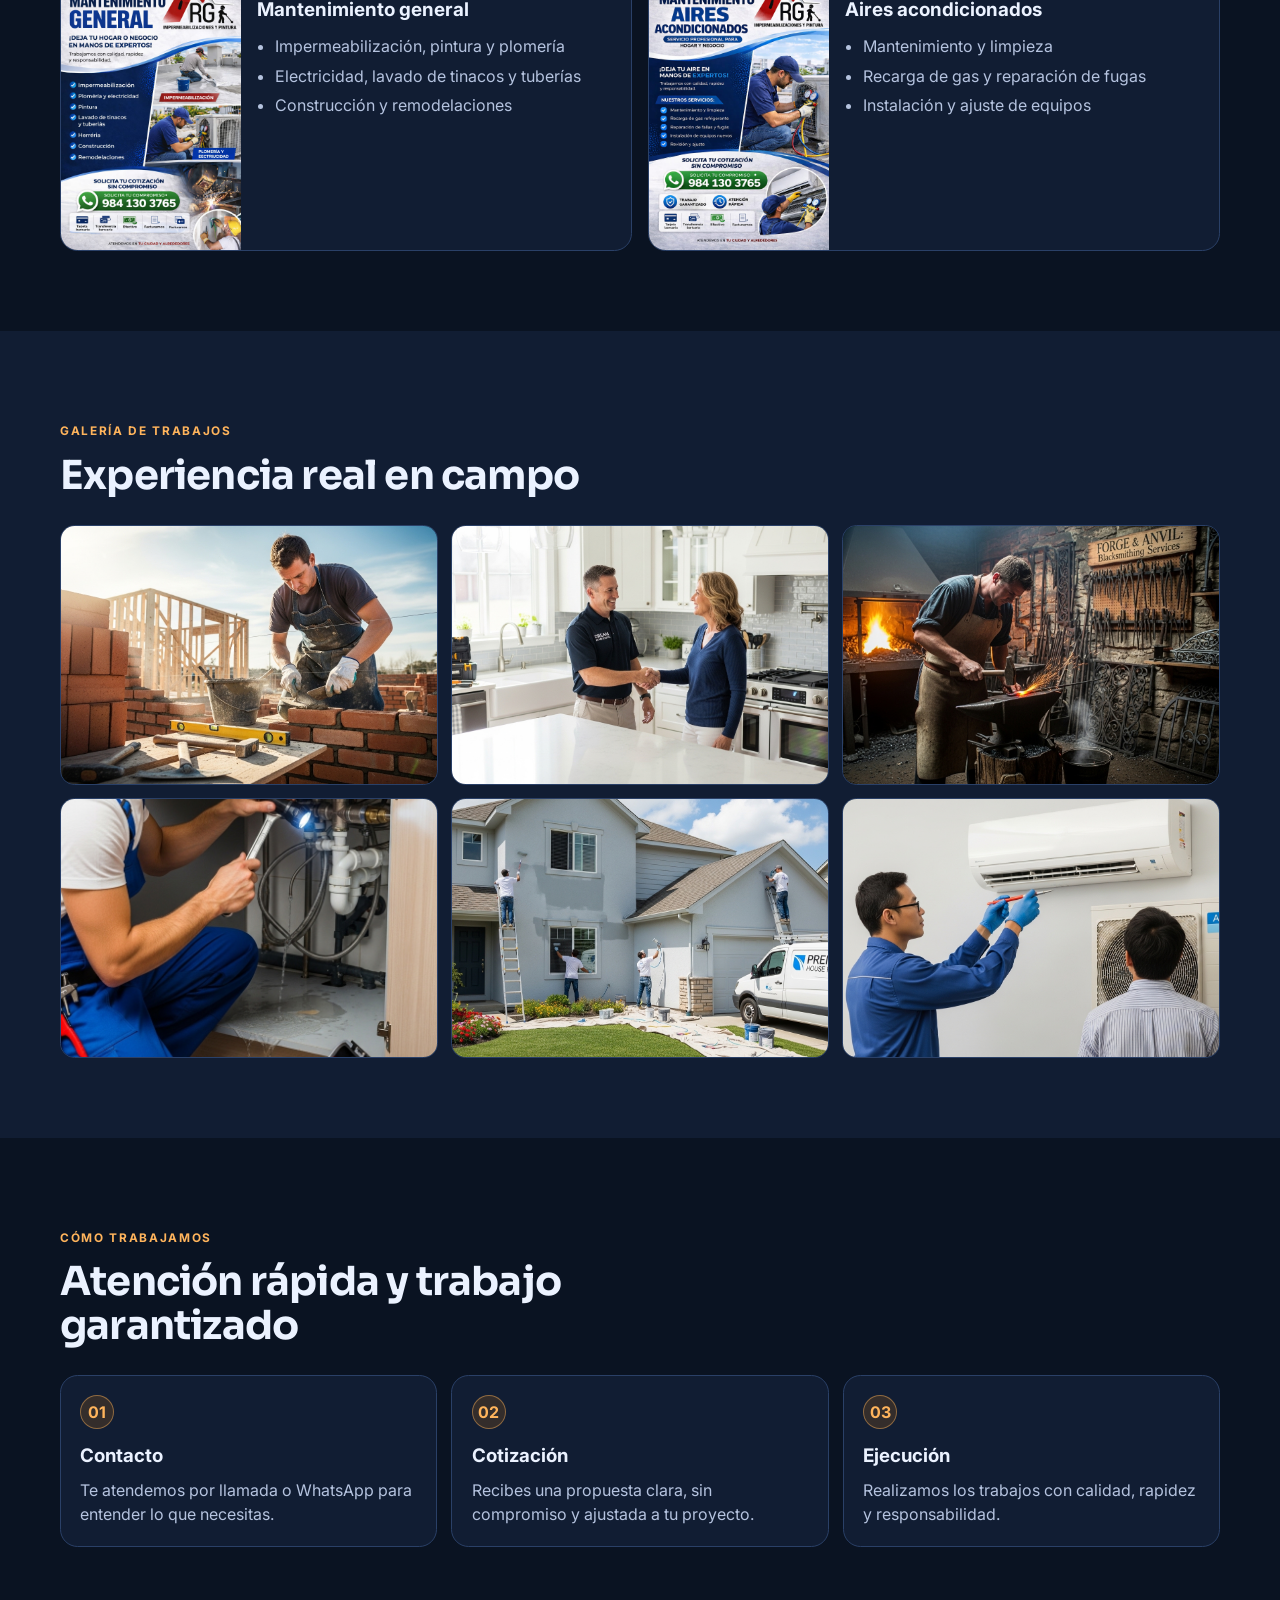
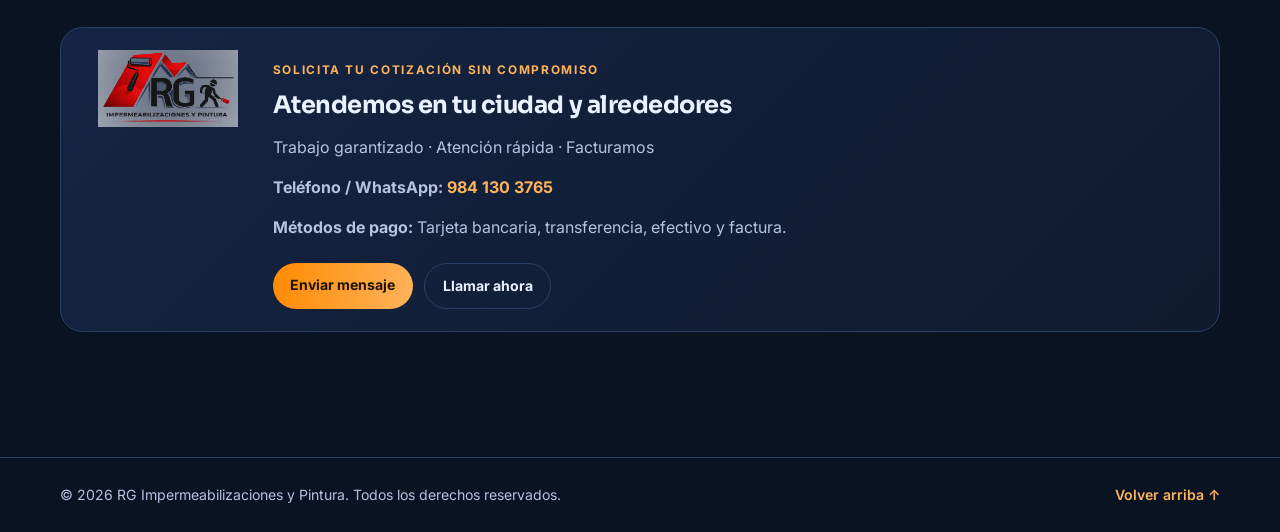
==== commit 1f573f62: "." ====
--- a/index.html
+++ b/index.html
@@ -1,208 +1,215 @@
-<!DOCTYPE html>
-<html lang="es">
+<!doctype html>
+<html lang="es-MX">
 
 <head>
-  <meta charset="UTF-8">
-  <meta name="viewport" content="width=device-width, initial-scale=1.0">
-  <title>RG Medium | Soluciones Técnicas Premium</title>
+  <meta charset="UTF-8" />
+  <meta name="viewport" content="width=device-width, initial-scale=1.0" />
+  <title>RG Impermeabilizaciones y Pintura</title>
   <meta name="description"
-    content="RG Medium: climatización, herrería, albañilería y mantenimiento integral para hogares y negocios con ejecución profesional.">
-  <link rel="preconnect" href="https://fonts.googleapis.com">
-  <link rel="preconnect" href="https://fonts.gstatic.com" crossorigin>
-  <link href="https://fonts.googleapis.com/css2?family=Inter:wght@400;500;600;700;800&display=swap" rel="stylesheet">
-  <link rel="stylesheet" href="styles.css">
+    content="RG Impermeabilizaciones y Pintura: albañilería, herrería, mantenimiento general, pintura y servicio de aires acondicionados para hogar y negocio." />
+  <link rel="preconnect" href="https://fonts.googleapis.com" />
+  <link rel="preconnect" href="https://fonts.gstatic.com" crossorigin />
+  <link
+    href="https://fonts.googleapis.com/css2?family=Inter:wght@400;500;600;700;800&family=Sora:wght@600;700;800&display=swap"
+    rel="stylesheet" />
+  <link rel="stylesheet" href="./styles.css" />
 </head>
 
-<body data-page="inicio">
-  <div class="scroll-progress" aria-hidden="true"></div>
-
-  <header class="header">
-    <div class="container header-content">
-      <a href="index.html" class="brand">
-        <img src="LOGO/logo (1).png" alt="RG Medium Logo" class="brand-logo">
-        <span>
-          <strong>RG Medium</strong>
-          <small>Infraestructura & Soluciones Técnicas</small>
-        </span>
+<body>
+  <header class="site-header" id="inicio">
+    <div class="container nav-wrap">
+      <a href="#inicio" class="brand" aria-label="Ir al inicio">
+        <img src="./LOGO/logo (1).png" alt="Logo RG Impermeabilizaciones y Pintura" />
+        <span>RG Impermeabilizaciones y Pintura</span>
       </a>
 
-      <button class="menu-toggle" type="button" aria-label="Abrir menú" aria-expanded="false" aria-controls="mainNav">
-        <span></span><span></span><span></span>
-      </button>
-
-      <nav class="nav" id="mainNav">
-        <a href="index.html" class="nav-link" data-page="inicio">Inicio</a>
-        <a href="servicios.html" class="nav-link" data-page="servicios">Servicios</a>
-        <a href="proyectos.html" class="nav-link" data-page="proyectos">Proyectos</a>
-        <a href="contacto.html" class="nav-link" data-page="contacto">Contacto</a>
-        <a href="contacto.html#formulario" class="btn btn-primary nav-cta">Cotizar ahora</a>
+      <button class="menu-btn" id="menuBtn" aria-expanded="false" aria-controls="mainNav">Menú</button>
+
+      <nav id="mainNav" class="main-nav">
+        <a href="#servicios">Servicios</a>
+        <a href="#galeria">Galería</a>
+        <a href="#proceso">Proceso</a>
+        <a href="#contacto">Contacto</a>
       </nav>
+
+      <a href="https://wa.me/529841303765" target="_blank" rel="noopener noreferrer" class="btn btn-primary">Cotizar
+        por WhatsApp</a>
     </div>
   </header>
 
   <main>
-    <section class="hero section-pad">
-      <div class="container hero-layout">
-        <div>
-          <p class="eyebrow reveal">Soluciones técnicas de nivel profesional</p>
-          <h1 class="hero-title reveal">Tu proyecto en manos expertas, con ejecución real y garantía.</h1>
-          <p class="hero-copy reveal">
-            Integramos climatización, herrería, albañilería y mantenimiento general en propuestas claras, medibles y
-            con tiempos definidos para hogar y negocio.
-          </p>
-          <div class="hero-actions reveal">
-            <a href="contacto.html#formulario" class="btn btn-primary">Solicitar propuesta</a>
-            <a href="proyectos.html" class="btn btn-ghost">Ver proyectos</a>
-          </div>
-
-          <div class="stats-grid reveal">
-            <article class="stat-card">
-              <span class="counter" data-target="98">0</span>
-              <p>Clientes satisfechos</p>
-            </article>
-            <article class="stat-card">
-              <span class="counter" data-target="24">0</span>
-              <p>Atención rápida (horas)</p>
-            </article>
-            <article class="stat-card">
-              <span class="counter" data-target="5">0</span>
-              <p>Líneas de servicio</p>
-            </article>
-          </div>
-        </div>
-
-        <aside class="hero-media reveal">
-          <img src="https://images.unsplash.com/photo-1581578731548-c64695cc6952?auto=format&fit=crop&w=1200&q=80"
-            alt="Equipo técnico realizando mantenimiento profesional" loading="eager">
-          <div class="media-float-card">
-            <h3>Rango de inversión</h3>
-            <p>$8,000 a $15,000 MXN</p>
-            <small>Escalable según alcance y tiempos de entrega</small>
-          </div>
-        </aside>
-      </div>
-    </section>
-
-    <section class="trust-strip section-soft reveal">
-      <div class="container trust-grid">
-        <p>✔ Trabajo garantizado</p>
-        <p>✔ Facturación disponible</p>
-        <p>✔ Pagos con tarjeta, transferencia y efectivo</p>
-        <p>✔ Atención en tu ciudad y alrededores</p>
-      </div>
-    </section>
-
-    <section class="section-pad" id="soluciones-home">
+    <section class="hero">
+      <img src="./INFO/GENERAL.jpeg" alt="Trabajo profesional de mantenimiento y remodelación" class="hero-bg" />
+      <div class="hero-overlay"></div>
+      <div class="container hero-content reveal">
+        <p class="eyebrow">Servicio profesional para hogar y negocio</p>
+        <h1>Tu hogar o negocio en manos de expertos.</h1>
+        <p>
+          En <strong>RG Impermeabilizaciones y Pintura</strong> trabajamos con calidad, rapidez y responsabilidad.
+          Atendemos albañilería, herrería, mantenimiento general y aires acondicionados.
+        </p>
+        <div class="hero-actions">
+          <a class="btn btn-primary" href="https://wa.me/529841303765" target="_blank"
+            rel="noopener noreferrer">Solicitar
+            cotización</a>
+          <a class="btn btn-ghost" href="#servicios">Ver servicios</a>
+        </div>
+      </div>
+    </section>
+
+    <section class="stats">
+      <div class="container stats-grid">
+        <article class="stat-card reveal">
+          <h2 data-count="6">0</h2>
+          <p>Áreas de servicio</p>
+        </article>
+        <article class="stat-card reveal">
+          <h2 data-count="100">0</h2>
+          <p>Compromiso con la calidad</p>
+        </article>
+        <article class="stat-card reveal">
+          <h2 data-count="4">0</h2>
+          <p>Métodos de pago</p>
+        </article>
+      </div>
+    </section>
+
+    <section class="section container" id="servicios">
+      <div class="section-head reveal">
+        <p class="eyebrow">Nuestros servicios</p>
+        <h2>Soluciones integrales para tu propiedad</h2>
+      </div>
+
+      <div class="services-grid">
+        <article class="service-card reveal">
+          <img src="./INFO/ALBAÑILERIA.jpeg" alt="Servicio de albañilería" loading="lazy" />
+          <div>
+            <h3>Albañilería</h3>
+            <ul>
+              <li>Construcción, ampliaciones y remodelaciones</li>
+              <li>Levantado de muros y bardas</li>
+              <li>Pisos, azulejos, repellados y acabados</li>
+            </ul>
+          </div>
+        </article>
+
+        <article class="service-card reveal">
+          <img src="./INFO/HERRERIA.jpeg" alt="Servicio de herrería" loading="lazy" />
+          <div>
+            <h3>Herrería</h3>
+            <ul>
+              <li>Portones, escaleras, barandales y protecciones</li>
+              <li>Puertas y ventanas metálicas</li>
+              <li>Reparaciones y mantenimiento</li>
+            </ul>
+          </div>
+        </article>
+
+        <article class="service-card reveal">
+          <img src="./INFO/MANTENIMIENTO GENERAL.jpeg" alt="Mantenimiento general" loading="lazy" />
+          <div>
+            <h3>Mantenimiento general</h3>
+            <ul>
+              <li>Impermeabilización, pintura y plomería</li>
+              <li>Electricidad, lavado de tinacos y tuberías</li>
+              <li>Construcción y remodelaciones</li>
+            </ul>
+          </div>
+        </article>
+
+        <article class="service-card reveal">
+          <img src="./INFO/AIRE-ACONDICIONADO.jpeg" alt="Mantenimiento de aire acondicionado" loading="lazy" />
+          <div>
+            <h3>Aires acondicionados</h3>
+            <ul>
+              <li>Mantenimiento y limpieza</li>
+              <li>Recarga de gas y reparación de fugas</li>
+              <li>Instalación y ajuste de equipos</li>
+            </ul>
+          </div>
+        </article>
+      </div>
+    </section>
+
+    <section class="section section-soft" id="galeria">
       <div class="container">
         <div class="section-head reveal">
-          <p class="eyebrow">Cobertura integral</p>
-          <h2>Servicios pensados para resolver de principio a fin</h2>
-          <p>Diseñamos cada alcance para que tu inversión se traduzca en operación, seguridad y buena imagen.</p>
-        </div>
-
-        <div class="feature-grid">
-          <article class="feature-card reveal">
-            <img src="https://images.unsplash.com/photo-1621905252472-e8a5e56f6f88?auto=format&fit=crop&w=900&q=80"
-              alt="Servicio de aire acondicionado">
-            <div>
-              <h3>Climatización</h3>
-              <p>Instalación, mantenimiento, recarga de gas y diagnóstico completo de sistemas.</p>
-            </div>
-          </article>
-
-          <article class="feature-card reveal">
-            <img src="https://images.unsplash.com/photo-1504307651254-35680f356dfd?auto=format&fit=crop&w=900&q=80"
-              alt="Trabajo de herrería profesional">
-            <div>
-              <h3>Herrería</h3>
-              <p>Estructuras metálicas, puertas, protecciones y fabricación a medida con acabados robustos.</p>
-            </div>
-          </article>
-
-          <article class="feature-card reveal">
-            <img src="https://images.unsplash.com/photo-1503387762-592deb58ef4e?auto=format&fit=crop&w=900&q=80"
-              alt="Trabajos de albañilería y remodelación">
-            <div>
-              <h3>Albañilería y remodelación</h3>
-              <p>Ampliaciones, acabados, pisos y reparaciones funcionales para hogar o negocio.</p>
-            </div>
-          </article>
-        </div>
-
-        <div class="center-actions reveal">
-          <a href="servicios.html" class="btn btn-secondary">Explorar catálogo completo</a>
-        </div>
-      </div>
-    </section>
-
-    <section class="section-pad section-soft" id="metodo">
-      <div class="container">
-        <div class="section-head reveal">
-          <p class="eyebrow">Método de trabajo</p>
-          <h2>Un proceso simple, transparente y sin sorpresas</h2>
-        </div>
-
-        <div class="timeline">
-          <article class="timeline-item reveal">
-            <span>01</span>
-            <h3>Diagnóstico</h3>
-            <p>Levantamiento técnico del espacio, riesgos y prioridades del cliente.</p>
-          </article>
-          <article class="timeline-item reveal">
-            <span>02</span>
-            <h3>Propuesta y alcance</h3>
-            <p>Definimos entregables, inversión, tiempos de ejecución y garantías del servicio.</p>
-          </article>
-          <article class="timeline-item reveal">
-            <span>03</span>
-            <h3>Ejecución técnica</h3>
-            <p>Equipo especializado en campo con supervisión y comunicación continua.</p>
-          </article>
-          <article class="timeline-item reveal">
-            <span>04</span>
-            <h3>Entrega y seguimiento</h3>
-            <p>Validación final, recomendaciones y plan de mantenimiento preventivo.</p>
-          </article>
-        </div>
-      </div>
-    </section>
-
-    <section class="section-pad cta-block reveal">
-      <div class="container cta-inner">
+          <p class="eyebrow">Galería de trabajos</p>
+          <h2>Experiencia real en campo</h2>
+        </div>
+
+        <div class="gallery-grid">
+          <img class="reveal" src="./media/albañileria (1).jpeg" alt="Trabajo de albañilería" loading="lazy" />
+          <img class="reveal" src="./media/remodelacion (2).jpeg" alt="Trabajo de remodelación" loading="lazy" />
+          <img class="reveal" src="./media/herreria (1).jpeg" alt="Trabajo de herrería" loading="lazy" />
+          <img class="reveal" src="./media/plomeria (2).jpeg" alt="Trabajo de plomería" loading="lazy" />
+          <img class="reveal" src="./media/pintura (4).jpeg" alt="Trabajo de pintura" loading="lazy" />
+          <img class="reveal" src="./media/aires (3).jpeg" alt="Servicio de aire acondicionado" loading="lazy" />
+        </div>
+      </div>
+    </section>
+
+    <section class="section container" id="proceso">
+      <div class="section-head reveal">
+        <p class="eyebrow">Cómo trabajamos</p>
+        <h2>Atención rápida y trabajo garantizado</h2>
+      </div>
+
+      <div class="steps-grid">
+        <article class="step reveal">
+          <span>01</span>
+          <h3>Contacto</h3>
+          <p>Te atendemos por llamada o WhatsApp para entender lo que necesitas.</p>
+        </article>
+        <article class="step reveal">
+          <span>02</span>
+          <h3>Cotización</h3>
+          <p>Recibes una propuesta clara, sin compromiso y ajustada a tu proyecto.</p>
+        </article>
+        <article class="step reveal">
+          <span>03</span>
+          <h3>Ejecución</h3>
+          <p>Realizamos los trabajos con calidad, rapidez y responsabilidad.</p>
+        </article>
+      </div>
+    </section>
+
+    <section class="section contact" id="contacto">
+      <div class="container contact-card reveal">
+        <div class="contact-brand">
+          <img src="./LOGO/logo (2).png" alt="Logo RG" />
+        </div>
         <div>
-          <p class="eyebrow">¿Listo para empezar?</p>
-          <h2>Te entregamos una propuesta digna de tu inversión.</h2>
-          <p>Si tu rango es de $8,000 a $15,000 MXN, armamos un plan con prioridades, tiempos y resultados claros.</p>
-        </div>
-        <a href="contacto.html#formulario" class="btn btn-primary">Quiero mi propuesta</a>
+          <p class="eyebrow">Solicita tu cotización sin compromiso</p>
+          <h2>Atendemos en tu ciudad y alrededores</h2>
+          <p class="contact-copy">
+            Trabajo garantizado · Atención rápida · Facturamos
+          </p>
+
+          <div class="contact-list">
+            <p><strong>Teléfono / WhatsApp:</strong> <a href="tel:+529841303765">984 130 3765</a></p>
+            <p><strong>Métodos de pago:</strong> Tarjeta bancaria, transferencia, efectivo y factura.</p>
+          </div>
+
+          <div class="hero-actions">
+            <a class="btn btn-primary" href="https://wa.me/529841303765" target="_blank"
+              rel="noopener noreferrer">Enviar
+              mensaje</a>
+            <a class="btn btn-ghost" href="tel:+529841303765">Llamar ahora</a>
+          </div>
+        </div>
       </div>
     </section>
   </main>
 
-  <footer class="footer">
-    <div class="container footer-grid">
-      <div>
-        <h3>RG Medium</h3>
-        <p>Infraestructura • Soluciones Técnicas • Confianza</p>
-      </div>
-      <div>
-        <h4>Explorar</h4>
-        <a href="servicios.html">Servicios</a>
-        <a href="proyectos.html">Proyectos</a>
-        <a href="contacto.html">Contacto</a>
-      </div>
-      <div>
-        <h4>Contacto directo</h4>
-        <p>📲 984 130 3765</p>
-        <p>📍 Atención local y alrededores</p>
-      </div>
+  <footer class="site-footer">
+    <div class="container footer-wrap">
+      <p>© <span id="year"></span> RG Impermeabilizaciones y Pintura. Todos los derechos reservados.</p>
+      <a href="#inicio">Volver arriba ↑</a>
     </div>
-    <p class="copyright">© <span id="year">2026</span> RG Medium. Todos los derechos reservados.</p>
   </footer>
 
-  <script src="https://cdn.jsdelivr.net/npm/gsap@3.12.5/dist/gsap.min.js"></script>
-  <script src="https://cdn.jsdelivr.net/npm/gsap@3.12.5/dist/ScrollTrigger.min.js"></script>
-  <script src="script.js"></script>
+  <script src="./script.js"></script>
 </body>
 
 </html>
--- a/styles.css
+++ b/styles.css
@@ -1,25 +1,17 @@
 :root {
-  --bg: #0a1428;
-  --bg-soft: #0f1a35;
-  --panel: rgba(15, 26, 53, 0.9);
-  --panel-alt: rgba(255, 255, 255, 0.04);
-  --line: rgba(255, 255, 255, 0.14);
-  --primary: #2563eb;
-  --primary-light: #3b82f6;
-  --primary-dark: #1e40af;
-  --accent: #f97316;
-  --accent-light: #fb923c;
-  --success: #10b981;
-  --text: #f1f5f9;
-  --muted: #cbd5e1;
-  --radius: 16px;
-  --shadow: 0 14px 40px rgba(0, 0, 0, 0.35);
+  --bg: #0a1322;
+  --surface: #111d33;
+  --surface-2: #172742;
+  --text: #ebf2ff;
+  --muted: #b5c3df;
+  --line: #2a4067;
+  --primary: #ff8a00;
+  --primary-2: #ffb45c;
+  --radius: 1.1rem;
 }
 
 * {
   box-sizing: border-box;
-  margin: 0;
-  padding: 0;
 }
 
 html {
@@ -27,741 +19,457 @@
 }
 
 body {
-  font-family: "Inter", "Segoe UI", sans-serif;
+  margin: 0;
+  font-family: "Inter", sans-serif;
+  background: var(--bg);
   color: var(--text);
-  background:
-    radial-gradient(
-      circle at 20% 10%,
-      rgba(214, 179, 79, 0.15),
-      transparent 35%
-    ),
-    radial-gradient(
-      circle at 90% 0%,
-      rgba(83, 210, 160, 0.08),
-      transparent 30%
-    ),
-    var(--bg);
-  min-height: 100vh;
-  line-height: 1.65;
-}
-
-img {
-  width: 100%;
-  display: block;
+  line-height: 1.5;
 }
 
 a {
   color: inherit;
+  text-decoration: none;
 }
 
 .container {
-  width: min(1180px, 92%);
+  width: min(1160px, 92vw);
   margin-inline: auto;
 }
 
-.section-pad {
-  padding: 5.5rem 0;
-}
-
-.section-soft {
+.site-header {
+  position: sticky;
+  top: 0;
+  z-index: 50;
+  background: rgba(10, 19, 34, 0.9);
+  backdrop-filter: blur(10px);
+  border-bottom: 1px solid var(--line);
+}
+
+.nav-wrap {
+  min-height: 78px;
+  display: flex;
+  align-items: center;
+  justify-content: space-between;
+  gap: 1rem;
+}
+
+.brand {
+  display: flex;
+  align-items: center;
+  gap: 0.7rem;
+  min-width: 0;
+}
+
+.brand img {
+  width: 42px;
+  height: 42px;
+  object-fit: contain;
+}
+
+.brand span {
+  font-weight: 700;
+  font-family: "Sora", sans-serif;
+  font-size: 0.95rem;
+  white-space: nowrap;
+  overflow: hidden;
+  text-overflow: ellipsis;
+}
+
+.main-nav {
+  display: flex;
+  align-items: center;
+  gap: 1.2rem;
+}
+
+.main-nav a {
+  color: var(--muted);
+  font-size: 0.9rem;
+  font-weight: 600;
+}
+
+.main-nav a:hover {
+  color: var(--text);
+}
+
+.menu-btn {
+  display: none;
+  border: 1px solid var(--line);
+  background: var(--surface);
+  color: var(--text);
+  border-radius: 0.7rem;
+  padding: 0.5rem 0.8rem;
+  font-weight: 600;
+}
+
+.btn {
+  border-radius: 999px;
+  padding: 0.72rem 1.1rem;
+  font-weight: 700;
+  font-size: 0.88rem;
+  transition:
+    transform 0.25s ease,
+    background 0.25s ease;
+}
+
+.btn:hover {
+  transform: translateY(-2px);
+}
+
+.btn-primary {
+  background: linear-gradient(100deg, var(--primary), var(--primary-2));
+  color: #1e1300;
+}
+
+.btn-ghost {
+  border: 1px solid var(--line);
+  color: var(--text);
+  background: transparent;
+}
+
+.hero {
+  position: relative;
+  min-height: 86svh;
+  display: grid;
+  align-items: center;
+}
+
+.hero-bg,
+.hero-overlay {
+  position: absolute;
+  inset: 0;
+}
+
+.hero-bg {
+  width: 100%;
+  height: 100%;
+  object-fit: cover;
+}
+
+.hero-overlay {
   background: linear-gradient(
-    180deg,
-    rgba(255, 255, 255, 0.02),
-    rgba(255, 255, 255, 0)
+    100deg,
+    rgba(5, 10, 20, 0.9) 18%,
+    rgba(5, 10, 20, 0.5) 70%,
+    rgba(5, 10, 20, 0.75)
   );
+}
+
+.hero-content {
+  position: relative;
+  z-index: 1;
+  padding: 6rem 0;
+  max-width: 760px;
+}
+
+.eyebrow {
+  text-transform: uppercase;
+  letter-spacing: 0.14em;
+  font-size: 0.74rem;
+  color: var(--primary-2);
+  font-weight: 700;
+  margin-bottom: 0.8rem;
+}
+
+.hero h1,
+.section-head h2,
+.contact-card h2 {
+  font-family: "Sora", sans-serif;
+  line-height: 1.1;
+  letter-spacing: -0.02em;
+  margin: 0;
+}
+
+.hero h1 {
+  font-size: clamp(2rem, 6vw, 3.8rem);
+  margin-bottom: 1rem;
+}
+
+.hero p {
+  color: #dfe9ff;
+  font-size: 1.02rem;
+  max-width: 56ch;
+}
+
+.hero-actions {
+  margin-top: 1.5rem;
+  display: flex;
+  flex-wrap: wrap;
+  gap: 0.7rem;
+}
+
+.stats {
+  padding: 2.2rem 0;
   border-top: 1px solid var(--line);
   border-bottom: 1px solid var(--line);
-}
-
-.eyebrow {
-  color: var(--primary-light);
-  font-size: 0.85rem;
-  letter-spacing: 0.12em;
-  text-transform: uppercase;
-  margin-bottom: 0.8rem;
-  font-weight: 600;
+  background: var(--surface);
+}
+
+.stats-grid {
+  display: grid;
+  grid-template-columns: repeat(3, 1fr);
+  gap: 1rem;
+}
+
+.stat-card {
+  background: var(--surface-2);
+  border: 1px solid var(--line);
+  border-radius: var(--radius);
+  padding: 1rem;
+  text-align: center;
+}
+
+.stat-card h2 {
+  margin: 0;
+  font-family: "Sora", sans-serif;
+  font-size: clamp(1.8rem, 4vw, 2.8rem);
+  color: var(--primary-2);
+}
+
+.stat-card p {
+  margin: 0.35rem 0 0;
+  color: var(--muted);
+  font-size: 0.9rem;
+}
+
+.section {
+  padding: 5rem 0;
+}
+
+.section-soft {
+  background: var(--surface);
 }
 
 .section-head {
-  max-width: 760px;
-  margin-bottom: 2.5rem;
+  margin-bottom: 1.7rem;
 }
 
 .section-head h2 {
-  font-size: clamp(1.7rem, 3vw, 2.6rem);
-  line-height: 1.2;
-  margin-bottom: 0.8rem;
-}
-
-.section-head p {
-  color: var(--muted);
-}
-
-.scroll-progress {
-  position: fixed;
-  top: 0;
-  left: 0;
-  width: 0;
-  height: 3px;
-  z-index: 300;
-  background: linear-gradient(90deg, var(--primary), var(--success));
-}
-
-.header {
-  position: sticky;
-  top: 0;
-  z-index: 200;
-  border-bottom: 1px solid var(--line);
-  background: rgba(7, 13, 28, 0.85);
-  backdrop-filter: blur(14px);
-}
-
-.header-content {
-  display: flex;
-  align-items: center;
-  justify-content: space-between;
-  min-height: 78px;
+  font-size: clamp(1.6rem, 4vw, 2.5rem);
+  max-width: 22ch;
+}
+
+.services-grid {
+  display: grid;
+  grid-template-columns: repeat(2, minmax(0, 1fr));
   gap: 1rem;
 }
 
-.brand {
-  display: flex;
-  align-items: center;
-  gap: 0.9rem;
-  text-decoration: none;
-}
-
-.brand-logo {
-  width: 50px;
-  height: auto;
-  max-height: 50px;
-  display: block;
-  object-fit: contain;
-}
-
-.brand strong {
-  display: block;
-  font-size: 1rem;
-}
-
-.brand small {
-  color: var(--muted);
-  font-size: 0.72rem;
-}
-
-.nav {
-  display: flex;
-  align-items: center;
-  gap: 0.4rem;
-}
-
-.nav-link {
-  text-decoration: none;
-  color: var(--muted);
-  padding: 0.5rem 0.85rem;
-  border-radius: 999px;
-  transition: all 0.25s ease;
-  font-size: 0.95rem;
-}
-
-.nav-link:hover,
-.nav-link.active {
-  color: var(--text);
-  background: rgba(255, 255, 255, 0.08);
-}
-
-.menu-toggle {
-  display: none;
-  background: transparent;
-  border: none;
-  width: 44px;
-  height: 44px;
-  border-radius: 12px;
-  cursor: pointer;
-  border: 1px solid var(--line);
-}
-
-.menu-toggle span {
-  display: block;
-  height: 2px;
-  width: 20px;
-  margin: 5px auto;
-  background: var(--text);
-  transition: transform 0.2s ease;
-}
-
-.btn {
-  border: 0;
-  text-decoration: none;
-  cursor: pointer;
-  border-radius: 999px;
-  padding: 0.82rem 1.4rem;
-  font-weight: 600;
-  display: inline-flex;
-  align-items: center;
-  justify-content: center;
-  transition: 0.25s ease;
-}
-
-.btn-primary {
-  background: linear-gradient(140deg, var(--primary), var(--primary-light));
-  color: white;
-  box-shadow: 0 10px 22px rgba(37, 99, 235, 0.35);
-}
-
-.btn-primary:hover {
-  transform: translateY(-2px);
-  box-shadow: 0 14px 25px rgba(37, 99, 235, 0.45);
-}
-
-.btn-secondary,
-.btn-ghost {
-  border: 1px solid var(--line);
-  color: var(--text);
-  background: rgba(255, 255, 255, 0.02);
-}
-
-.btn-secondary:hover,
-.btn-ghost:hover {
-  border-color: var(--primary);
-  color: var(--primary-light);
-}
-
-.btn-large {
-  width: 100%;
-  margin-top: 0.4rem;
-}
-
-.hero-layout,
-.split-page {
-  display: grid;
-  grid-template-columns: 1.05fr 0.95fr;
-  align-items: center;
-  gap: 2rem;
-}
-
-.hero-title {
-  font-size: clamp(2rem, 4vw, 3.5rem);
-  line-height: 1.08;
-  margin-bottom: 1rem;
-}
-
-.hero-copy {
-  color: var(--muted);
-  max-width: 62ch;
-  margin-bottom: 1.7rem;
-}
-
-.hero-actions {
-  display: flex;
-  gap: 0.9rem;
-  flex-wrap: wrap;
-  margin-bottom: 1.4rem;
-}
-
-.hero-media,
-.page-cover {
-  position: relative;
+.service-card {
+  display: grid;
+  grid-template-columns: 180px 1fr;
+  gap: 1rem;
+  background: var(--surface);
   border-radius: var(--radius);
   overflow: hidden;
-  box-shadow: var(--shadow);
-}
-
-.hero-media img,
-.page-cover {
-  min-height: 430px;
-  max-height: 560px;
+  border: 1px solid var(--line);
+}
+
+.service-card img {
+  width: 100%;
+  height: 100%;
+  min-height: 190px;
   object-fit: cover;
 }
 
-.media-float-card {
-  position: absolute;
-  left: 1rem;
-  right: 1rem;
-  bottom: 1rem;
-  background: rgba(8, 14, 28, 0.85);
-  border: 1px solid var(--line);
-  border-radius: 14px;
-  padding: 1rem;
-}
-
-.media-float-card h3 {
-  margin-bottom: 0.3rem;
-  font-size: 0.95rem;
-  color: var(--primary-light);
-}
-
-.media-float-card p {
-  font-size: 1.25rem;
-  font-weight: 700;
-}
-
-.media-float-card small {
-  color: var(--muted);
-  font-size: 0.8rem;
-}
-
-.stats-grid,
-.kpi-grid {
-  margin-top: 1.4rem;
+.service-card div {
+  padding: 1rem 1rem 1rem 0;
+}
+
+.service-card h3 {
+  margin: 0 0 0.6rem;
+  font-size: 1.18rem;
+}
+
+.service-card ul {
+  margin: 0;
+  padding-left: 1.1rem;
+  color: var(--muted);
+}
+
+.service-card li + li {
+  margin-top: 0.35rem;
+}
+
+.gallery-grid {
   display: grid;
   grid-template-columns: repeat(3, minmax(0, 1fr));
   gap: 0.8rem;
 }
 
-.stat-card,
-.kpi-card {
-  background: var(--panel-alt);
-  border: 1px solid var(--line);
-  border-radius: 14px;
-  padding: 1rem;
-}
-
-.stat-card span,
-.kpi-card span {
-  display: block;
-  font-size: 1.9rem;
-  font-weight: 800;
-  color: var(--primary-light);
-}
-
-.stat-card p,
-.kpi-card p {
-  font-size: 0.88rem;
-  color: var(--muted);
-}
-
-.trust-grid {
-  display: grid;
-  grid-template-columns: repeat(4, minmax(0, 1fr));
-  gap: 0.8rem;
-  padding: 1.2rem 0;
-}
-
-.trust-grid p {
-  border: 1px solid var(--line);
-  border-radius: 10px;
-  padding: 0.8rem;
-  background: var(--panel-alt);
-  font-size: 0.92rem;
-}
-
-.feature-grid,
-.service-grid-xl,
-.project-grid {
+.gallery-grid img {
+  width: 100%;
+  height: 260px;
+  object-fit: cover;
+  border-radius: 0.9rem;
+  border: 1px solid var(--line);
+}
+
+.steps-grid {
   display: grid;
   grid-template-columns: repeat(3, minmax(0, 1fr));
-  gap: 1rem;
-}
-
-.feature-card,
-.service-panel,
-.project-card,
-.price-box {
+  gap: 0.9rem;
+}
+
+.step {
+  background: var(--surface);
   border: 1px solid var(--line);
   border-radius: var(--radius);
-  background: var(--panel);
-  overflow: hidden;
-}
-
-.feature-card {
-  display: flex;
-  flex-direction: column;
-}
-
-.feature-card img {
-  height: 210px;
-  object-fit: cover;
-}
-
-.feature-card div,
-.service-panel,
-.project-content {
-  padding: 1.1rem;
-}
-
-.feature-card h3,
-.service-panel h3,
-.project-content h3,
-.price-box h3 {
-  margin-bottom: 0.45rem;
-}
-
-.feature-card p,
-.service-panel p,
-.project-content p,
-.price-box ul,
-.project-content ul {
-  color: var(--muted);
-}
-
-.center-actions {
-  margin-top: 1.7rem;
-  text-align: center;
-}
-
-.timeline {
-  border-left: 2px dashed rgba(255, 255, 255, 0.3);
-  margin-left: 0.7rem;
-  padding-left: 1.4rem;
-  display: grid;
-  gap: 1rem;
-}
-
-.timeline-item {
-  border: 1px solid var(--line);
-  border-radius: 14px;
-  padding: 1rem;
-  background: var(--panel-alt);
-}
-
-.timeline-item span {
+  padding: 1.2rem;
+}
+
+.step span {
   display: inline-flex;
   width: 34px;
   height: 34px;
+  align-items: center;
+  justify-content: center;
   border-radius: 50%;
-  align-items: center;
-  justify-content: center;
-  background: rgba(214, 179, 79, 0.2);
-  color: var(--primary-light);
+  background: rgba(255, 138, 0, 0.15);
+  border: 1px solid rgba(255, 180, 92, 0.45);
+  color: var(--primary-2);
   font-weight: 700;
-  margin-bottom: 0.5rem;
-}
-
-.timeline-item p {
-  color: var(--muted);
-}
-
-.cta-block {
-  padding-bottom: 4.7rem;
-}
-
-.cta-inner {
-  border: 1px solid var(--line);
-  border-radius: 22px;
-  padding: 2rem;
-  background: linear-gradient(
-    120deg,
-    rgba(214, 179, 79, 0.14),
-    rgba(17, 28, 52, 0.8)
-  );
+  margin-bottom: 0.8rem;
+}
+
+.step h3 {
+  margin: 0 0 0.5rem;
+}
+
+.step p {
+  margin: 0;
+  color: var(--muted);
+}
+
+.contact {
+  padding-top: 0;
+}
+
+.contact-card {
+  border: 1px solid var(--line);
+  border-radius: 1.4rem;
+  padding: 1.4rem;
+  display: grid;
+  grid-template-columns: minmax(120px, 170px) 1fr;
+  gap: 1.2rem;
+  background: linear-gradient(135deg, #142442, #0f1a2f);
+}
+
+.contact-brand {
+  display: grid;
+  place-items: start center;
+}
+
+.contact-brand img {
+  width: 100%;
+  max-width: 140px;
+  object-fit: contain;
+}
+
+.contact-copy,
+.contact-list p {
+  color: var(--muted);
+}
+
+.contact-list a {
+  color: var(--primary-2);
+  font-weight: 700;
+}
+
+.site-footer {
+  border-top: 1px solid var(--line);
+  margin-top: 2.8rem;
+}
+
+.footer-wrap {
+  min-height: 74px;
   display: flex;
+  align-items: center;
   justify-content: space-between;
-  align-items: center;
-  gap: 1.5rem;
-}
-
-.cta-inner h2 {
-  margin-bottom: 0.7rem;
-}
-
-.cta-inner p {
-  color: var(--muted);
-}
-
-.pricing-grid {
-  display: grid;
-  grid-template-columns: repeat(3, minmax(0, 1fr));
   gap: 1rem;
-}
-
-.price-box {
-  padding: 1.4rem;
-  position: relative;
-}
-
-.price {
-  font-size: 1.35rem;
-  color: var(--primary-light);
-  font-weight: 700;
-  margin: 0.7rem 0;
-}
-
-.price-box ul,
-.project-content ul,
-.service-panel ul,
-.contact-info ul {
-  padding-left: 1rem;
-  display: grid;
-  gap: 0.35rem;
-}
-
-.price-box.featured {
-  border-color: var(--primary);
-  transform: translateY(-8px);
-}
-
-.badge {
-  position: absolute;
-  top: 0.9rem;
-  right: 0.9rem;
-  font-size: 0.72rem;
-  border-radius: 999px;
-  padding: 0.2rem 0.55rem;
-  background: rgba(214, 179, 79, 0.2);
-  color: var(--primary-light);
-}
-
-.faq-wrap {
-  max-width: 860px;
-}
-
-.faq-item {
-  border: 1px solid var(--line);
-  background: var(--panel-alt);
-  border-radius: 12px;
-  padding: 1rem 1.1rem;
-  margin-bottom: 0.8rem;
-}
-
-.faq-item summary {
-  cursor: pointer;
+  font-size: 0.88rem;
+  color: var(--muted);
+}
+
+.footer-wrap a {
+  color: var(--primary-2);
   font-weight: 600;
-}
-
-.faq-item p {
-  margin-top: 0.5rem;
-  color: var(--muted);
-}
-
-.project-card img {
-  height: 230px;
-  object-fit: cover;
-}
-
-.inline-pills {
-  display: flex;
-  gap: 0.5rem;
-  flex-wrap: wrap;
-}
-
-.inline-pills span {
-  font-size: 0.84rem;
-  background: rgba(83, 210, 160, 0.12);
-  border: 1px solid rgba(83, 210, 160, 0.4);
-  color: #b8f5dd;
-  border-radius: 999px;
-  padding: 0.35rem 0.65rem;
-}
-
-.contact-layout {
-  display: grid;
-  grid-template-columns: 1.1fr 0.9fr;
-  gap: 1rem;
-}
-
-.contact-form,
-.contact-info {
-  border: 1px solid var(--line);
-  border-radius: var(--radius);
-  background: var(--panel);
-  padding: 1.25rem;
-}
-
-.contact-form h2 {
-  margin-bottom: 1rem;
-}
-
-.form-row {
-  display: grid;
-  grid-template-columns: repeat(2, minmax(0, 1fr));
-  gap: 0.7rem;
-}
-
-.form-group {
-  margin-bottom: 0.8rem;
-}
-
-.form-group label {
-  display: block;
-  margin-bottom: 0.35rem;
-  color: var(--muted);
-  font-size: 0.9rem;
-}
-
-.form-group input,
-.form-group textarea,
-.form-group select {
-  width: 100%;
-  background: rgba(8, 13, 24, 0.85);
-  border: 1px solid var(--line);
-  border-radius: 12px;
-  color: var(--text);
-  padding: 0.75rem 0.8rem;
-  font-family: inherit;
-}
-
-.form-group input:focus,
-.form-group textarea:focus,
-.form-group select:focus {
-  outline: none;
-  border-color: var(--primary);
-  box-shadow: 0 0 0 3px rgba(214, 179, 79, 0.2);
-}
-
-.form-note {
-  color: var(--muted);
-  font-size: 0.86rem;
-  text-align: center;
-  margin-top: 0.7rem;
-}
-
-.contact-info h3,
-.contact-info h4 {
-  margin-bottom: 0.6rem;
-}
-
-.contact-info p {
-  color: var(--muted);
-  margin-bottom: 0.5rem;
-}
-
-.mini-map {
-  margin-top: 1rem;
-  border: 1px dashed var(--line);
-  border-radius: 10px;
-  padding: 0.8rem;
-}
-
-.footer {
-  border-top: 1px solid var(--line);
-  background: rgba(7, 13, 28, 0.75);
-  margin-top: 2rem;
-  padding: 2rem 0 1rem;
-}
-
-.footer-grid {
-  display: grid;
-  grid-template-columns: 1.2fr 0.8fr 1fr;
-  gap: 1rem;
-  margin-bottom: 1.2rem;
-}
-
-.footer-grid h3,
-.footer-grid h4 {
-  margin-bottom: 0.35rem;
-}
-
-.footer-grid p,
-.footer-grid a {
-  color: var(--muted);
-  text-decoration: none;
-  display: block;
-  margin-bottom: 0.35rem;
-}
-
-.footer-grid a:hover {
-  color: var(--primary-light);
-}
-
-.copyright {
-  text-align: center;
-  color: var(--muted);
-  font-size: 0.85rem;
 }
 
 .reveal {
   opacity: 0;
-  transform: translateY(24px);
-}
-
-body.ready .reveal {
+  transform: translateY(22px);
+  transition:
+    opacity 0.6s ease,
+    transform 0.6s ease;
+}
+
+.reveal.show {
   opacity: 1;
-  transform: none;
-}
-
-@media (max-width: 1100px) {
-  .hero-layout,
-  .split-page,
-  .contact-layout {
-    grid-template-columns: 1fr;
-  }
-
-  .hero-media img,
-  .page-cover {
-    min-height: 340px;
-    max-height: 430px;
-  }
-
-  .feature-grid,
-  .service-grid-xl,
-  .project-grid,
-  .pricing-grid,
-  .trust-grid,
-  .kpi-grid,
-  .stats-grid,
-  .footer-grid {
+  transform: translateY(0);
+}
+
+@media (max-width: 1024px) {
+  .main-nav {
+    gap: 0.8rem;
+  }
+
+  .services-grid,
+  .gallery-grid,
+  .steps-grid {
     grid-template-columns: repeat(2, minmax(0, 1fr));
   }
 }
 
-@media (max-width: 820px) {
-  .menu-toggle {
-    display: block;
-  }
-
-  .nav {
+@media (max-width: 760px) {
+  .menu-btn {
+    display: inline-flex;
+  }
+
+  .main-nav {
+    display: none;
     position: absolute;
-    top: 78px;
-    left: 4%;
-    right: 4%;
-    background: rgba(8, 14, 28, 0.98);
-    border: 1px solid var(--line);
-    border-radius: 16px;
-    padding: 0.8rem;
-    flex-direction: column;
-    align-items: stretch;
-    display: none;
-  }
-
-  .nav.show {
-    display: flex;
-  }
-
-  .nav .btn {
-    width: 100%;
-  }
-
-  .hero-title {
-    font-size: clamp(1.75rem, 7vw, 2.8rem);
-  }
-
-  .cta-inner {
+    top: calc(100% + 1px);
+    left: 0;
+    right: 0;
+    padding: 0.9rem 1rem;
+    background: var(--surface);
+    border-bottom: 1px solid var(--line);
     flex-direction: column;
     align-items: flex-start;
   }
 
-  .form-row {
+  .main-nav.is-open {
+    display: flex;
+  }
+
+  .nav-wrap > .btn {
+    display: none;
+  }
+
+  .stats-grid,
+  .services-grid,
+  .gallery-grid,
+  .steps-grid,
+  .contact-card {
     grid-template-columns: 1fr;
   }
-}
-
-@media (max-width: 560px) {
-  .feature-grid,
-  .service-grid-xl,
-  .project-grid,
-  .pricing-grid,
-  .trust-grid,
-  .kpi-grid,
-  .stats-grid,
-  .footer-grid {
+
+  .service-card {
     grid-template-columns: 1fr;
   }
 
-  .section-pad {
-    padding: 4rem 0;
-  }
-
-  .hero-actions .btn,
-  .center-actions .btn {
-    width: 100%;
-  }
-}
-
-@media (prefers-reduced-motion: reduce) {
-  * {
-    animation: none !important;
-    transition: none !important;
-    scroll-behavior: auto !important;
-  }
-}
+  .service-card div {
+    padding: 0 1rem 1rem;
+  }
+
+  .hero-content {
+    padding: 5.2rem 0 4.2rem;
+  }
+
+  .footer-wrap {
+    flex-direction: column;
+    justify-content: center;
+    text-align: center;
+    padding: 0.8rem 0;
+  }
+}
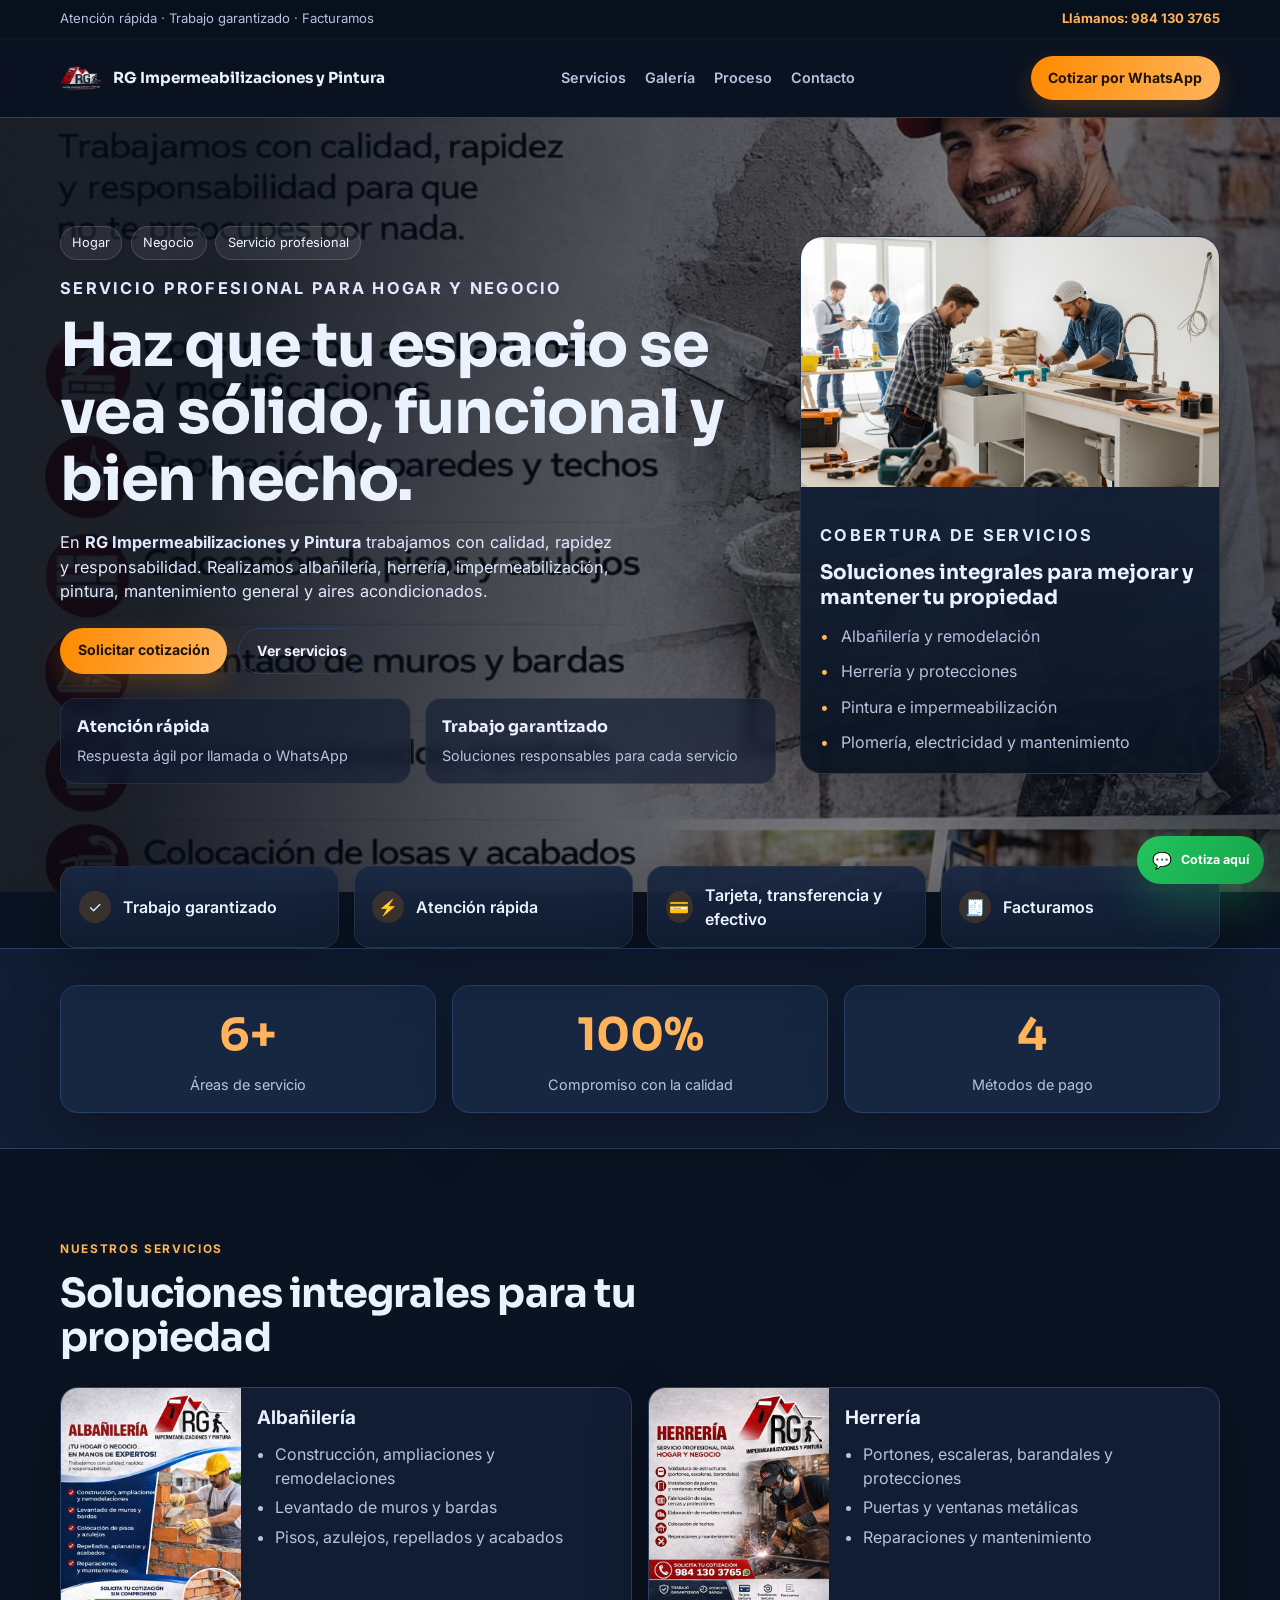
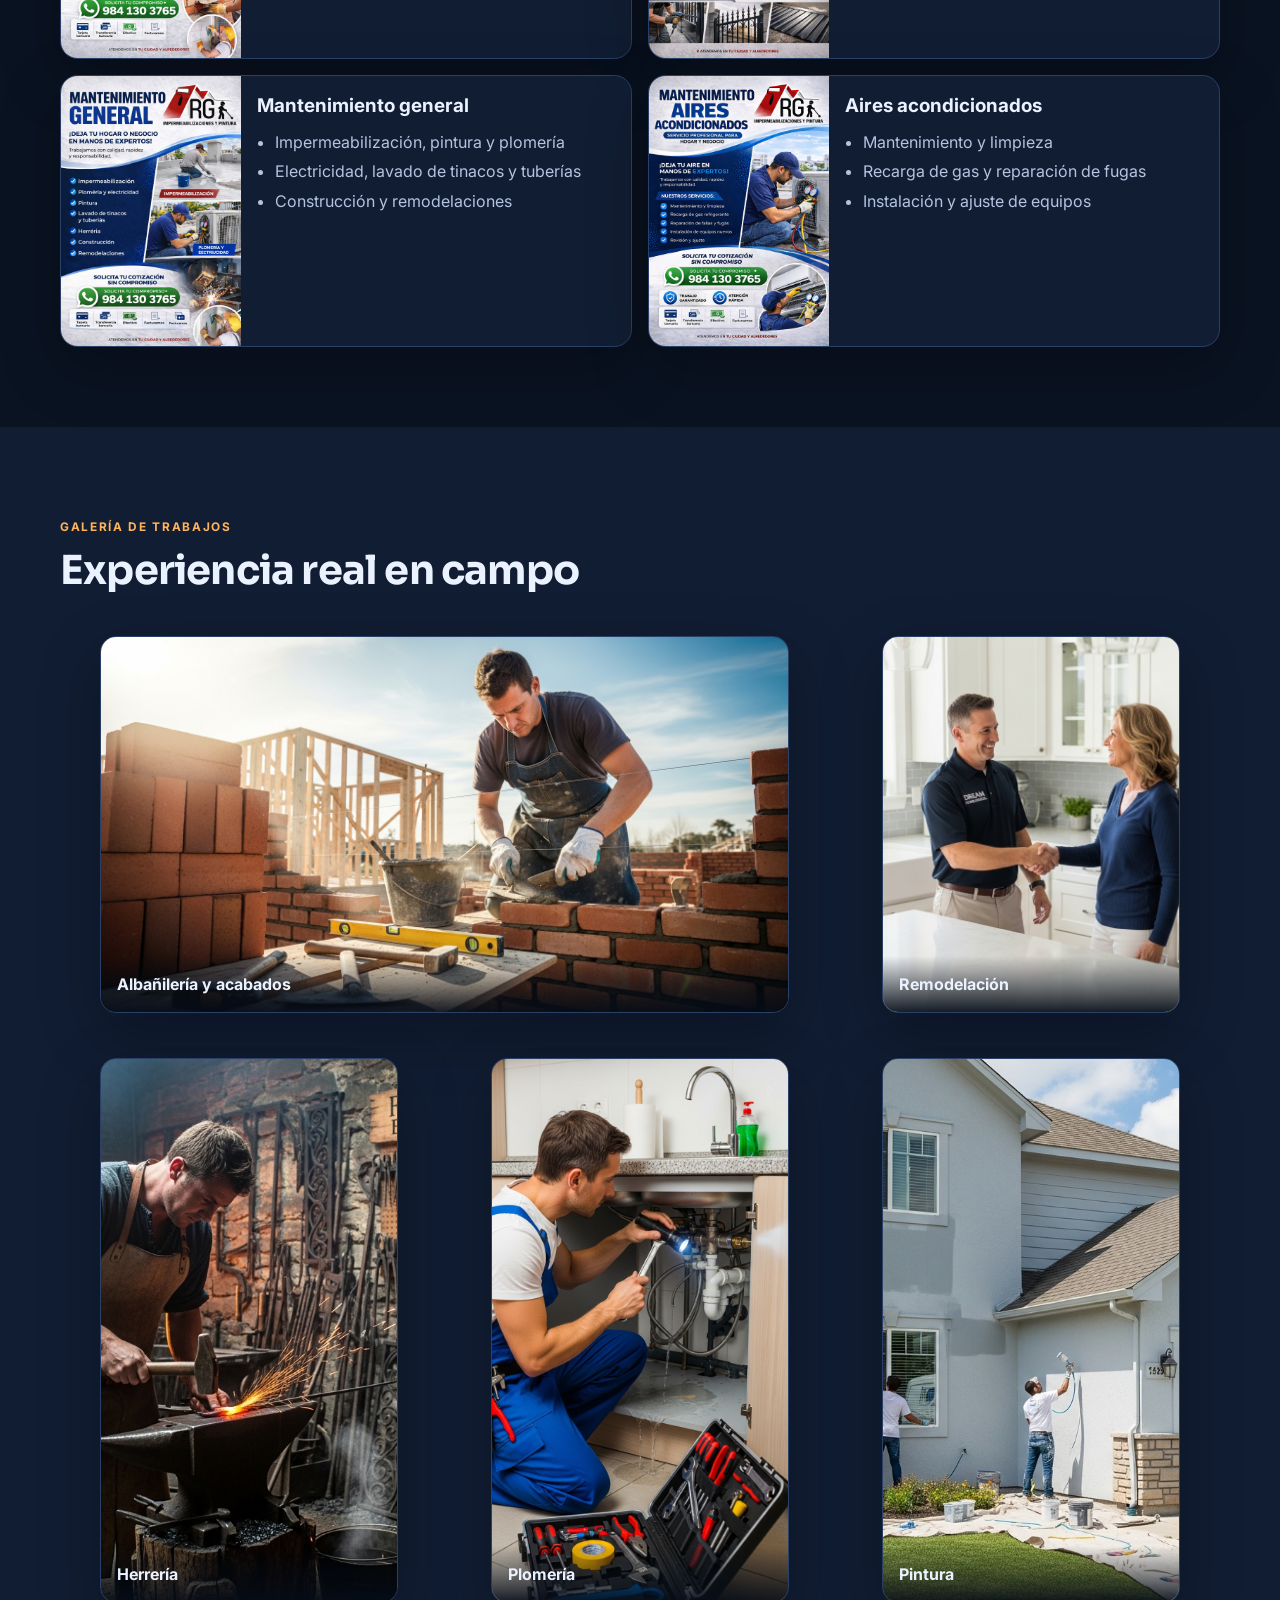
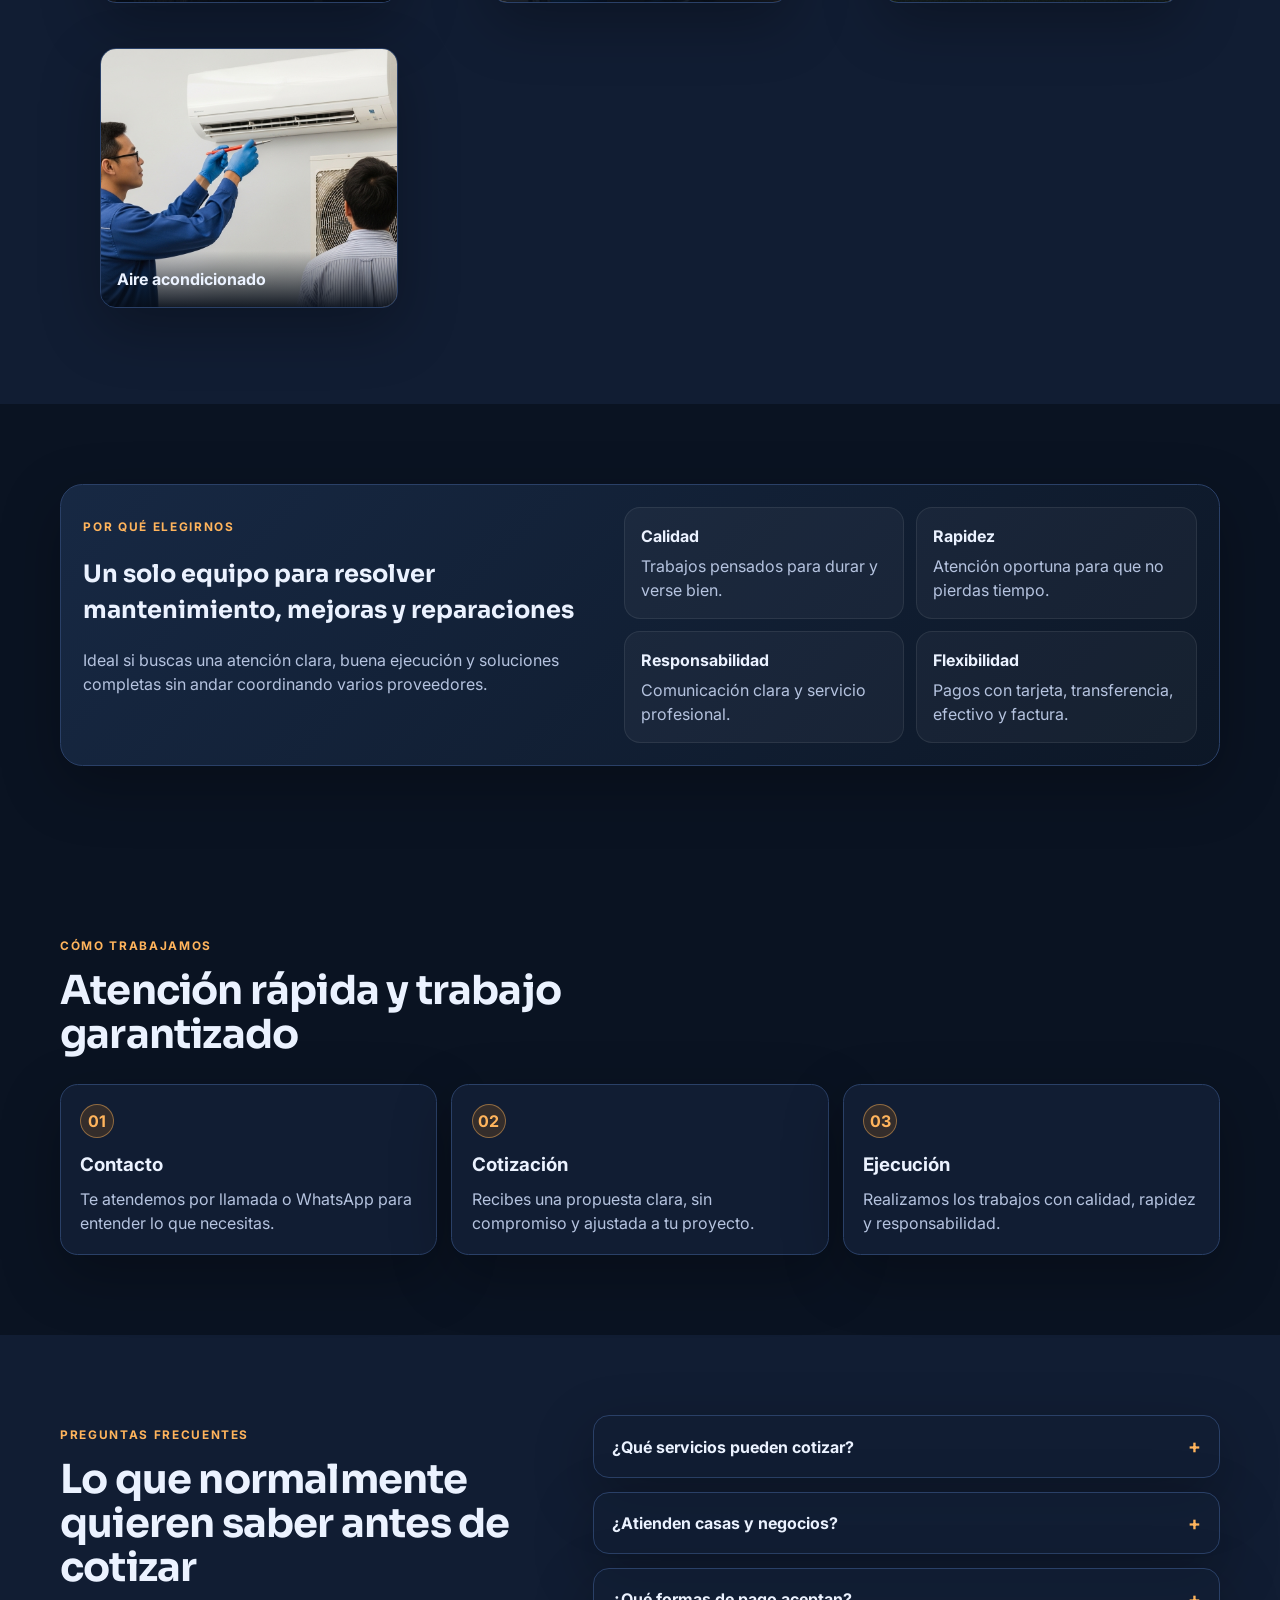
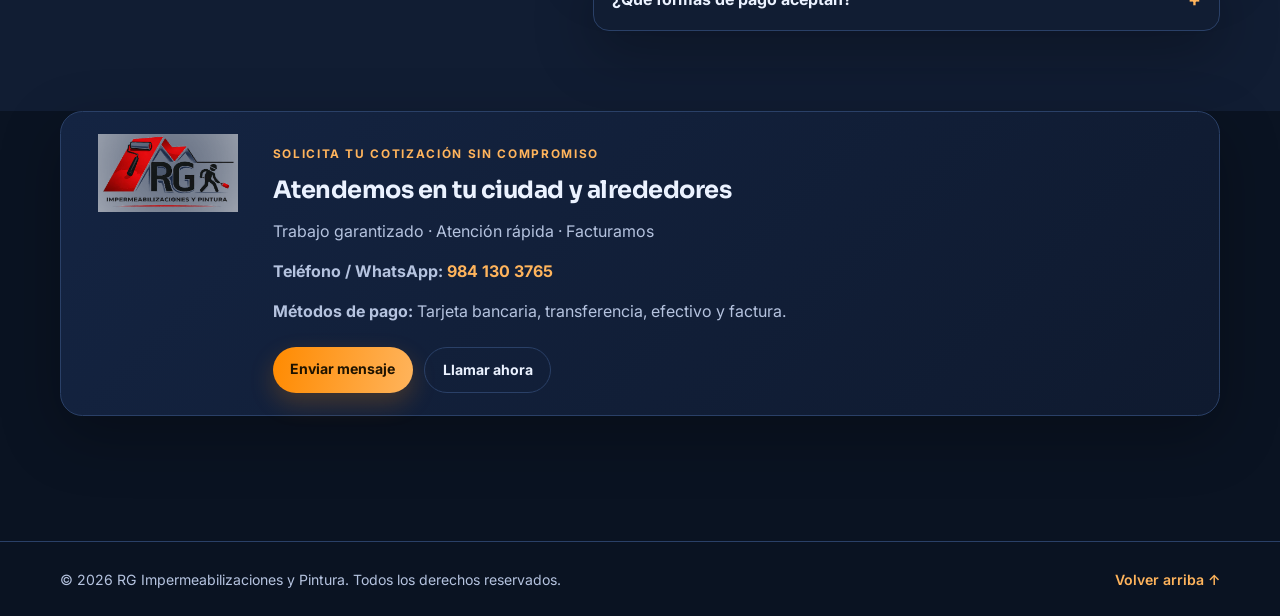
==== commit 82c1e1b4: "." ====
--- a/index.html
+++ b/index.html
@@ -16,6 +16,13 @@
 </head>
 
 <body>
+  <div class="topbar">
+    <div class="container topbar-wrap">
+      <p>Atención rápida · Trabajo garantizado · Facturamos</p>
+      <a href="tel:+529841303765">Llámanos: 984 130 3765</a>
+    </div>
+  </div>
+
   <header class="site-header" id="inicio">
     <div class="container nav-wrap">
       <a href="#inicio" class="brand" aria-label="Ir al inicio">
@@ -41,18 +48,73 @@
     <section class="hero">
       <img src="./INFO/GENERAL.jpeg" alt="Trabajo profesional de mantenimiento y remodelación" class="hero-bg" />
       <div class="hero-overlay"></div>
-      <div class="container hero-content reveal">
-        <p class="eyebrow">Servicio profesional para hogar y negocio</p>
-        <h1>Tu hogar o negocio en manos de expertos.</h1>
-        <p>
-          En <strong>RG Impermeabilizaciones y Pintura</strong> trabajamos con calidad, rapidez y responsabilidad.
-          Atendemos albañilería, herrería, mantenimiento general y aires acondicionados.
-        </p>
-        <div class="hero-actions">
-          <a class="btn btn-primary" href="https://wa.me/529841303765" target="_blank"
-            rel="noopener noreferrer">Solicitar
-            cotización</a>
-          <a class="btn btn-ghost" href="#servicios">Ver servicios</a>
+      <div class="container hero-layout reveal">
+        <div class="hero-content">
+          <div class="hero-pill-group">
+            <span class="hero-pill">Hogar</span>
+            <span class="hero-pill">Negocio</span>
+            <span class="hero-pill">Servicio profesional</span>
+          </div>
+          <p class="eyebrow">Servicio profesional para hogar y negocio</p>
+          <h1>Haz que tu espacio se vea sólido, funcional y bien hecho.</h1>
+          <p>
+            En <strong>RG Impermeabilizaciones y Pintura</strong> trabajamos con calidad, rapidez y responsabilidad.
+            Realizamos albañilería, herrería, impermeabilización, pintura, mantenimiento general y aires
+            acondicionados.
+          </p>
+          <div class="hero-actions">
+            <a class="btn btn-primary" href="https://wa.me/529841303765" target="_blank"
+              rel="noopener noreferrer">Solicitar cotización</a>
+            <a class="btn btn-ghost" href="#servicios">Ver servicios</a>
+          </div>
+
+          <div class="hero-proof">
+            <div>
+              <strong>Atención rápida</strong>
+              <span>Respuesta ágil por llamada o WhatsApp</span>
+            </div>
+            <div>
+              <strong>Trabajo garantizado</strong>
+              <span>Soluciones responsables para cada servicio</span>
+            </div>
+          </div>
+        </div>
+
+        <aside class="hero-card reveal">
+          <div class="hero-card-media">
+            <img src="./media/remodelacion (5).jpeg" alt="Trabajo de remodelación profesional" />
+          </div>
+          <div class="hero-card-body">
+            <p class="eyebrow">Cobertura de servicios</p>
+            <h2>Soluciones integrales para mejorar y mantener tu propiedad</h2>
+            <ul class="hero-checklist">
+              <li>Albañilería y remodelación</li>
+              <li>Herrería y protecciones</li>
+              <li>Pintura e impermeabilización</li>
+              <li>Plomería, electricidad y mantenimiento</li>
+            </ul>
+          </div>
+        </aside>
+      </div>
+    </section>
+
+    <section class="trust-strip">
+      <div class="container trust-strip-grid reveal">
+        <div class="trust-item">
+          <span>✓</span>
+          <p>Trabajo garantizado</p>
+        </div>
+        <div class="trust-item">
+          <span>⚡</span>
+          <p>Atención rápida</p>
+        </div>
+        <div class="trust-item">
+          <span>💳</span>
+          <p>Tarjeta, transferencia y efectivo</p>
+        </div>
+        <div class="trust-item">
+          <span>🧾</span>
+          <p>Facturamos</p>
         </div>
       </div>
     </section>
@@ -60,15 +122,15 @@
     <section class="stats">
       <div class="container stats-grid">
         <article class="stat-card reveal">
-          <h2 data-count="6">0</h2>
+          <h2 data-count="6" data-suffix="+">0</h2>
           <p>Áreas de servicio</p>
         </article>
         <article class="stat-card reveal">
-          <h2 data-count="100">0</h2>
+          <h2 data-count="100" data-suffix="%">0</h2>
           <p>Compromiso con la calidad</p>
         </article>
         <article class="stat-card reveal">
-          <h2 data-count="4">0</h2>
+          <h2 data-count="4" data-suffix="">0</h2>
           <p>Métodos de pago</p>
         </article>
       </div>
@@ -139,12 +201,62 @@
         </div>
 
         <div class="gallery-grid">
-          <img class="reveal" src="./media/albañileria (1).jpeg" alt="Trabajo de albañilería" loading="lazy" />
-          <img class="reveal" src="./media/remodelacion (2).jpeg" alt="Trabajo de remodelación" loading="lazy" />
-          <img class="reveal" src="./media/herreria (1).jpeg" alt="Trabajo de herrería" loading="lazy" />
-          <img class="reveal" src="./media/plomeria (2).jpeg" alt="Trabajo de plomería" loading="lazy" />
-          <img class="reveal" src="./media/pintura (4).jpeg" alt="Trabajo de pintura" loading="lazy" />
-          <img class="reveal" src="./media/aires (3).jpeg" alt="Servicio de aire acondicionado" loading="lazy" />
+          <figure class="gallery-card gallery-card--large reveal">
+            <img src="./media/albañileria (1).jpeg" alt="Trabajo de albañilería" loading="lazy" />
+            <figcaption>Albañilería y acabados</figcaption>
+          </figure>
+          <figure class="gallery-card reveal">
+            <img src="./media/remodelacion (2).jpeg" alt="Trabajo de remodelación" loading="lazy" />
+            <figcaption>Remodelación</figcaption>
+          </figure>
+          <figure class="gallery-card reveal">
+            <img src="./media/herreria (1).jpeg" alt="Trabajo de herrería" loading="lazy" />
+            <figcaption>Herrería</figcaption>
+          </figure>
+          <figure class="gallery-card reveal">
+            <img src="./media/plomeria (2).jpeg" alt="Trabajo de plomería" loading="lazy" />
+            <figcaption>Plomería</figcaption>
+          </figure>
+          <figure class="gallery-card reveal">
+            <img src="./media/pintura (4).jpeg" alt="Trabajo de pintura" loading="lazy" />
+            <figcaption>Pintura</figcaption>
+          </figure>
+          <figure class="gallery-card reveal">
+            <img src="./media/aires (3).jpeg" alt="Servicio de aire acondicionado" loading="lazy" />
+            <figcaption>Aire acondicionado</figcaption>
+          </figure>
+        </div>
+      </div>
+    </section>
+
+    <section class="section container" id="beneficios">
+      <div class="premium-panel reveal">
+        <div>
+          <p class="eyebrow">Por qué elegirnos</p>
+          <h2>Un solo equipo para resolver mantenimiento, mejoras y reparaciones</h2>
+          <p class="panel-copy">
+            Ideal si buscas una atención clara, buena ejecución y soluciones completas sin andar coordinando varios
+            proveedores.
+          </p>
+        </div>
+
+        <div class="benefits-grid">
+          <article class="benefit-card">
+            <strong>Calidad</strong>
+            <p>Trabajos pensados para durar y verse bien.</p>
+          </article>
+          <article class="benefit-card">
+            <strong>Rapidez</strong>
+            <p>Atención oportuna para que no pierdas tiempo.</p>
+          </article>
+          <article class="benefit-card">
+            <strong>Responsabilidad</strong>
+            <p>Comunicación clara y servicio profesional.</p>
+          </article>
+          <article class="benefit-card">
+            <strong>Flexibilidad</strong>
+            <p>Pagos con tarjeta, transferencia, efectivo y factura.</p>
+          </article>
         </div>
       </div>
     </section>
@@ -171,6 +283,49 @@
           <h3>Ejecución</h3>
           <p>Realizamos los trabajos con calidad, rapidez y responsabilidad.</p>
         </article>
+      </div>
+    </section>
+
+    <section class="section section-soft" id="faq">
+      <div class="container faq-layout">
+        <div class="section-head reveal">
+          <p class="eyebrow">Preguntas frecuentes</p>
+          <h2>Lo que normalmente quieren saber antes de cotizar</h2>
+        </div>
+
+        <div class="faq-list">
+          <article class="faq-item reveal">
+            <button class="faq-question" type="button" aria-expanded="false">
+              <span>¿Qué servicios pueden cotizar?</span>
+              <span class="faq-icon">+</span>
+            </button>
+            <div class="faq-answer">
+              <p>Albañilería, herrería, impermeabilización, pintura, plomería, electricidad, remodelación y
+                mantenimiento de aires acondicionados.</p>
+            </div>
+          </article>
+
+          <article class="faq-item reveal">
+            <button class="faq-question" type="button" aria-expanded="false">
+              <span>¿Atienden casas y negocios?</span>
+              <span class="faq-icon">+</span>
+            </button>
+            <div class="faq-answer">
+              <p>Sí. El servicio está enfocado tanto a hogar como a negocio, con atención rápida y soluciones según el
+                tipo de trabajo.</p>
+            </div>
+          </article>
+
+          <article class="faq-item reveal">
+            <button class="faq-question" type="button" aria-expanded="false">
+              <span>¿Qué formas de pago aceptan?</span>
+              <span class="faq-icon">+</span>
+            </button>
+            <div class="faq-answer">
+              <p>Aceptamos tarjeta bancaria, transferencia bancaria, efectivo y además facturamos.</p>
+            </div>
+          </article>
+        </div>
       </div>
     </section>
 
@@ -209,6 +364,12 @@
     </div>
   </footer>
 
+  <a class="whatsapp-float" href="https://wa.me/529841303765" target="_blank" rel="noopener noreferrer"
+    aria-label="Abrir WhatsApp para cotizar">
+    <span>💬</span>
+    <small>Cotiza aquí</small>
+  </a>
+
   <script src="./script.js"></script>
 </body>
 
--- a/styles.css
+++ b/styles.css
@@ -2,11 +2,13 @@
   --bg: #0a1322;
   --surface: #111d33;
   --surface-2: #172742;
+  --surface-3: #203557;
   --text: #ebf2ff;
   --muted: #b5c3df;
   --line: #2a4067;
   --primary: #ff8a00;
   --primary-2: #ffb45c;
+  --shadow: 0 20px 60px rgba(0, 0, 0, 0.28);
   --radius: 1.1rem;
 }
 
@@ -24,6 +26,7 @@
   background: var(--bg);
   color: var(--text);
   line-height: 1.5;
+  overflow-x: hidden;
 }
 
 a {
@@ -34,6 +37,30 @@
 .container {
   width: min(1160px, 92vw);
   margin-inline: auto;
+}
+
+.topbar {
+  background: #07101d;
+  border-bottom: 1px solid rgba(255, 255, 255, 0.04);
+}
+
+.topbar-wrap {
+  min-height: 38px;
+  display: flex;
+  align-items: center;
+  justify-content: space-between;
+  gap: 1rem;
+  font-size: 0.82rem;
+  color: var(--muted);
+}
+
+.topbar-wrap p {
+  margin: 0;
+}
+
+.topbar-wrap a {
+  color: var(--primary-2);
+  font-weight: 700;
 }
 
 .site-header {
@@ -43,6 +70,14 @@
   background: rgba(10, 19, 34, 0.9);
   backdrop-filter: blur(10px);
   border-bottom: 1px solid var(--line);
+  transition:
+    background 0.25s ease,
+    box-shadow 0.25s ease;
+}
+
+.site-header.is-scrolled {
+  background: rgba(10, 19, 34, 0.96);
+  box-shadow: 0 10px 40px rgba(0, 0, 0, 0.18);
 }
 
 .nav-wrap {
@@ -118,6 +153,7 @@
 .btn-primary {
   background: linear-gradient(100deg, var(--primary), var(--primary-2));
   color: #1e1300;
+  box-shadow: 0 10px 24px rgba(255, 138, 0, 0.22);
 }
 
 .btn-ghost {
@@ -131,6 +167,7 @@
   min-height: 86svh;
   display: grid;
   align-items: center;
+  isolation: isolate;
 }
 
 .hero-bg,
@@ -156,9 +193,34 @@
 
 .hero-content {
   position: relative;
+}
+
+.hero-layout {
+  position: relative;
   z-index: 1;
-  padding: 6rem 0;
-  max-width: 760px;
+  padding: 5rem 0;
+  display: grid;
+  grid-template-columns: minmax(0, 1.2fr) minmax(320px, 420px);
+  gap: 1.5rem;
+  align-items: center;
+}
+
+.hero-pill-group {
+  display: flex;
+  flex-wrap: wrap;
+  gap: 0.55rem;
+  margin-bottom: 1rem;
+}
+
+.hero-pill {
+  display: inline-flex;
+  align-items: center;
+  border: 1px solid rgba(255, 255, 255, 0.14);
+  background: rgba(255, 255, 255, 0.07);
+  padding: 0.38rem 0.7rem;
+  border-radius: 999px;
+  font-size: 0.8rem;
+  color: #eef5ff;
 }
 
 .eyebrow {
@@ -197,6 +259,131 @@
   gap: 0.7rem;
 }
 
+.hero-proof {
+  display: grid;
+  grid-template-columns: repeat(2, minmax(0, 1fr));
+  gap: 0.9rem;
+  margin-top: 1.5rem;
+}
+
+.hero-proof div {
+  padding: 1rem;
+  border-radius: 1rem;
+  background: rgba(17, 29, 51, 0.65);
+  border: 1px solid rgba(255, 255, 255, 0.08);
+  backdrop-filter: blur(6px);
+}
+
+.hero-proof strong,
+.hero-card-body h2,
+.premium-panel h2 {
+  font-family: "Sora", sans-serif;
+}
+
+.hero-proof strong {
+  display: block;
+  margin-bottom: 0.25rem;
+}
+
+.hero-proof span {
+  color: var(--muted);
+  font-size: 0.9rem;
+}
+
+.hero-card {
+  background: linear-gradient(
+    180deg,
+    rgba(24, 41, 69, 0.95),
+    rgba(11, 20, 34, 0.95)
+  );
+  border: 1px solid rgba(255, 255, 255, 0.08);
+  border-radius: 1.4rem;
+  overflow: hidden;
+  box-shadow: var(--shadow);
+}
+
+.hero-card-media {
+  height: 250px;
+}
+
+.hero-card-media img {
+  width: 100%;
+  height: 100%;
+  object-fit: cover;
+}
+
+.hero-card-body {
+  padding: 1.2rem;
+}
+
+.hero-card-body h2 {
+  margin: 0 0 0.9rem;
+  font-size: 1.25rem;
+  line-height: 1.25;
+}
+
+.hero-checklist {
+  margin: 0;
+  padding: 0;
+  list-style: none;
+  display: grid;
+  gap: 0.7rem;
+}
+
+.hero-checklist li {
+  color: var(--muted);
+  position: relative;
+  padding-left: 1.3rem;
+}
+
+.hero-checklist li::before {
+  content: "•";
+  position: absolute;
+  left: 0;
+  color: var(--primary-2);
+}
+
+.trust-strip {
+  margin-top: -1.6rem;
+  position: relative;
+  z-index: 2;
+}
+
+.trust-strip-grid {
+  display: grid;
+  grid-template-columns: repeat(4, minmax(0, 1fr));
+  gap: 0.9rem;
+}
+
+.trust-item {
+  display: flex;
+  align-items: center;
+  gap: 0.75rem;
+  padding: 1rem 1.1rem;
+  border: 1px solid rgba(255, 255, 255, 0.08);
+  border-radius: 1rem;
+  background: linear-gradient(
+    180deg,
+    rgba(25, 39, 66, 0.94),
+    rgba(16, 28, 48, 0.94)
+  );
+  box-shadow: var(--shadow);
+}
+
+.trust-item span {
+  width: 2rem;
+  height: 2rem;
+  display: inline-grid;
+  place-items: center;
+  border-radius: 50%;
+  background: rgba(255, 138, 0, 0.16);
+}
+
+.trust-item p {
+  margin: 0;
+  font-weight: 600;
+}
+
 .stats {
   padding: 2.2rem 0;
   border-top: 1px solid var(--line);
@@ -216,6 +403,7 @@
   border-radius: var(--radius);
   padding: 1rem;
   text-align: center;
+  box-shadow: var(--shadow);
 }
 
 .stat-card h2 {
@@ -262,6 +450,15 @@
   border-radius: var(--radius);
   overflow: hidden;
   border: 1px solid var(--line);
+  box-shadow: var(--shadow);
+  transition:
+    transform 0.25s ease,
+    border-color 0.25s ease;
+}
+
+.service-card:hover {
+  transform: translateY(-4px);
+  border-color: rgba(255, 180, 92, 0.5);
 }
 
 .service-card img {
@@ -296,12 +493,82 @@
   gap: 0.8rem;
 }
 
-.gallery-grid img {
+.gallery-card {
+  position: relative;
+  overflow: hidden;
+  border-radius: 1rem;
+  border: 1px solid var(--line);
+  min-height: 260px;
+  box-shadow: var(--shadow);
+}
+
+.gallery-card--large {
+  grid-column: span 2;
+}
+
+.gallery-card img {
   width: 100%;
-  height: 260px;
+  height: 100%;
   object-fit: cover;
-  border-radius: 0.9rem;
+  display: block;
+  transition: transform 0.45s ease;
+}
+
+.gallery-card:hover img {
+  transform: scale(1.05);
+}
+
+.gallery-card figcaption {
+  position: absolute;
+  left: 0;
+  right: 0;
+  bottom: 0;
+  padding: 1rem;
+  background: linear-gradient(180deg, transparent, rgba(6, 13, 24, 0.92));
+  font-weight: 700;
+}
+
+.premium-panel {
+  display: grid;
+  grid-template-columns: minmax(0, 1fr) minmax(0, 1.1fr);
+  gap: 1.2rem;
+  padding: 1.4rem;
+  border-radius: 1.4rem;
   border: 1px solid var(--line);
+  background: linear-gradient(
+    135deg,
+    rgba(24, 41, 69, 0.96),
+    rgba(13, 23, 39, 0.96)
+  );
+  box-shadow: var(--shadow);
+}
+
+.panel-copy {
+  color: var(--muted);
+  max-width: 56ch;
+}
+
+.benefits-grid {
+  display: grid;
+  grid-template-columns: repeat(2, minmax(0, 1fr));
+  gap: 0.8rem;
+}
+
+.benefit-card {
+  padding: 1rem;
+  border-radius: 1rem;
+  background: rgba(255, 255, 255, 0.04);
+  border: 1px solid rgba(255, 255, 255, 0.08);
+}
+
+.benefit-card strong {
+  display: block;
+  margin-bottom: 0.35rem;
+}
+
+.benefit-card p {
+  margin: 0;
+  color: var(--muted);
 }
 
 .steps-grid {
@@ -315,6 +582,7 @@
   border: 1px solid var(--line);
   border-radius: var(--radius);
   padding: 1.2rem;
+  box-shadow: var(--shadow);
 }
 
 .step span {
@@ -340,6 +608,73 @@
   color: var(--muted);
 }
 
+.faq-layout {
+  display: grid;
+  grid-template-columns: minmax(0, 0.9fr) minmax(0, 1.1fr);
+  gap: 1.3rem;
+  align-items: start;
+}
+
+.faq-list {
+  display: grid;
+  gap: 0.85rem;
+}
+
+.faq-item {
+  border: 1px solid var(--line);
+  border-radius: 1rem;
+  background: rgba(17, 29, 51, 0.9);
+  overflow: hidden;
+  box-shadow: var(--shadow);
+}
+
+.faq-question {
+  width: 100%;
+  background: transparent;
+  border: 0;
+  color: var(--text);
+  display: flex;
+  justify-content: space-between;
+  align-items: center;
+  gap: 1rem;
+  padding: 1rem 1.1rem;
+  font: inherit;
+  font-weight: 700;
+  text-align: left;
+  cursor: pointer;
+}
+
+.faq-icon {
+  font-size: 1.2rem;
+  color: var(--primary-2);
+  transition: transform 0.25s ease;
+}
+
+.faq-item.is-open .faq-icon {
+  transform: rotate(45deg);
+}
+
+.faq-answer {
+  display: grid;
+  grid-template-rows: 0fr;
+  transition: grid-template-rows 0.25s ease;
+}
+
+.faq-answer > p {
+  overflow: hidden;
+  margin: 0;
+  color: var(--muted);
+  padding: 0 1.1rem;
+}
+
+.faq-item.is-open .faq-answer {
+  grid-template-rows: 1fr;
+}
+
+.faq-item.is-open .faq-answer > p {
+  padding-bottom: 1rem;
+}
+
 .contact {
   padding-top: 0;
 }
@@ -352,6 +687,7 @@
   grid-template-columns: minmax(120px, 170px) 1fr;
   gap: 1.2rem;
   background: linear-gradient(135deg, #142442, #0f1a2f);
+  box-shadow: var(--shadow);
 }
 
 .contact-brand {
@@ -393,6 +729,26 @@
 .footer-wrap a {
   color: var(--primary-2);
   font-weight: 600;
+}
+
+.whatsapp-float {
+  position: fixed;
+  right: 1rem;
+  bottom: 1rem;
+  z-index: 60;
+  display: inline-flex;
+  align-items: center;
+  gap: 0.55rem;
+  padding: 0.75rem 0.95rem;
+  background: linear-gradient(120deg, #22c55e, #16a34a);
+  color: white;
+  border-radius: 999px;
+  box-shadow: 0 18px 45px rgba(22, 163, 74, 0.35);
+  font-weight: 700;
+}
+
+.whatsapp-float small {
+  font-size: 0.78rem;
 }
 
 .reveal {
@@ -413,6 +769,16 @@
     gap: 0.8rem;
   }
 
+  .hero-layout,
+  .faq-layout,
+  .premium-panel {
+    grid-template-columns: 1fr;
+  }
+
+  .trust-strip-grid {
+    grid-template-columns: repeat(2, minmax(0, 1fr));
+  }
+
   .services-grid,
   .gallery-grid,
   .steps-grid {
@@ -421,6 +787,10 @@
 }
 
 @media (max-width: 760px) {
+  .topbar {
+    display: none;
+  }
+
   .menu-btn {
     display: inline-flex;
   }
@@ -454,6 +824,21 @@
     grid-template-columns: 1fr;
   }
 
+  .trust-strip {
+    margin-top: 0;
+    padding-top: 1rem;
+  }
+
+  .trust-strip-grid,
+  .hero-proof,
+  .benefits-grid {
+    grid-template-columns: 1fr;
+  }
+
+  .gallery-card--large {
+    grid-column: span 1;
+  }
+
   .service-card {
     grid-template-columns: 1fr;
   }
@@ -462,8 +847,12 @@
     padding: 0 1rem 1rem;
   }
 
-  .hero-content {
+  .hero-layout {
     padding: 5.2rem 0 4.2rem;
+  }
+
+  .hero-card-media {
+    height: 210px;
   }
 
   .footer-wrap {
@@ -472,4 +861,14 @@
     text-align: center;
     padding: 0.8rem 0;
   }
-}
+
+  .whatsapp-float {
+    right: 0.75rem;
+    bottom: 0.75rem;
+    padding: 0.75rem;
+  }
+
+  .whatsapp-float small {
+    display: none;
+  }
+}
